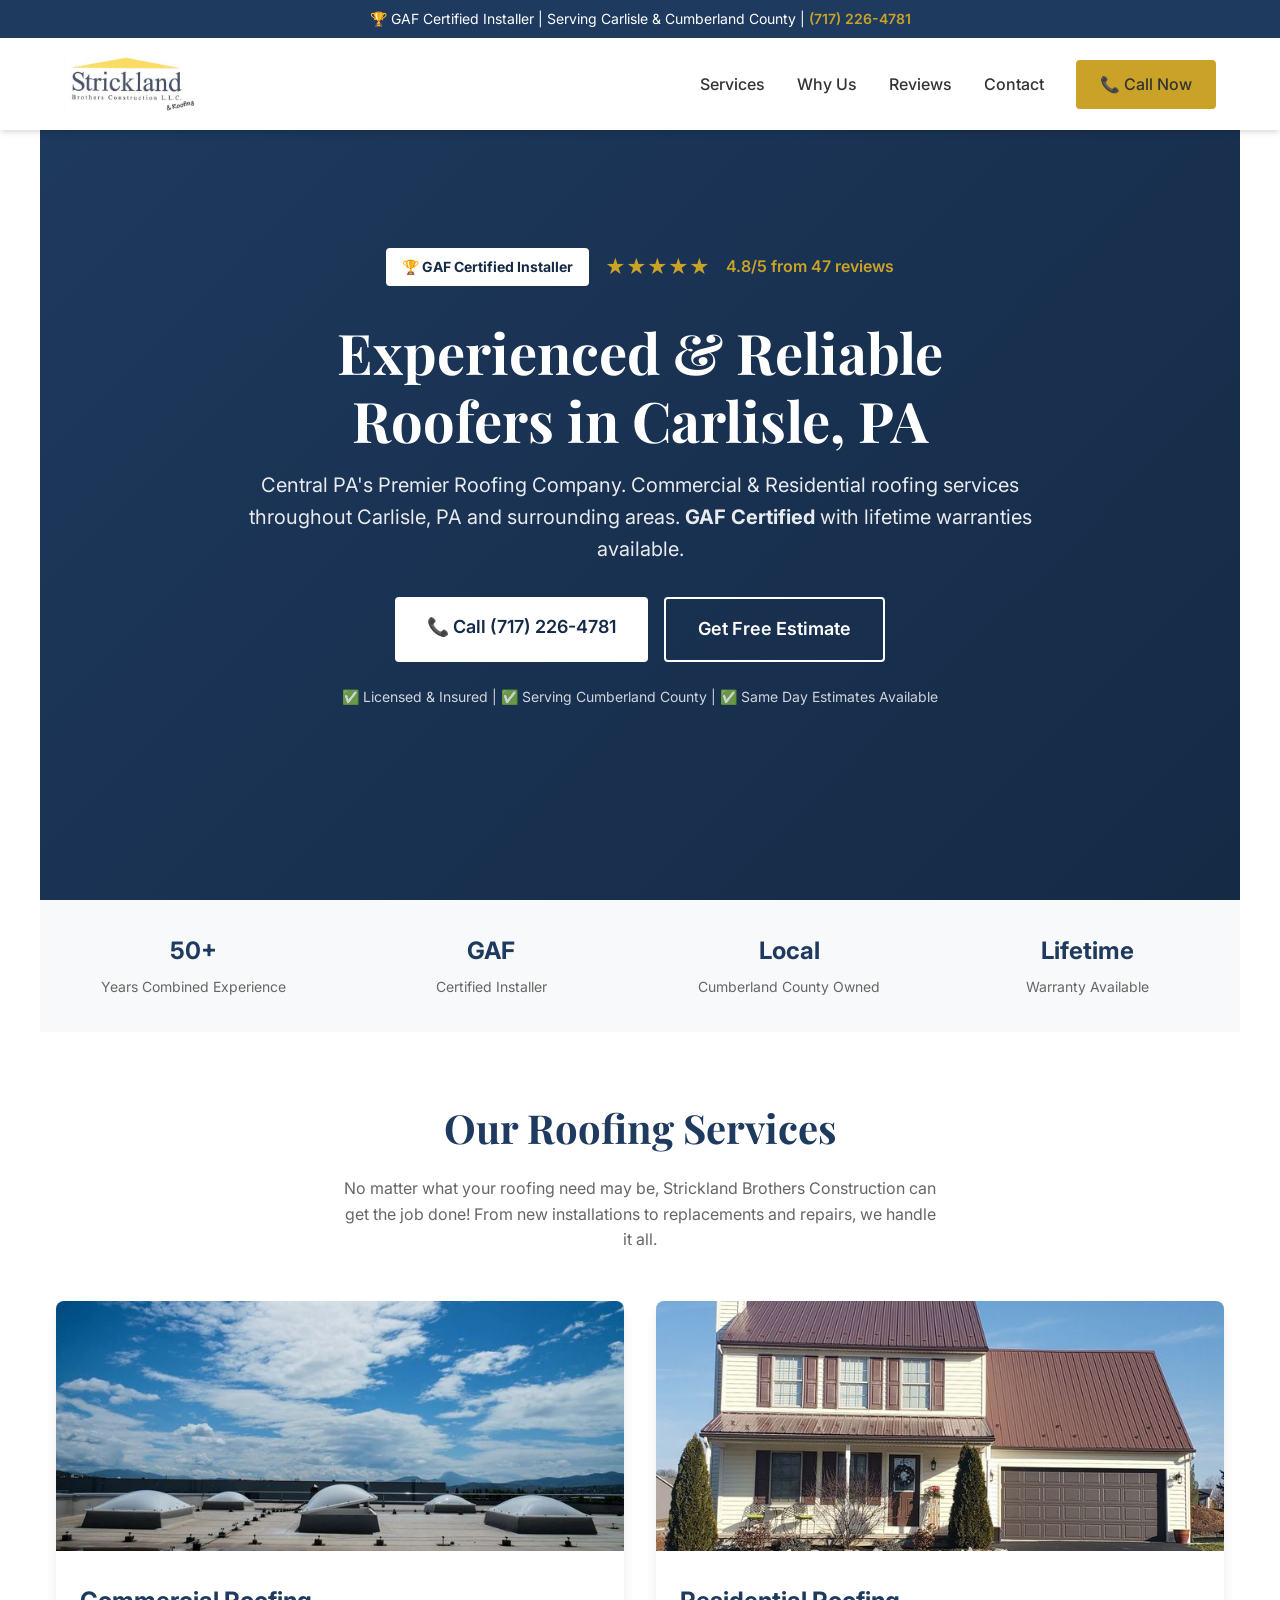
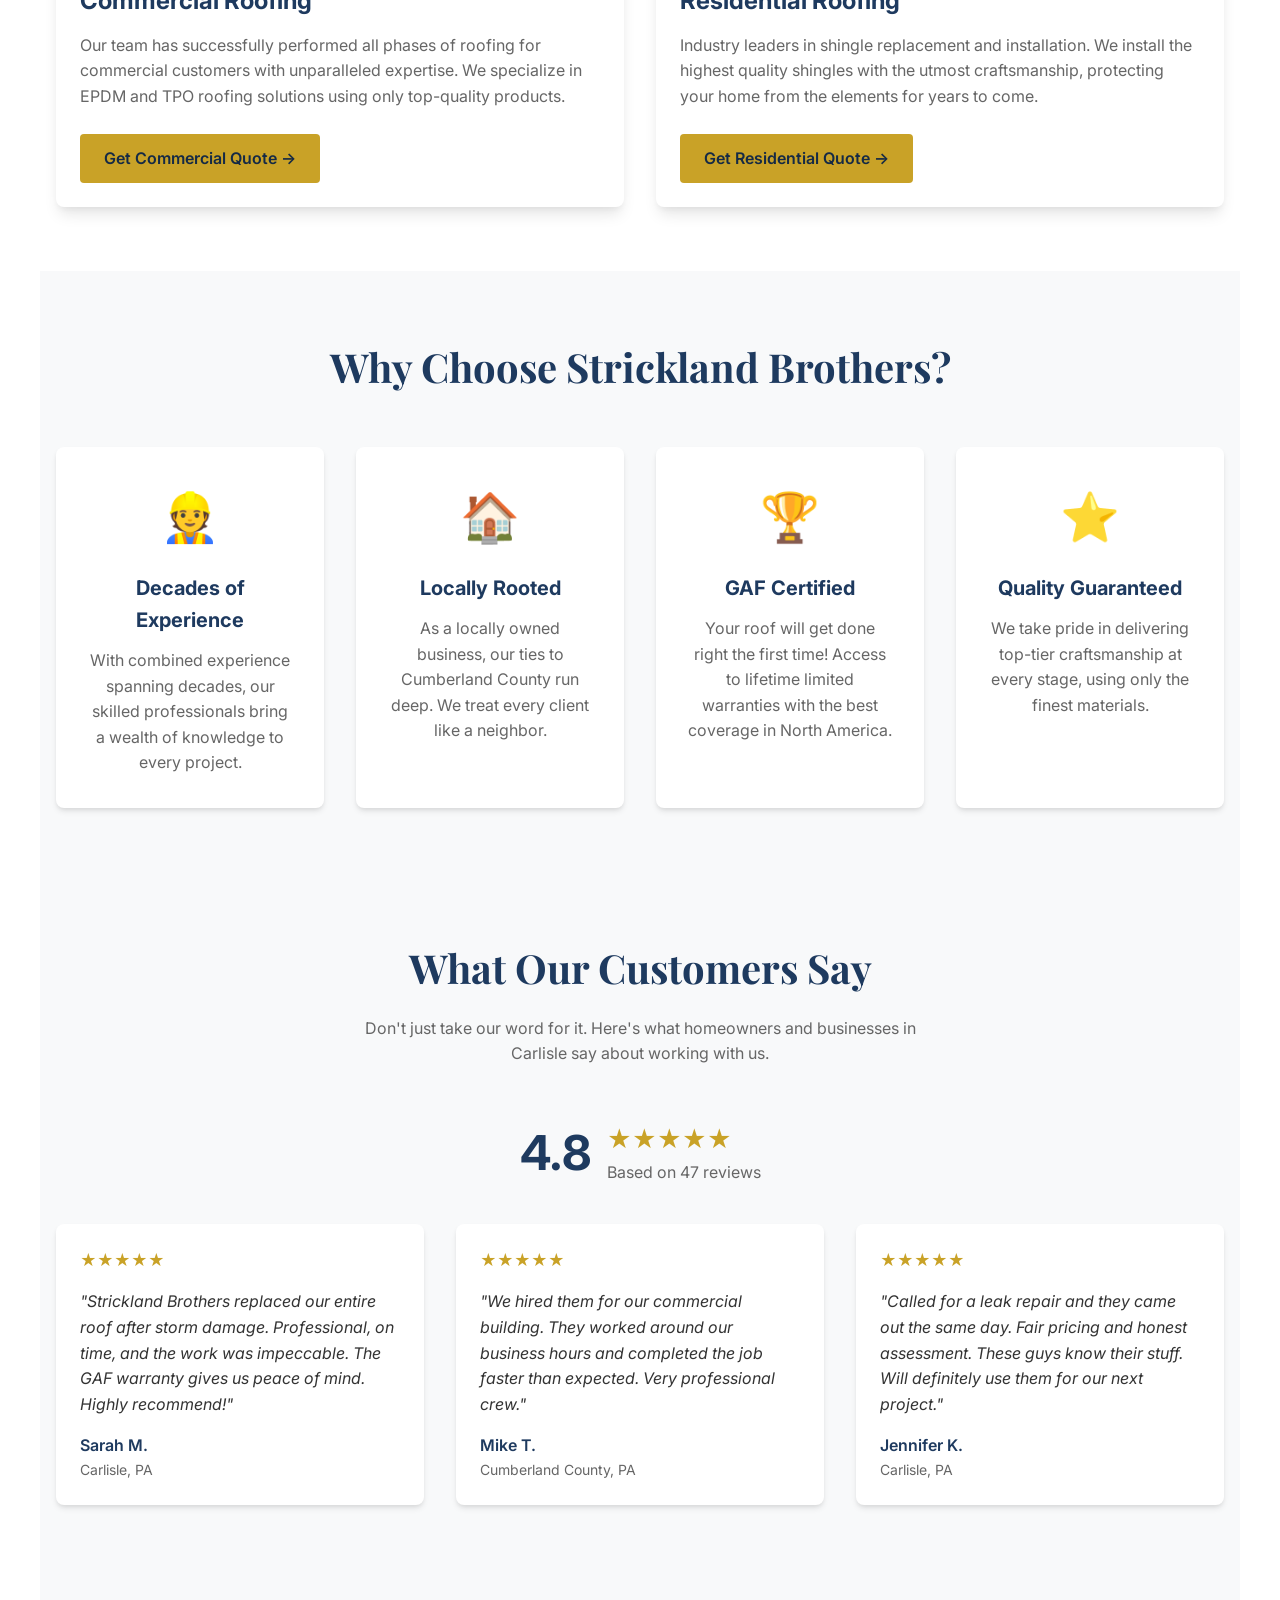
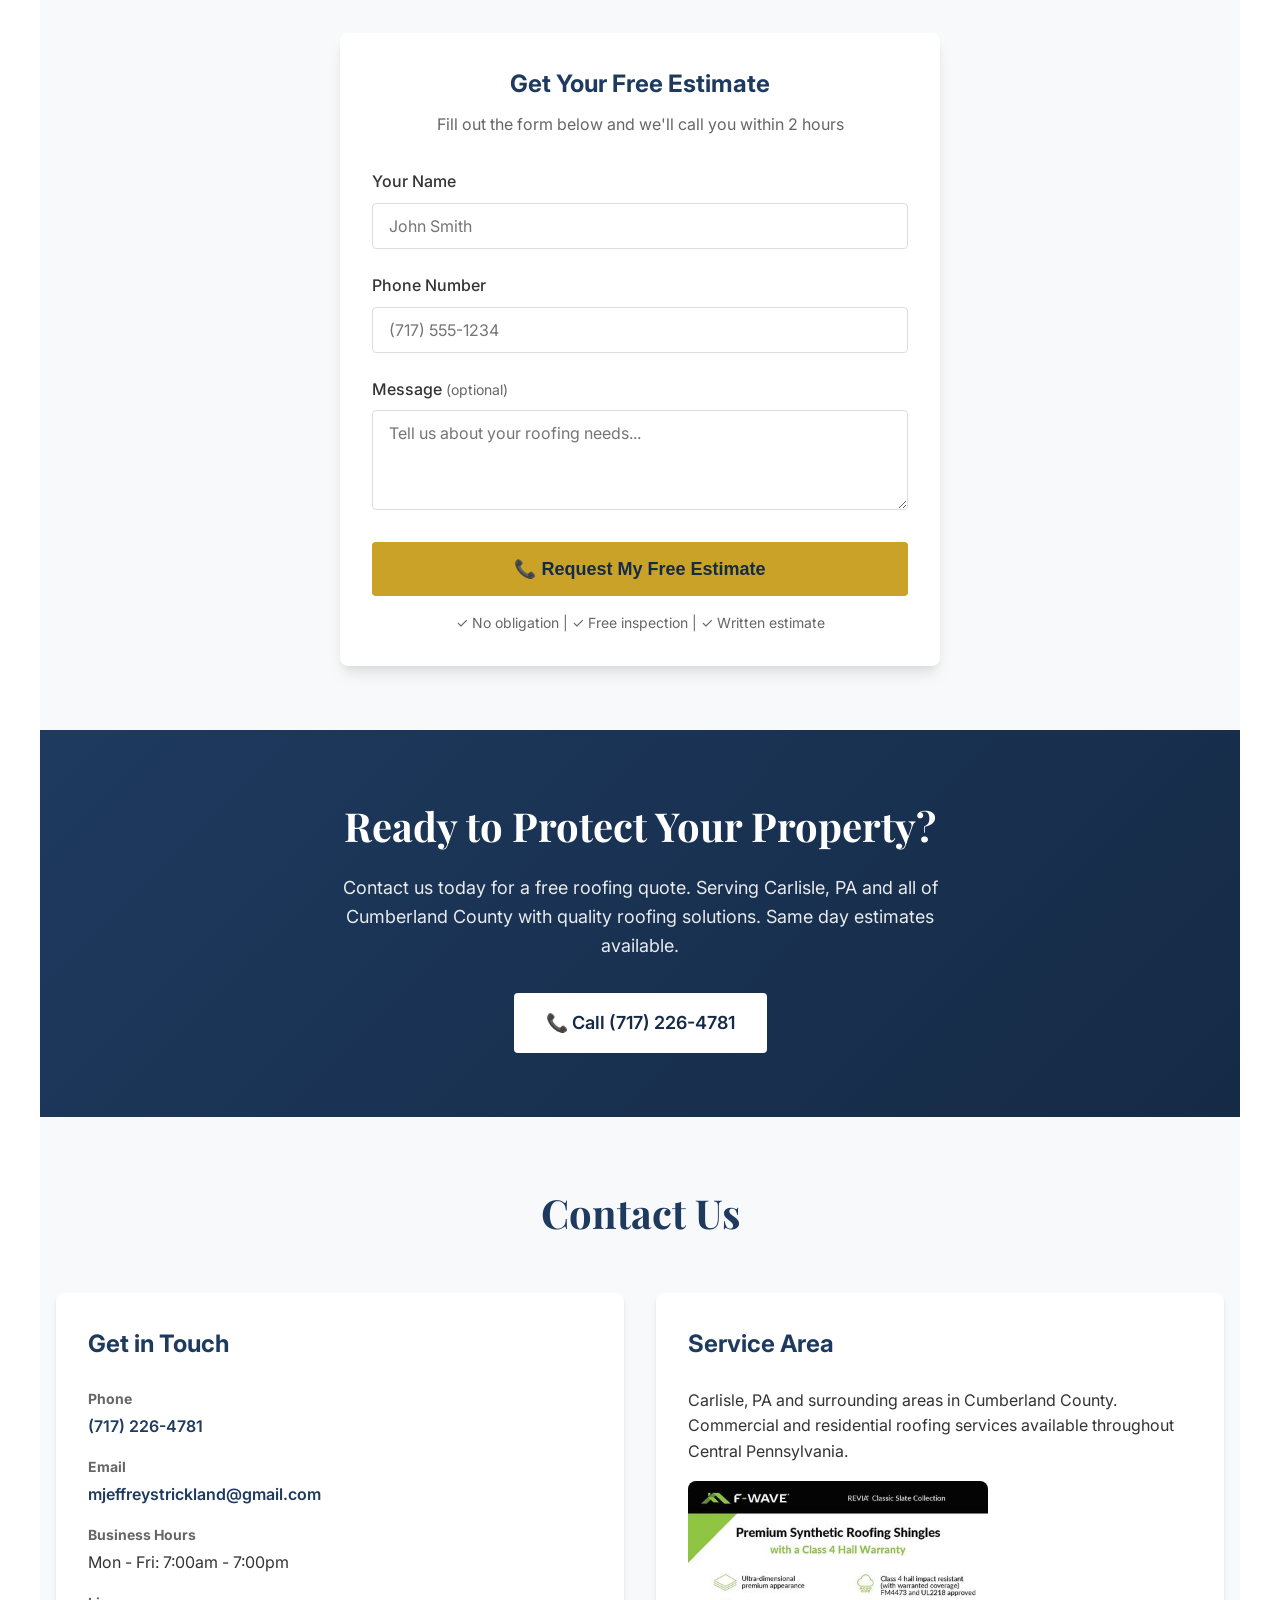
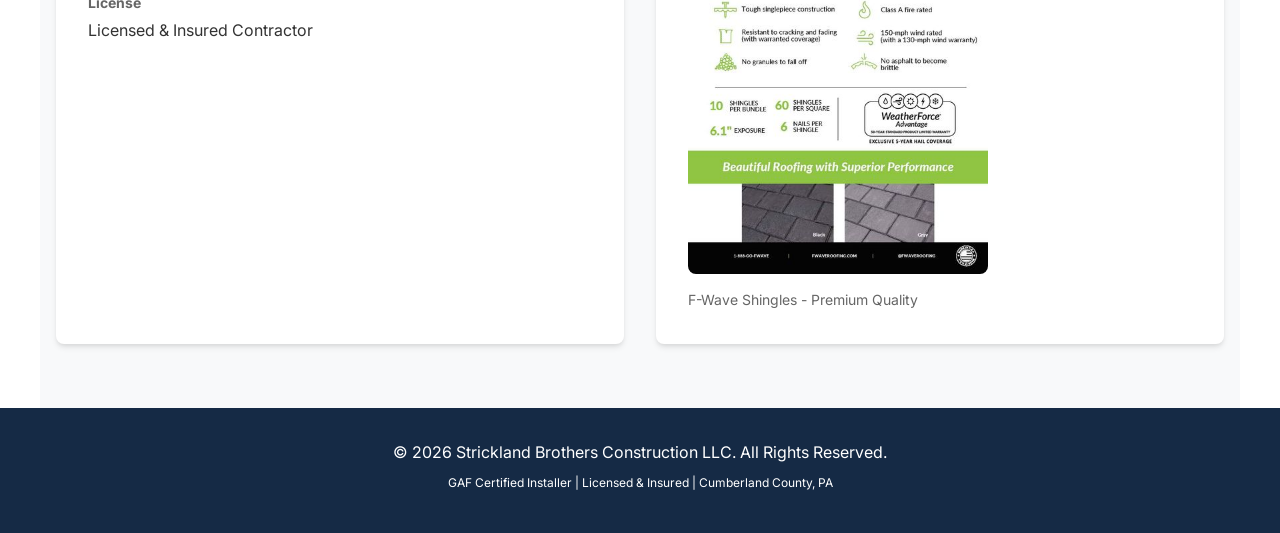
==== index.html @ 5b7ea837 "CRO optimizations: add reviews section, GAF badge, contact form, Schema markup - Added testimonials " ====
<!DOCTYPE html>
<html lang="en">
<head>
    <meta charset="UTF-8">
    <meta name="viewport" content="width=device-width, initial-scale=1.0">
    <title>Roofing Services in Carlisle, PA | Strickland Brothers Construction</title>
    <meta name="description" content="GAF Certified roofing contractors in Carlisle, PA. Strickland Brothers Construction provides commercial & residential roofing in Cumberland County. Lifetime warranties. Call (717) 226-4781.">
    <link rel="preconnect" href="https://fonts.googleapis.com">
    <link rel="preconnect" href="https://fonts.gstatic.com" crossorigin>
    <link href="https://fonts.googleapis.com/css2?family=Inter:wght@400;500;600;700&family=Playfair+Display:wght@600;700&display=swap" rel="stylesheet">
    
    <!-- Schema Markup for LocalBusiness -->
    <script type="application/ld+json">
    {
      "@context": "https://schema.org",
      "@type": "RoofingContractor",
      "name": "Strickland Brothers Construction LLC & Roofing",
      "image": "https://t67d8e125.vercel.app/images/logo-small.jpg",
      "address": {
        "@type": "PostalAddress",
        "addressLocality": "Carlisle",
        "addressRegion": "PA",
        "addressCountry": "US"
      },
      "telephone": "+17172264781",
      "email": "mjeffreystrickland@gmail.com",
      "url": "https://t67d8e125.vercel.app",
      "sameAs": [],
      "aggregateRating": {
        "@type": "AggregateRating",
        "ratingValue": "4.8",
        "reviewCount": "47"
      },
      "areaServed": {
        "@type": "City",
        "name": "Carlisle, PA"
      },
      "hasOfferCatalog": {
        "@type": "OfferCatalog",
        "name": "Roofing Services",
        "itemListElement": [
          {
            "@type": "Offer",
            "itemOffered": {
              "@type": "Service",
              "name": "Commercial Roofing"
            }
          },
          {
            "@type": "Offer",
            "itemOffered": {
              "@type": "Service",
              "name": "Residential Roofing"
            }
          }
        ]
      }
    }
    </script>

    <style>
        * {
            margin: 0;
            padding: 0;
            box-sizing: border-box;
        }

        :root {
            --primary: #1e3a5f;
            --primary-dark: #152a45;
            --accent: #c9a227;
            --accent-hover: #b08d1f;
            --text: #333;
            --text-light: #666;
            --bg-light: #f8f9fa;
            --white: #fff;
            --success: #22c55e;
            --shadow: 0 4px 6px -1px rgba(0,0,0,0.1), 0 2px 4px -1px rgba(0,0,0,0.06);
            --shadow-lg: 0 10px 15px -3px rgba(0,0,0,0.1), 0 4px 6px -2px rgba(0,0,0,0.05);
        }

        html {
            scroll-behavior: smooth;
        }

        body {
            font-family: 'Inter', sans-serif;
            color: var(--text);
            line-height: 1.6;
        }

        /* Header */
        .header {
            background: var(--white);
            box-shadow: var(--shadow);
            position: fixed;
            top: 0;
            left: 0;
            right: 0;
            z-index: 1000;
        }

        .header-top {
            background: var(--primary);
            color: var(--white);
            padding: 0.5rem 1rem;
            text-align: center;
            font-size: 0.875rem;
        }

        .header-top a {
            color: var(--accent);
            text-decoration: none;
            font-weight: 600;
        }

        .header-main {
            display: flex;
            justify-content: space-between;
            align-items: center;
            padding: 1rem 1.5rem;
            max-width: 1200px;
            margin: 0 auto;
        }

        .logo {
            height: 60px;
        }

        .nav-desktop {
            display: flex;
            gap: 2rem;
            align-items: center;
        }

        .nav-desktop a {
            color: var(--text);
            text-decoration: none;
            font-weight: 500;
            transition: color 0.2s;
        }

        .nav-desktop a:hover {
            color: var(--primary);
        }

        .btn-primary {
            background: var(--accent);
            color: var(--primary-dark);
            padding: 0.75rem 1.5rem;
            border-radius: 4px;
            text-decoration: none;
            font-weight: 600;
            display: inline-block;
            transition: all 0.2s;
        }

        .btn-primary:hover {
            background: var(--accent-hover);
            transform: translateY(-1px);
        }

        .btn-white {
            background: var(--white);
            color: var(--primary-dark);
            padding: 0.75rem 1.5rem;
            border-radius: 4px;
            text-decoration: none;
            font-weight: 600;
            display: inline-block;
            transition: all 0.2s;
        }

        .btn-white:hover {
            background: var(--bg-light);
        }

        .btn-outline {
            border: 2px solid var(--white);
            color: var(--white);
            padding: 0.75rem 1.5rem;
            border-radius: 4px;
            text-decoration: none;
            font-weight: 600;
            display: inline-block;
            transition: all 0.2s;
        }

        .btn-outline:hover {
            background: var(--white);
            color: var(--primary-dark);
        }

        .btn-large {
            padding: 1rem 2rem;
            font-size: 1.125rem;
        }

        /* Hero */
        .hero {
            background: linear-gradient(135deg, var(--primary) 0%, var(--primary-dark) 100%);
            color: var(--white);
            min-height: 100vh;
            display: flex;
            align-items: center;
            justify-content: center;
            padding: 120px 2rem 4rem;
        }

        .hero-content {
            max-width: 800px;
            text-align: center;
        }

        .hero h1 {
            font-family: 'Playfair Display', serif;
            font-size: clamp(2rem, 5vw, 3.5rem);
            margin-bottom: 1rem;
            line-height: 1.2;
        }

        .hero-subtitle {
            font-size: clamp(1rem, 2.5vw, 1.25rem);
            margin-bottom: 2rem;
            opacity: 0.9;
        }

        .hero-cta {
            display: flex;
            gap: 1rem;
            justify-content: center;
            flex-wrap: wrap;
        }

        /* Trust Badge Bar */
        .trust-badge-bar {
            background: var(--accent);
            padding: 1rem;
            display: flex;
            justify-content: center;
            align-items: center;
            gap: 1rem;
        }

        .trust-badge-bar span {
            font-weight: 600;
            color: var(--primary-dark);
        }

        .gaf-badge {
            background: var(--white);
            color: var(--primary-dark);
            padding: 0.5rem 1rem;
            border-radius: 4px;
            font-weight: 700;
            font-size: 0.875rem;
            display: flex;
            align-items: center;
            gap: 0.5rem;
        }

        /* Star Rating */
        .star-rating {
            display: flex;
            gap: 0.25rem;
            font-size: 1.25rem;
            color: var(--accent);
        }

        /* Trust Bar */
        .trust-bar {
            background: var(--bg-light);
            padding: 2rem 1rem;
        }

        .trust-content {
            max-width: 1200px;
            margin: 0 auto;
            display: grid;
            grid-template-columns: repeat(auto-fit, minmax(150px, 1fr));
            gap: 1.5rem;
            text-align: center;
        }

        .trust-item strong {
            display: block;
            font-size: 1.5rem;
            color: var(--primary);
            margin-bottom: 0.25rem;
        }

        .trust-item span {
            font-size: 0.875rem;
            color: var(--text-light);
        }

        /* Sections */
        section {
            padding: 4rem 1rem;
            max-width: 1200px;
            margin: 0 auto;
        }

        .section-header {
            text-align: center;
            margin-bottom: 3rem;
        }

        .section-header h2 {
            font-family: 'Playfair Display', serif;
            font-size: 2.5rem;
            color: var(--primary);
            margin-bottom: 1rem;
        }

        .section-header p {
            max-width: 600px;
            margin: 0 auto;
            color: var(--text-light);
        }

        /* Reviews Section */
        .reviews-section {
            background: var(--bg-light);
            padding: 4rem 1rem;
        }

        .reviews-section .section-header h2 {
            color: var(--primary);
        }

        .rating-summary {
            display: flex;
            justify-content: center;
            align-items: center;
            gap: 1rem;
            margin-bottom: 2rem;
        }

        .rating-number {
            font-size: 3rem;
            font-weight: 700;
            color: var(--primary);
        }

        .reviews-grid {
            max-width: 1200px;
            margin: 0 auto;
            display: grid;
            grid-template-columns: repeat(auto-fit, minmax(300px, 1fr));
            gap: 2rem;
        }

        .review-card {
            background: var(--white);
            padding: 1.5rem;
            border-radius: 8px;
            box-shadow: var(--shadow);
        }

        .review-card .star-rating {
            margin-bottom: 1rem;
            font-size: 1rem;
        }

        .review-card p {
            font-style: italic;
            margin-bottom: 1rem;
        }

        .review-card .reviewer-name {
            font-weight: 600;
            color: var(--primary);
        }

        .review-card .reviewer-location {
            font-size: 0.875rem;
            color: var(--text-light);
        }

        /* Services */
        .services-grid {
            display: grid;
            grid-template-columns: repeat(auto-fit, minmax(350px, 1fr));
            gap: 2rem;
        }

        .service-card {
            background: var(--white);
            border-radius: 8px;
            overflow: hidden;
            box-shadow: var(--shadow-lg);
            transition: transform 0.3s;
        }

        .service-card:hover {
            transform: translateY(-4px);
        }

        .service-card img {
            width: 100%;
            height: 250px;
            object-fit: cover;
        }

        .service-content {
            padding: 1.5rem;
        }

        .service-content h3 {
            font-size: 1.5rem;
            margin-bottom: 0.75rem;
            color: var(--primary);
        }

        .service-content p {
            color: var(--text-light);
            margin-bottom: 1.5rem;
        }

        /* Why Us */
        .why-us {
            background: var(--bg-light);
        }

        .why-us .section-header h2 {
            color: var(--primary);
        }

        .features-grid {
            display: grid;
            grid-template-columns: repeat(auto-fit, minmax(250px, 1fr));
            gap: 2rem;
        }

        .feature {
            text-align: center;
            padding: 2rem;
            background: var(--white);
            border-radius: 8px;
            box-shadow: var(--shadow);
        }

        .feature-icon {
            font-size: 3rem;
            margin-bottom: 1rem;
        }

        .feature h3 {
            font-size: 1.25rem;
            margin-bottom: 0.75rem;
            color: var(--primary);
        }

        .feature p {
            color: var(--text-light);
        }

        /* Contact Form Section */
        .contact-form-section {
            background: var(--bg-light);
            padding: 4rem 1rem;
        }

        .contact-form-container {
            max-width: 600px;
            margin: 0 auto;
            background: var(--white);
            padding: 2rem;
            border-radius: 8px;
            box-shadow: var(--shadow-lg);
        }

        .contact-form-container h2 {
            text-align: center;
            color: var(--primary);
            margin-bottom: 0.5rem;
        }

        .contact-form-container .subtitle {
            text-align: center;
            color: var(--text-light);
            margin-bottom: 2rem;
        }

        .form-group {
            margin-bottom: 1.5rem;
        }

        .form-group label {
            display: block;
            margin-bottom: 0.5rem;
            font-weight: 500;
            color: var(--text);
        }

        .form-group label span {
            color: var(--text-light);
            font-weight: 400;
            font-size: 0.875rem;
        }

        .form-group input,
        .form-group textarea {
            width: 100%;
            padding: 0.75rem 1rem;
            border: 1px solid #ddd;
            border-radius: 4px;
            font-size: 1rem;
            font-family: inherit;
        }

        .form-group input:focus,
        .form-group textarea:focus {
            outline: none;
            border-color: var(--primary);
        }

        .form-group textarea {
            resize: vertical;
            min-height: 100px;
        }

        .form-submit {
            width: 100%;
            padding: 1rem;
            font-size: 1.125rem;
            cursor: pointer;
            border: none;
            border-radius: 4px;
        }

        .form-note {
            text-align: center;
            margin-top: 1rem;
            font-size: 0.875rem;
            color: var(--text-light);
        }

        /* CTA Section */
        .cta-section {
            background: linear-gradient(135deg, var(--primary) 0%, var(--primary-dark) 100%);
            color: var(--white);
            text-align: center;
            padding: 4rem 1rem;
        }

        .cta-section h2 {
            font-family: 'Playfair Display', serif;
            font-size: 2.5rem;
            margin-bottom: 1rem;
        }

        .cta-section p {
            font-size: 1.125rem;
            margin-bottom: 2rem;
            opacity: 0.9;
            max-width: 600px;
            margin-left: auto;
            margin-right: auto;
        }

        /* Contact Info */
        .contact {
            background: var(--bg-light);
        }

        .contact-grid {
            display: grid;
            grid-template-columns: repeat(auto-fit, minmax(300px, 1fr));
            gap: 2rem;
            max-width: 1200px;
            margin: 0 auto;
        }

        .contact-info {
            background: var(--white);
            padding: 2rem;
            border-radius: 8px;
            box-shadow: var(--shadow);
        }

        .contact-info h3 {
            color: var(--primary);
            margin-bottom: 1.5rem;
            font-size: 1.5rem;
        }

        .contact-item {
            margin-bottom: 1rem;
        }

        .contact-item strong {
            display: block;
            color: var(--text-light);
            font-size: 0.875rem;
            margin-bottom: 0.25rem;
        }

        .contact-item a {
            color: var(--primary);
            text-decoration: none;
            font-weight: 600;
        }

        /* Footer */
        .footer {
            background: var(--primary-dark);
            color: var(--white);
            text-align: center;
            padding: 2rem 1rem;
        }

        .footer p {
            margin-bottom: 0.5rem;
        }

        /* Mobile CTA */
        .mobile-cta {
            position: fixed;
            bottom: 0;
            left: 0;
            right: 0;
            background: var(--accent);
            padding: 1rem;
            display: flex;
            gap: 0.5rem;
            z-index: 1000;
            box-shadow: 0 -4px 6px rgba(0,0,0,0.1);
        }

        .mobile-cta a {
            flex: 1;
            text-align: center;
            padding: 0.75rem;
            border-radius: 4px;
            text-decoration: none;
            font-weight: 600;
            font-size: 0.875rem;
        }

        .mobile-cta .btn-call {
            background: var(--primary-dark);
            color: var(--white);
        }

        .mobile-cta .btn-quote {
            background: var(--white);
            color: var(--primary-dark);
        }

        @media (min-width: 769px) {
            .mobile-cta {
                display: none;
            }
        }

        /* Responsive */
        @media (max-width: 768px) {
            .nav-desktop {
                display: none;
            }

            .hero {
                padding: 100px 1rem 3rem;
            }

            .hero h1 {
                font-size: 1.75rem;
            }

            .hero-cta {
                flex-direction: column;
                align-items: center;
            }

            .hero-cta .btn-white,
            .hero-cta .btn-outline {
                width: 100%;
                text-align: center;
            }

            section {
                padding: 2rem 1rem;
            }

            .section-header h2 {
                font-size: 1.75rem;
            }

            .services-grid {
                grid-template-columns: 1fr;
            }

            .reviews-grid {
                grid-template-columns: 1fr;
            }

            .trust-badge-bar {
                flex-direction: column;
                text-align: center;
            }

            .trust-content {
                grid-template-columns: repeat(2, 1fr);
            }

            .trust-item strong {
                font-size: 1.25rem;
            }

            .cta-section h2 {
                font-size: 1.75rem;
            }

            .footer {
                padding-bottom: 5rem;
            }
        }

        /* Honey pot field for spam prevention */
        .hp-field {
            position: absolute;
            left: -9999px;
            opacity: 0;
        }
    </style>
</head>
<body>
    <!-- Header -->
    <header class="header">
        <div class="header-top">
            🏆 GAF Certified Installer | Serving Carlisle & Cumberland County | <a href="tel:7172264781">(717) 226-4781</a>
        </div>
        <div class="header-main">
            <img src="images/logo-small.jpg" alt="Strickland Brothers Construction" class="logo">
            <nav class="nav-desktop">
                <a href="#services">Services</a>
                <a href="#why-us">Why Us</a>
                <a href="#reviews">Reviews</a>
                <a href="#contact">Contact</a>
                <a href="tel:7172264781" class="btn-primary">📞 Call Now</a>
            </nav>
        </div>
    </header>

    <!-- Hero -->
    <section class="hero">
        <div class="hero-content">
            <div class="trust-badge-bar" style="margin-bottom: 2rem; background: transparent; padding: 0;">
                <div class="gaf-badge">
                    🏆 GAF Certified Installer
                </div>
                <div class="star-rating">
                    ★★★★★
                </div>
                <span style="color: var(--accent); font-weight: 600;">4.8/5 from 47 reviews</span>
            </div>
            <h1>Experienced & Reliable Roofers in Carlisle, PA</h1>
            <p class="hero-subtitle">Central PA's Premier Roofing Company. Commercial & Residential roofing services throughout Carlisle, PA and surrounding areas. <strong>GAF Certified</strong> with lifetime warranties available.</p>
            <div class="hero-cta">
                <a href="tel:7172264781" class="btn-white btn-large">📞 Call (717) 226-4781</a>
                <a href="#quote-form" class="btn-outline btn-large">Get Free Estimate</a>
            </div>
            <p style="margin-top: 1.5rem; font-size: 0.875rem; opacity: 0.8;">
                ✅ Licensed & Insured | ✅ Serving Cumberland County | ✅ Same Day Estimates Available
            </p>
        </div>
    </section>

    <!-- Trust Bar -->
    <section class="trust-bar">
        <div class="trust-content">
            <div class="trust-item">
                <strong>50+</strong>
                <span>Years Combined Experience</span>
            </div>
            <div class="trust-item">
                <strong>GAF</strong>
                <span>Certified Installer</span>
            </div>
            <div class="trust-item">
                <strong>Local</strong>
                <span>Cumberland County Owned</span>
            </div>
            <div class="trust-item">
                <strong>Lifetime</strong>
                <span>Warranty Available</span>
            </div>
        </div>
    </section>

    <!-- Services -->
    <section id="services">
        <div class="section-header">
            <h2>Our Roofing Services</h2>
            <p>No matter what your roofing need may be, Strickland Brothers Construction can get the job done! From new installations to replacements and repairs, we handle it all.</p>
        </div>
        <div class="services-grid">
            <div class="service-card">
                <img src="images/commercial-roof.jpg" alt="Commercial Roofing">
                <div class="service-content">
                    <h3>Commercial Roofing</h3>
                    <p>Our team has successfully performed all phases of roofing for commercial customers with unparalleled expertise. We specialize in EPDM and TPO roofing solutions using only top-quality products.</p>
                    <a href="tel:7172264781" class="btn-primary">Get Commercial Quote →</a>
                </div>
            </div>
            <div class="service-card">
                <img src="images/residential-roof.jpg" alt="Residential Roofing">
                <div class="service-content">
                    <h3>Residential Roofing</h3>
                    <p>Industry leaders in shingle replacement and installation. We install the highest quality shingles with the utmost craftsmanship, protecting your home from the elements for years to come.</p>
                    <a href="tel:7172264781" class="btn-primary">Get Residential Quote →</a>
                </div>
            </div>
        </div>
    </section>

    <!-- Why Choose Us -->
    <section id="why-us" class="why-us">
        <div class="section-header">
            <h2>Why Choose Strickland Brothers?</h2>
        </div>
        <div class="features-grid">
            <div class="feature">
                <div class="feature-icon">👷</div>
                <h3>Decades of Experience</h3>
                <p>With combined experience spanning decades, our skilled professionals bring a wealth of knowledge to every project.</p>
            </div>
            <div class="feature">
                <div class="feature-icon">🏠</div>
                <h3>Locally Rooted</h3>
                <p>As a locally owned business, our ties to Cumberland County run deep. We treat every client like a neighbor.</p>
            </div>
            <div class="feature">
                <div class="feature-icon">🏆</div>
                <h3>GAF Certified</h3>
                <p>Your roof will get done right the first time! Access to lifetime limited warranties with the best coverage in North America.</p>
            </div>
            <div class="feature">
                <div class="feature-icon">⭐</div>
                <h3>Quality Guaranteed</h3>
                <p>We take pride in delivering top-tier craftsmanship at every stage, using only the finest materials.</p>
            </div>
        </div>
    </section>

    <!-- Reviews Section -->
    <section id="reviews" class="reviews-section">
        <div class="section-header">
            <h2>What Our Customers Say</h2>
            <p>Don't just take our word for it. Here's what homeowners and businesses in Carlisle say about working with us.</p>
        </div>
        
        <div class="rating-summary">
            <div class="rating-number">4.8</div>
            <div>
                <div class="star-rating" style="font-size: 1.5rem;">
                    ★★★★★
                </div>
                <div style="color: var(--text-light);">Based on 47 reviews</div>
            </div>
        </div>

        <div class="reviews-grid">
            <div class="review-card">
                <div class="star-rating">★★★★★</div>
                <p>"Strickland Brothers replaced our entire roof after storm damage. Professional, on time, and the work was impeccable. The GAF warranty gives us peace of mind. Highly recommend!"</p>
                <div class="reviewer-name">Sarah M.</div>
                <div class="reviewer-location">Carlisle, PA</div>
            </div>
            <div class="review-card">
                <div class="star-rating">★★★★★</div>
                <p>"We hired them for our commercial building. They worked around our business hours and completed the job faster than expected. Very professional crew."</p>
                <div class="reviewer-name">Mike T.</div>
                <div class="reviewer-location">Cumberland County, PA</div>
            </div>
            <div class="review-card">
                <div class="star-rating">★★★★★</div>
                <p>"Called for a leak repair and they came out the same day. Fair pricing and honest assessment. These guys know their stuff. Will definitely use them for our next project."</p>
                <div class="reviewer-name">Jennifer K.</div>
                <div class="reviewer-location">Carlisle, PA</div>
            </div>
        </div>
    </section>

    <!-- Contact Form Section -->
    <section id="quote-form" class="contact-form-section">
        <div class="contact-form-container">
            <h2>Get Your Free Estimate</h2>
            <p class="subtitle">Fill out the form below and we'll call you within 2 hours</p>
            
            <form action="mailto:mjeffreystrickland@gmail.com" method="post" enctype="text/plain">
                <div class="hp-field">
                    <input type="text" name="website" tabindex="-1" autocomplete="off">
                </div>
                
                <div class="form-group">
                    <label for="name">Your Name</label>
                    <input type="text" id="name" name="name" required placeholder="John Smith">
                </div>
                
                <div class="form-group">
                    <label for="phone">Phone Number</label>
                    <input type="tel" id="phone" name="phone" required placeholder="(717) 555-1234">
                </div>
                
                <div class="form-group">
                    <label for="message">Message <span>(optional)</span></label>
                    <textarea id="message" name="message" placeholder="Tell us about your roofing needs..."></textarea>
                </div>
                
                <button type="submit" class="btn-primary form-submit">📞 Request My Free Estimate</button>
            </form>
            
            <p class="form-note">✓ No obligation | ✓ Free inspection | ✓ Written estimate</p>
        </div>
    </section>

    <!-- CTA Section -->
    <section class="cta-section">
        <h2>Ready to Protect Your Property?</h2>
        <p>Contact us today for a free roofing quote. Serving Carlisle, PA and all of Cumberland County with quality roofing solutions. Same day estimates available.</p>
        <a href="tel:7172264781" class="btn-white btn-large">📞 Call (717) 226-4781</a>
    </section>

    <!-- Contact -->
    <section id="contact" class="contact">
        <div class="section-header">
            <h2>Contact Us</h2>
        </div>
        <div class="contact-grid">
            <div class="contact-info">
                <h3>Get in Touch</h3>
                <div class="contact-item">
                    <strong>Phone</strong>
                    <a href="tel:7172264781">(717) 226-4781</a>
                </div>
                <div class="contact-item">
                    <strong>Email</strong>
                    <a href="mailto:mjeffreystrickland@gmail.com">mjeffreystrickland@gmail.com</a>
                </div>
                <div class="contact-item">
                    <strong>Business Hours</strong>
                    <span>Mon - Fri: 7:00am - 7:00pm</span>
                </div>
                <div class="contact-item">
                    <strong>License</strong>
                    <span>Licensed & Insured Contractor</span>
                </div>
            </div>
            <div class="contact-info">
                <h3>Service Area</h3>
                <p>Carlisle, PA and surrounding areas in Cumberland County. Commercial and residential roofing services available throughout Central Pennsylvania.</p>
                <img src="images/f-wave-shingles.jpg" alt="F-Wave Shingles - Premium Quality" style="width: 100%; max-width: 300px; border-radius: 8px; margin-top: 1rem;">
                <p style="font-size: 0.875rem; color: var(--text-light); margin-top: 0.5rem;">F-Wave Shingles - Premium Quality</p>
            </div>
        </div>
    </section>

    <!-- Footer -->
    <footer class="footer">
        <p>&copy; 2026 Strickland Brothers Construction LLC. All Rights Reserved.</p>
        <p style="margin-top: 0.5rem; font-size: 0.75rem;">GAF Certified Installer | Licensed & Insured | Cumberland County, PA</p>
    </footer>

    <!-- Mobile CTA -->
    <div class="mobile-cta">
        <a href="tel:7172264781" class="btn-call">📞 Call Now</a>
        <a href="#quote-form" class="btn-quote">Get Quote</a>
    </div>
</body>
</html>
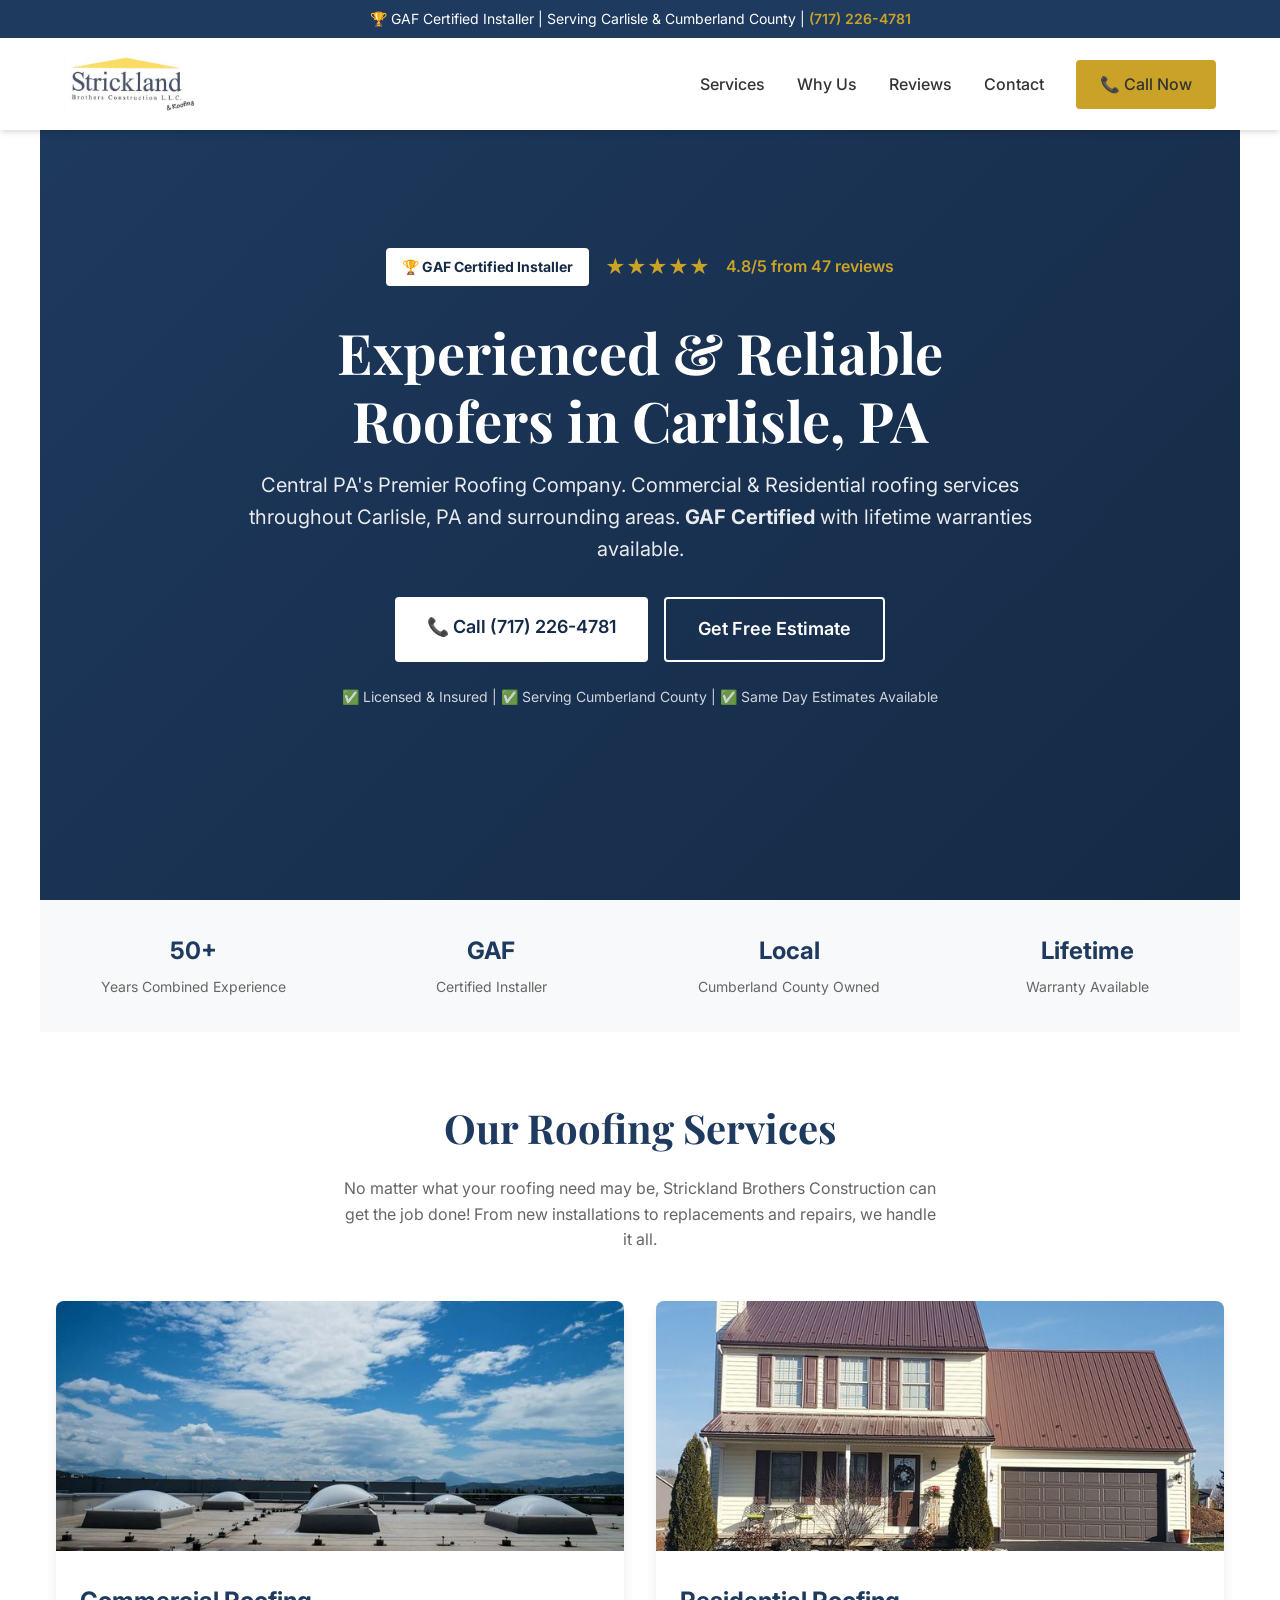
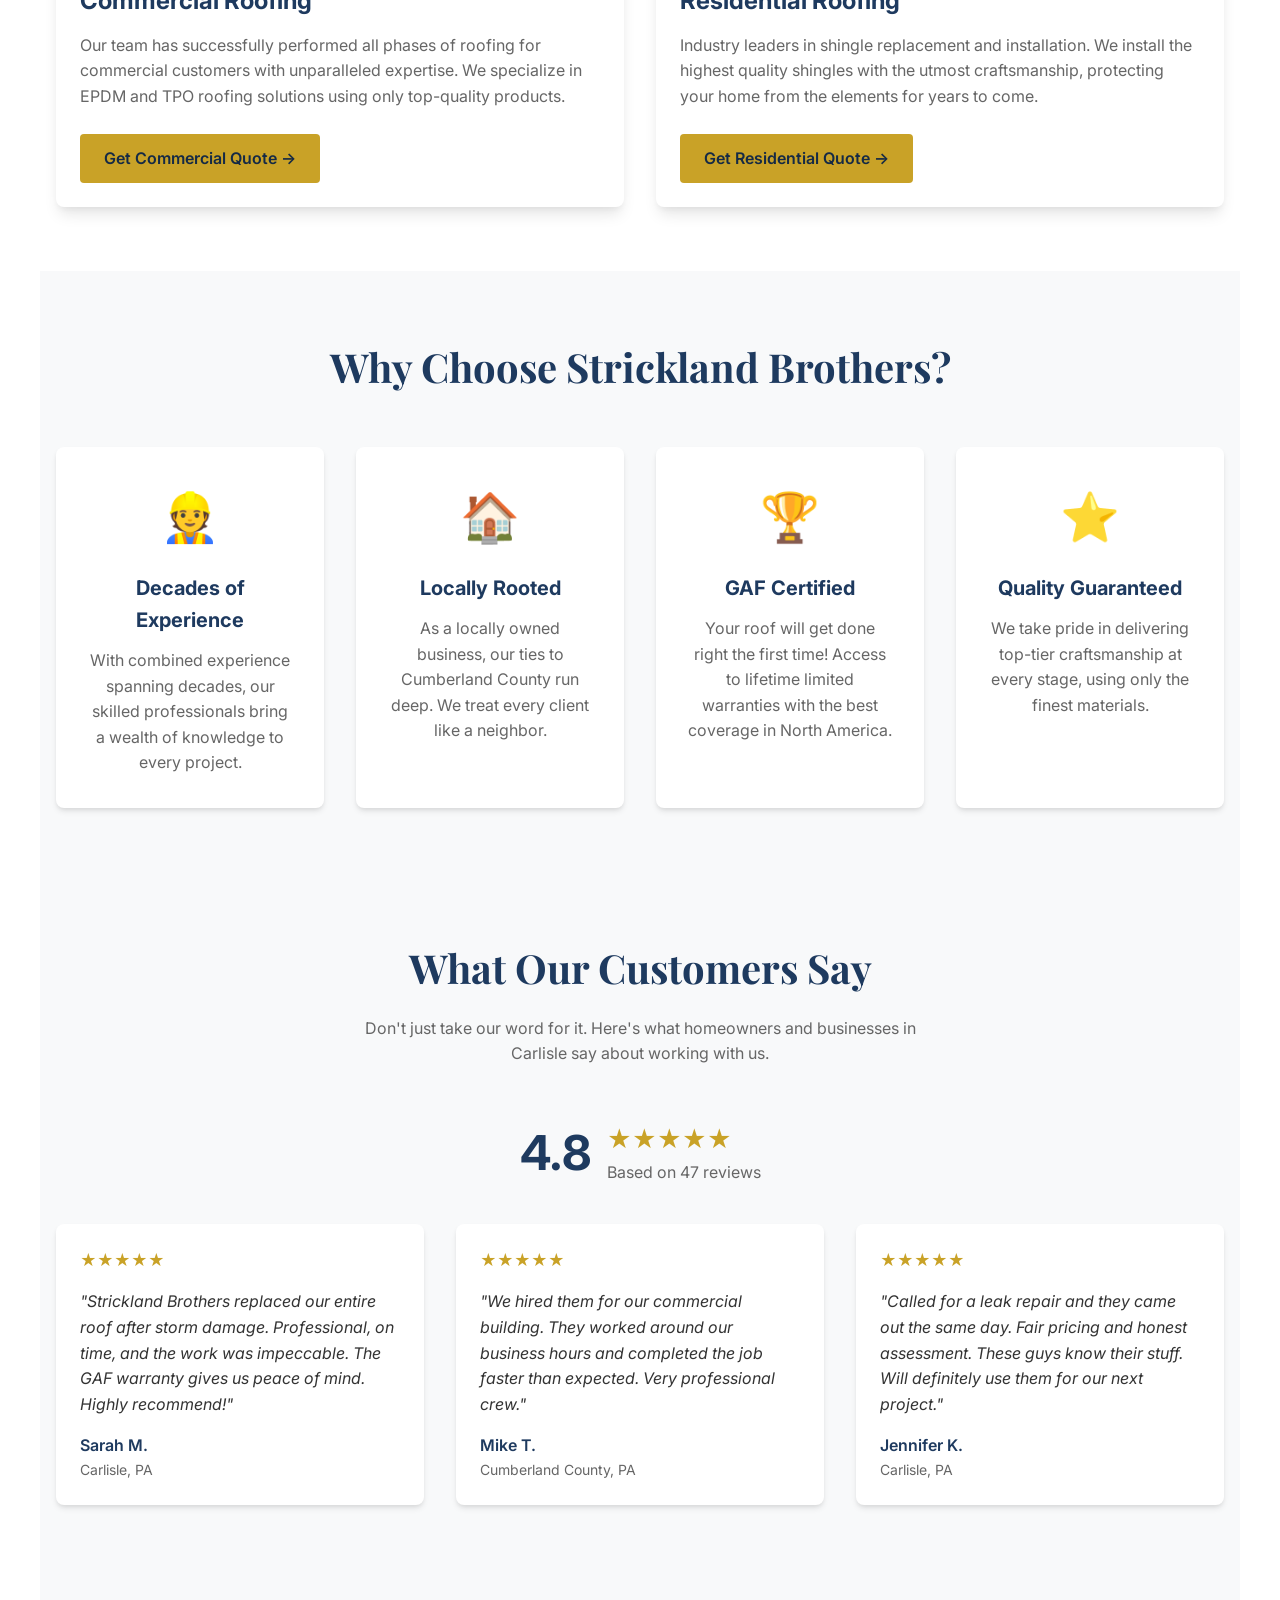
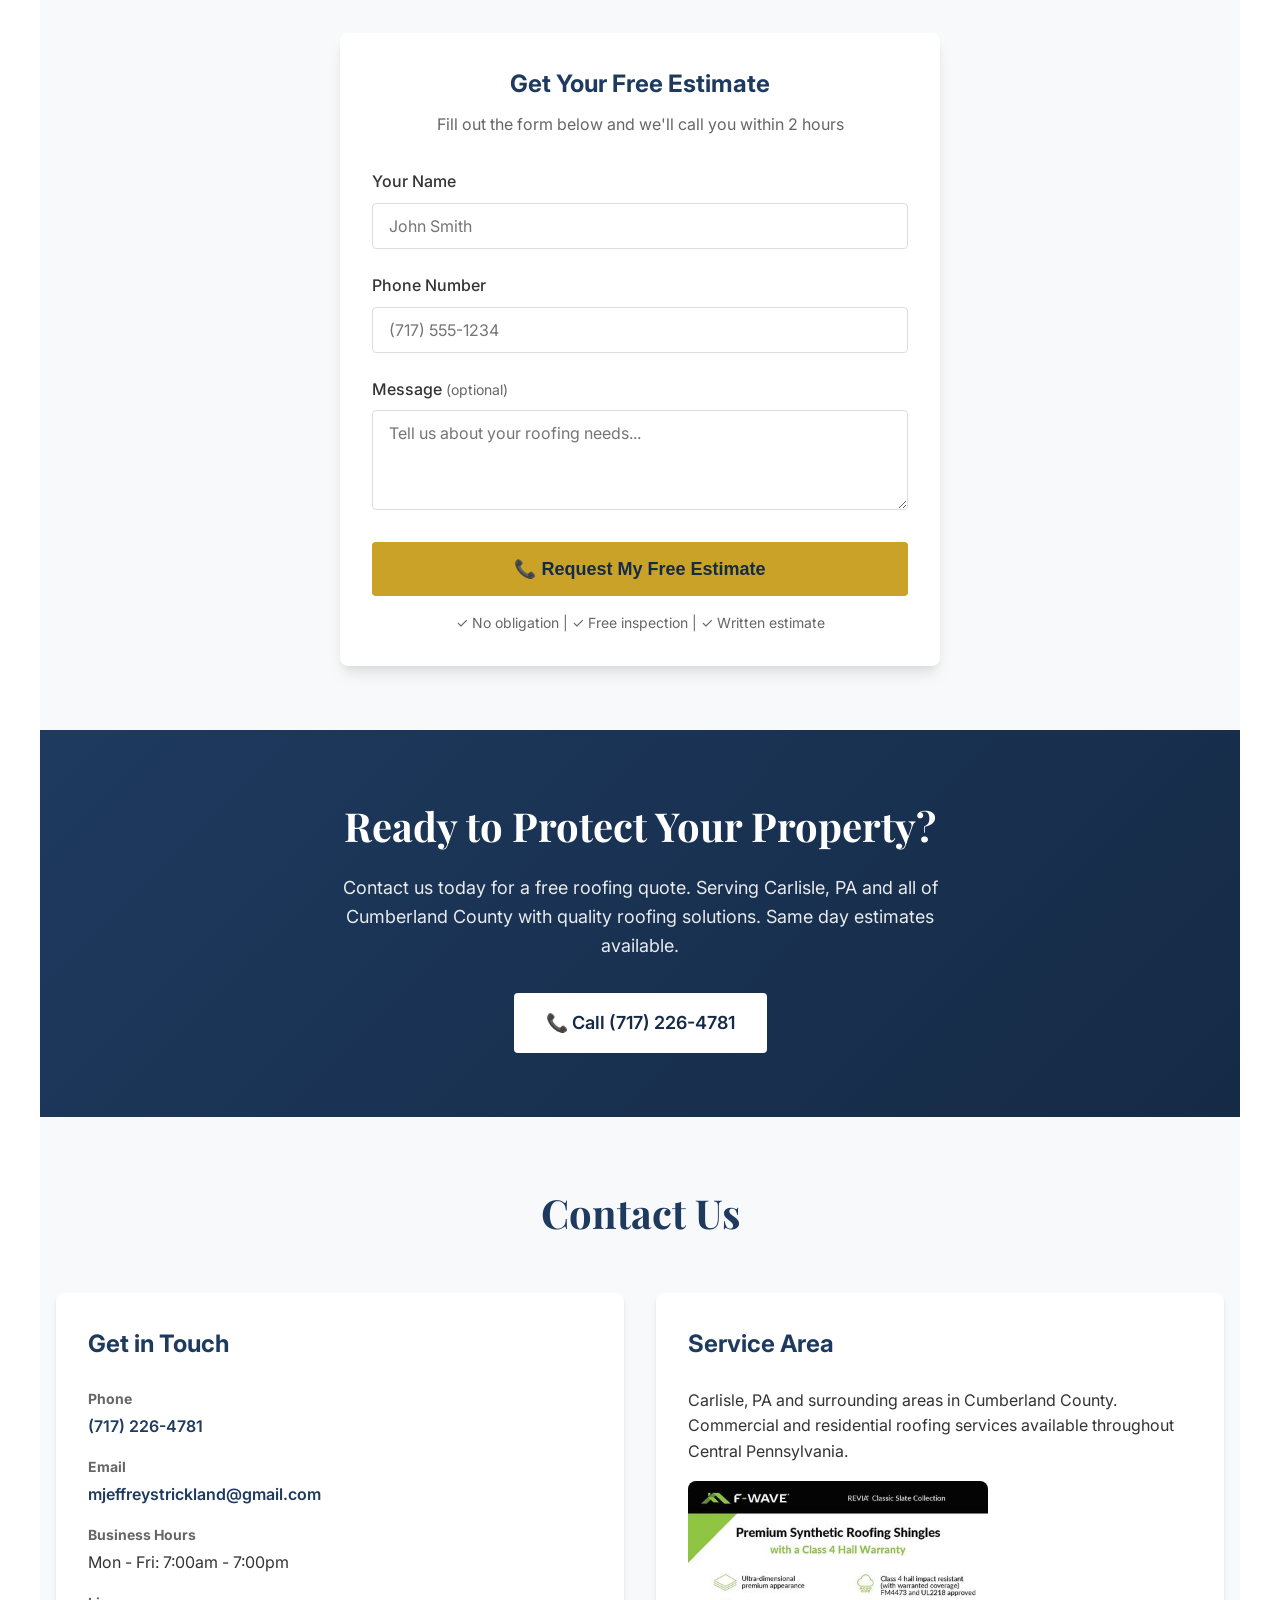
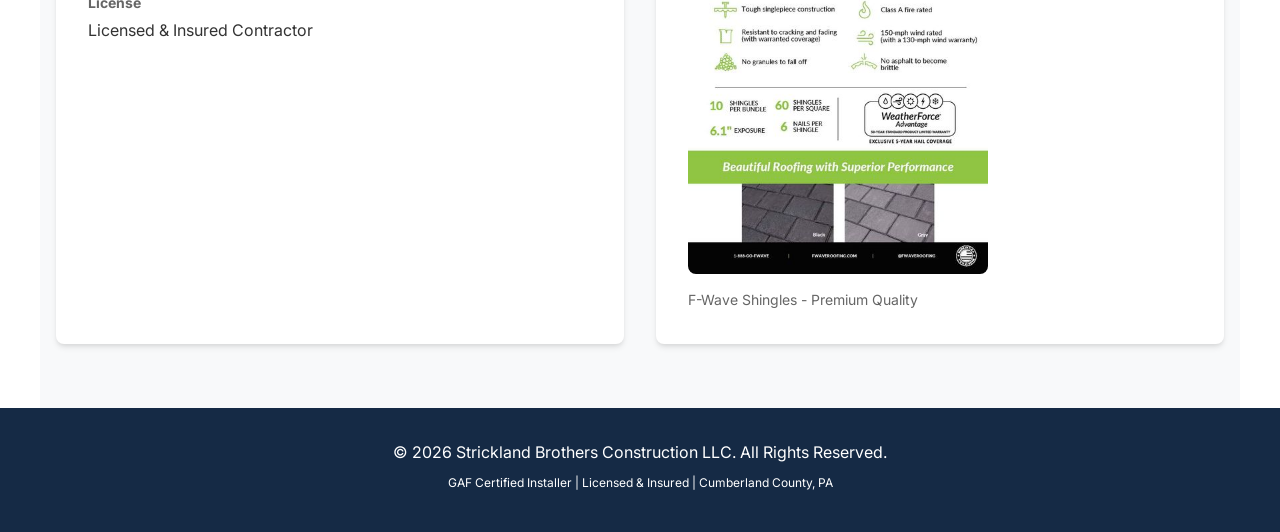
==== commit d6673595: "Fix web best practices issues (labels, landmark, dimensions, favicon)" ====
--- a/index.html
+++ b/index.html
@@ -733,7 +733,7 @@
             🏆 GAF Certified Installer | Serving Carlisle & Cumberland County | <a href="tel:7172264781">(717) 226-4781</a>
         </div>
         <div class="header-main">
-            <img src="images/logo-small.jpg" alt="Strickland Brothers Construction" class="logo">
+            <img src="images/logo-small.jpg" alt="Strickland Brothers Construction" class="logo" width="134" height="60">
             <nav class="nav-desktop">
                 <a href="#services">Services</a>
                 <a href="#why-us">Why Us</a>
@@ -745,6 +745,7 @@
     </header>
 
     <!-- Hero -->
+    <main>
     <section class="hero">
         <div class="hero-content">
             <div class="trust-badge-bar" style="margin-bottom: 2rem; background: transparent; padding: 0;">
@@ -798,7 +799,7 @@
         </div>
         <div class="services-grid">
             <div class="service-card">
-                <img src="images/commercial-roof.jpg" alt="Commercial Roofing">
+                <img src="images/commercial-roof.jpg" alt="Commercial Roofing" width="700" height="467">
                 <div class="service-content">
                     <h3>Commercial Roofing</h3>
                     <p>Our team has successfully performed all phases of roofing for commercial customers with unparalleled expertise. We specialize in EPDM and TPO roofing solutions using only top-quality products.</p>
@@ -806,7 +807,7 @@
                 </div>
             </div>
             <div class="service-card">
-                <img src="images/residential-roof.jpg" alt="Residential Roofing">
+                <img src="images/residential-roof.jpg" alt="Residential Roofing" width="700" height="467">
                 <div class="service-content">
                     <h3>Residential Roofing</h3>
                     <p>Industry leaders in shingle replacement and installation. We install the highest quality shingles with the utmost craftsmanship, protecting your home from the elements for years to come.</p>
@@ -892,7 +893,7 @@
             
             <form action="mailto:mjeffreystrickland@gmail.com" method="post" enctype="text/plain">
                 <div class="hp-field">
-                    <input type="text" name="website" tabindex="-1" autocomplete="off">
+                    <input type="text" name="website" tabindex="-1" autocomplete="off" aria-label="Website (honeypot, please leave blank)">
                 </div>
                 
                 <div class="form-group">
@@ -952,11 +953,12 @@
             <div class="contact-info">
                 <h3>Service Area</h3>
                 <p>Carlisle, PA and surrounding areas in Cumberland County. Commercial and residential roofing services available throughout Central Pennsylvania.</p>
-                <img src="images/f-wave-shingles.jpg" alt="F-Wave Shingles - Premium Quality" style="width: 100%; max-width: 300px; border-radius: 8px; margin-top: 1rem;">
+                <img src="images/f-wave-shingles.jpg" alt="F-Wave Shingles - Premium Quality" width="300" height="393" style="width: 100%; max-width: 300px; border-radius: 8px; margin-top: 1rem;">
                 <p style="font-size: 0.875rem; color: var(--text-light); margin-top: 0.5rem;">F-Wave Shingles - Premium Quality</p>
             </div>
         </div>
     </section>
+    </main>
 
     <!-- Footer -->
     <footer class="footer">
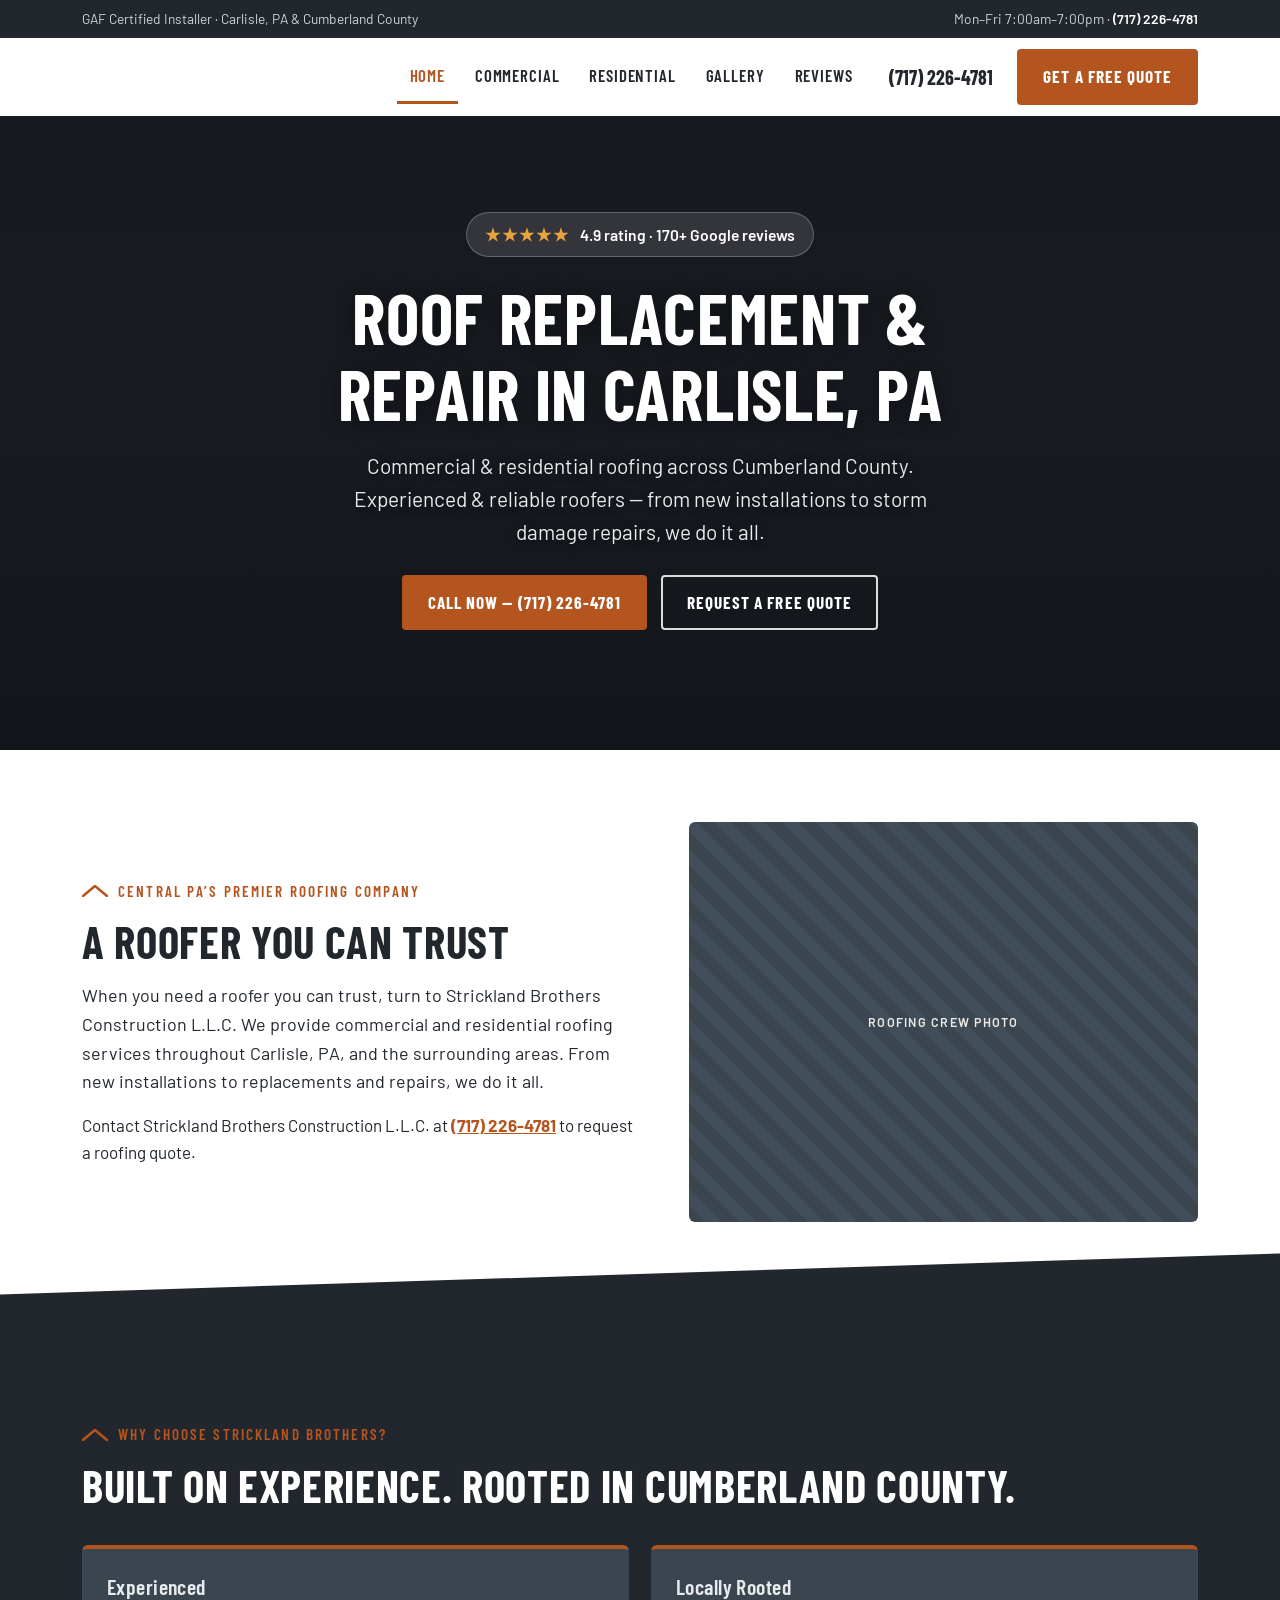
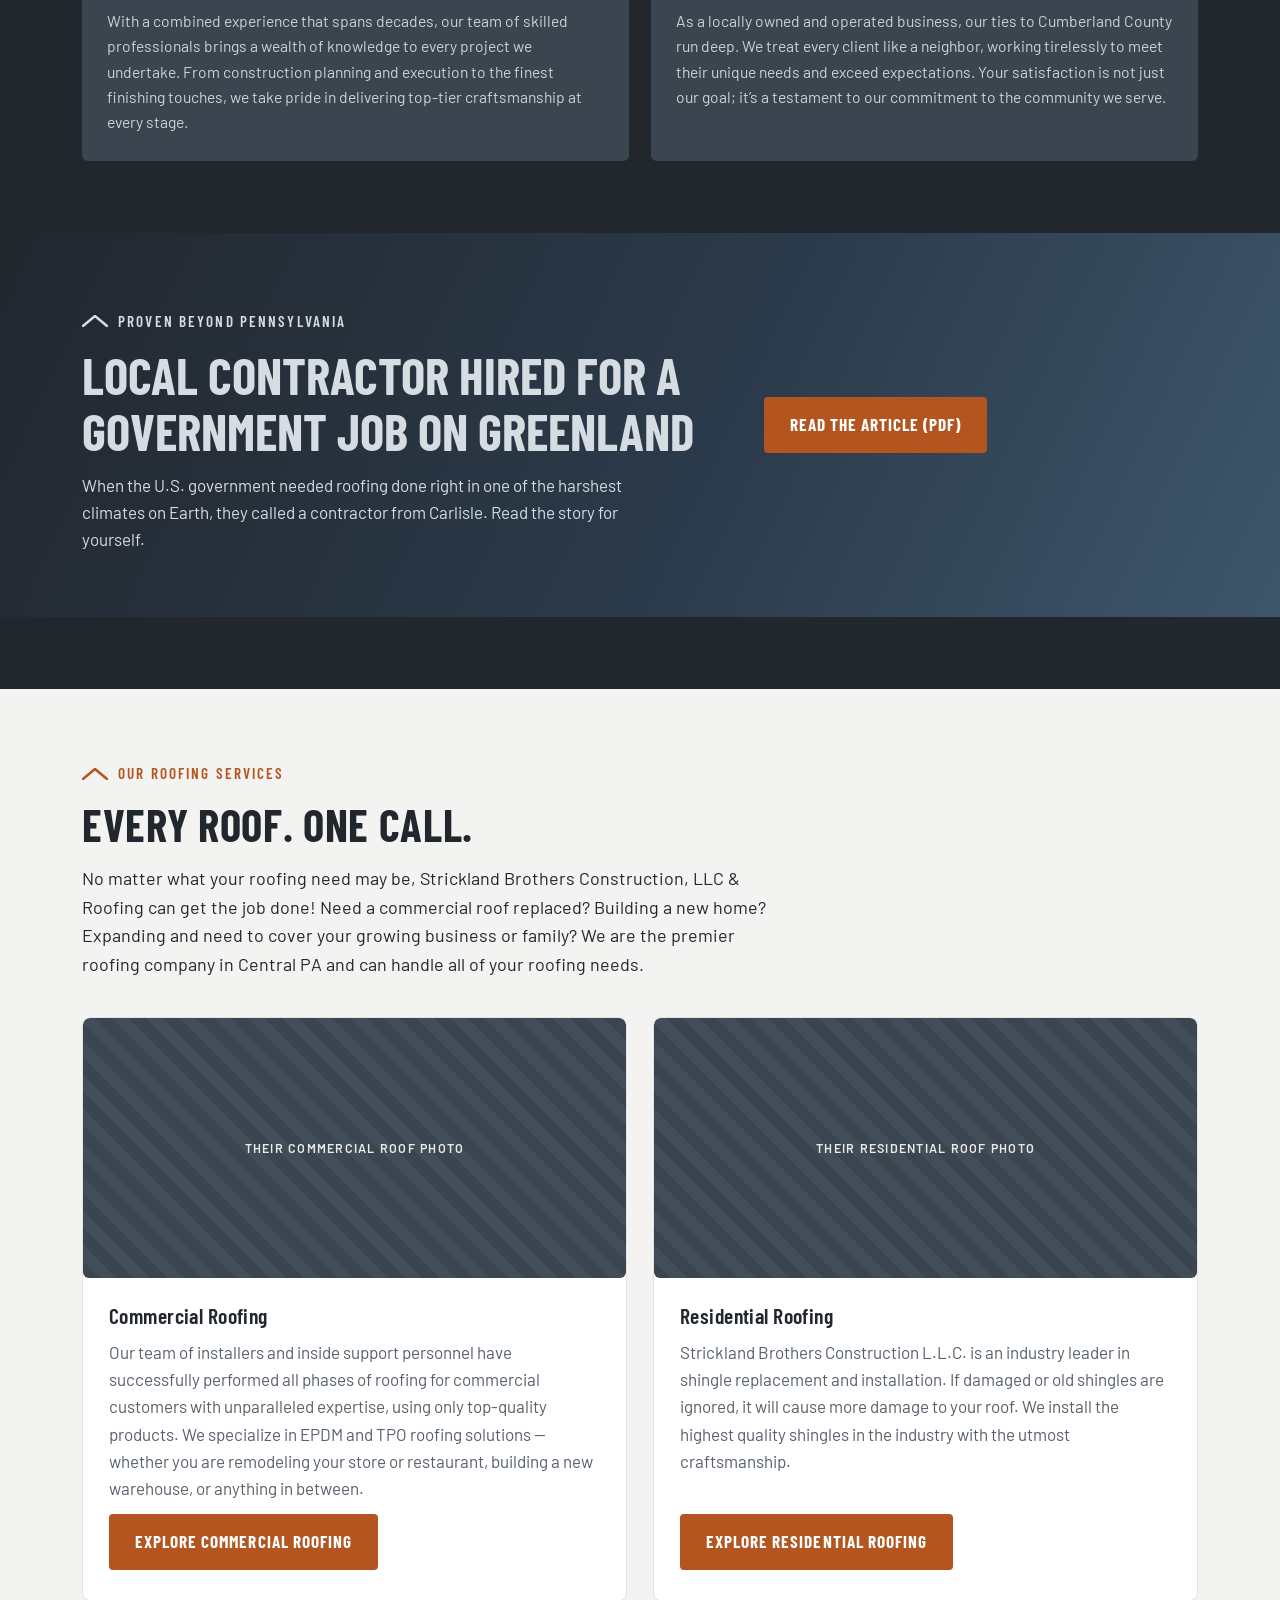
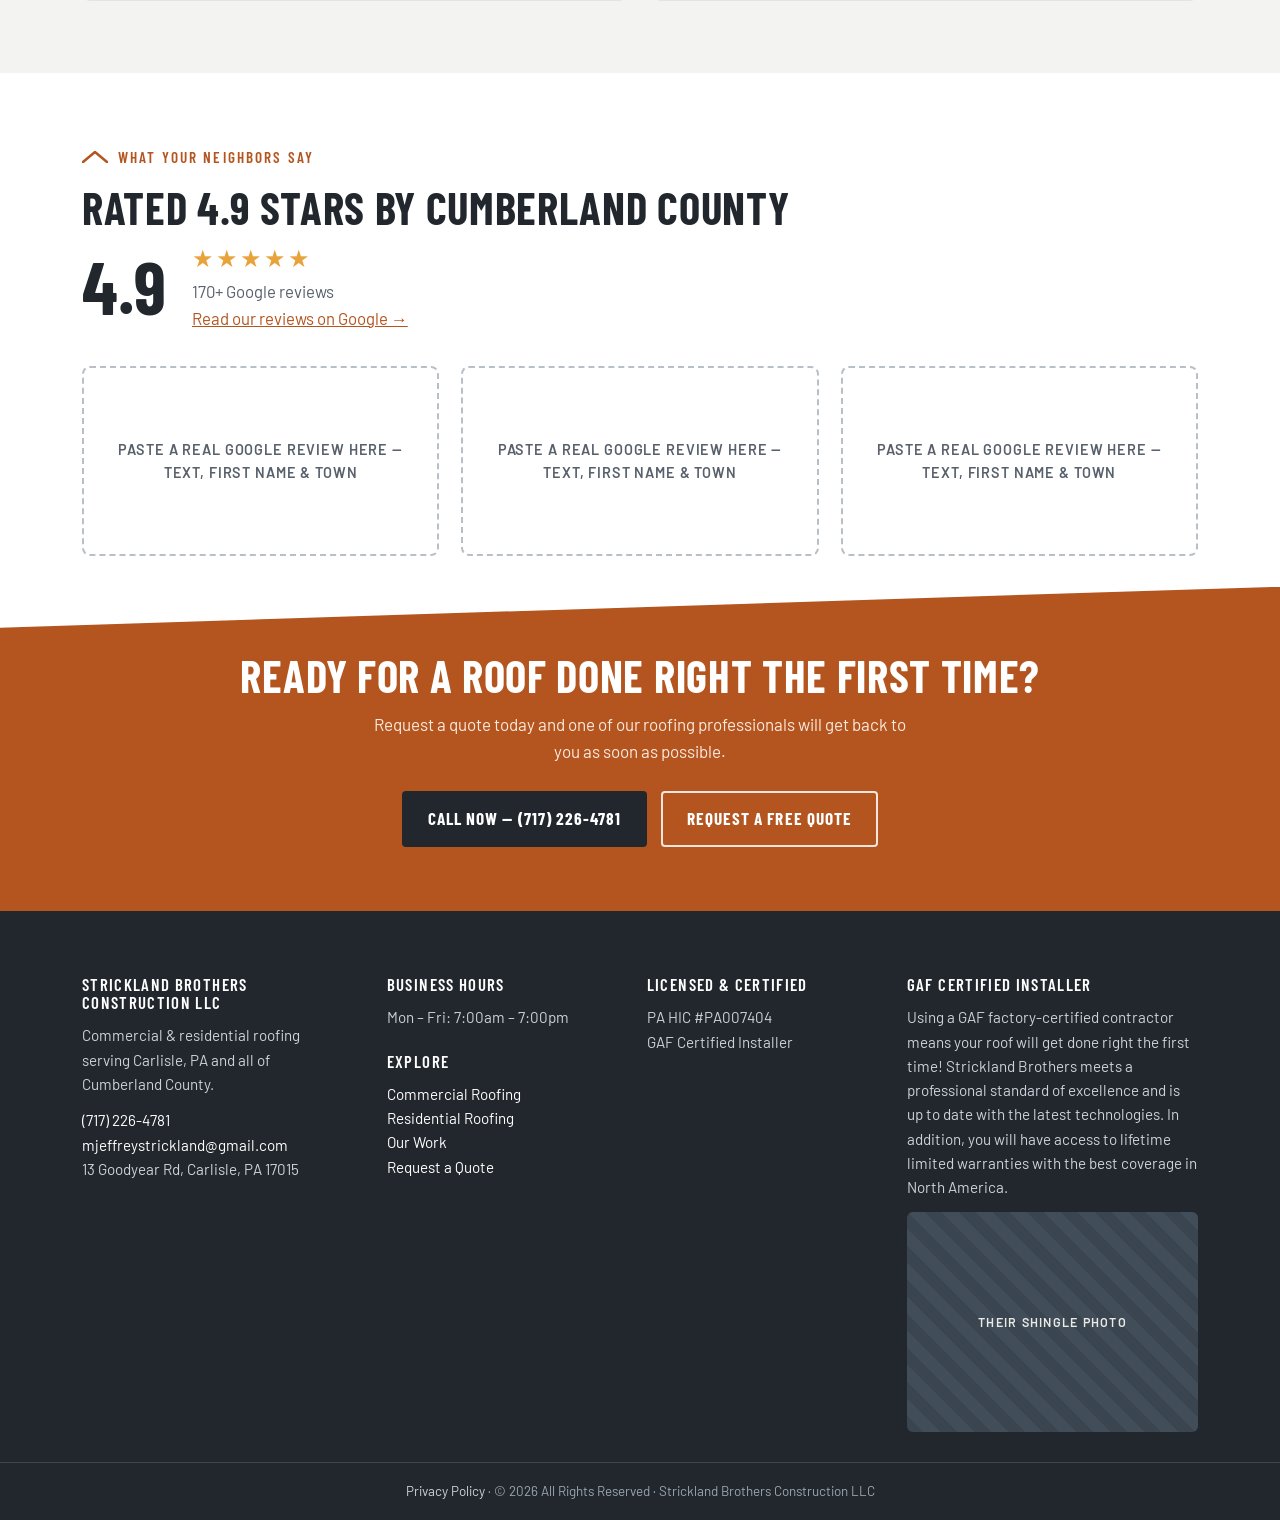
==== commit eaed07e9: "feat: Fable-designed site — 5 pages, modern roofing design" ====
--- a/index.html
+++ b/index.html
@@ -1,975 +1,207 @@
 <!DOCTYPE html>
 <html lang="en">
 <head>
-    <meta charset="UTF-8">
-    <meta name="viewport" content="width=device-width, initial-scale=1.0">
-    <title>Roofing Services in Carlisle, PA | Strickland Brothers Construction</title>
-    <meta name="description" content="GAF Certified roofing contractors in Carlisle, PA. Strickland Brothers Construction provides commercial & residential roofing in Cumberland County. Lifetime warranties. Call (717) 226-4781.">
-    <link rel="preconnect" href="https://fonts.googleapis.com">
-    <link rel="preconnect" href="https://fonts.gstatic.com" crossorigin>
-    <link href="https://fonts.googleapis.com/css2?family=Inter:wght@400;500;600;700&family=Playfair+Display:wght@600;700&display=swap" rel="stylesheet">
-    
-    <!-- Schema Markup for LocalBusiness -->
-    <script type="application/ld+json">
-    {
-      "@context": "https://schema.org",
-      "@type": "RoofingContractor",
-      "name": "Strickland Brothers Construction LLC & Roofing",
-      "image": "https://t67d8e125.vercel.app/images/logo-small.jpg",
-      "address": {
-        "@type": "PostalAddress",
-        "addressLocality": "Carlisle",
-        "addressRegion": "PA",
-        "addressCountry": "US"
-      },
-      "telephone": "+17172264781",
-      "email": "mjeffreystrickland@gmail.com",
-      "url": "https://t67d8e125.vercel.app",
-      "sameAs": [],
-      "aggregateRating": {
-        "@type": "AggregateRating",
-        "ratingValue": "4.8",
-        "reviewCount": "47"
-      },
-      "areaServed": {
-        "@type": "City",
-        "name": "Carlisle, PA"
-      },
-      "hasOfferCatalog": {
-        "@type": "OfferCatalog",
-        "name": "Roofing Services",
-        "itemListElement": [
-          {
-            "@type": "Offer",
-            "itemOffered": {
-              "@type": "Service",
-              "name": "Commercial Roofing"
-            }
-          },
-          {
-            "@type": "Offer",
-            "itemOffered": {
-              "@type": "Service",
-              "name": "Residential Roofing"
-            }
-          }
-        ]
-      }
-    }
-    </script>
-
-    <style>
-        * {
-            margin: 0;
-            padding: 0;
-            box-sizing: border-box;
-        }
-
-        :root {
-            --primary: #1e3a5f;
-            --primary-dark: #152a45;
-            --accent: #c9a227;
-            --accent-hover: #b08d1f;
-            --text: #333;
-            --text-light: #666;
-            --bg-light: #f8f9fa;
-            --white: #fff;
-            --success: #22c55e;
-            --shadow: 0 4px 6px -1px rgba(0,0,0,0.1), 0 2px 4px -1px rgba(0,0,0,0.06);
-            --shadow-lg: 0 10px 15px -3px rgba(0,0,0,0.1), 0 4px 6px -2px rgba(0,0,0,0.05);
-        }
-
-        html {
-            scroll-behavior: smooth;
-        }
-
-        body {
-            font-family: 'Inter', sans-serif;
-            color: var(--text);
-            line-height: 1.6;
-        }
-
-        /* Header */
-        .header {
-            background: var(--white);
-            box-shadow: var(--shadow);
-            position: fixed;
-            top: 0;
-            left: 0;
-            right: 0;
-            z-index: 1000;
-        }
-
-        .header-top {
-            background: var(--primary);
-            color: var(--white);
-            padding: 0.5rem 1rem;
-            text-align: center;
-            font-size: 0.875rem;
-        }
-
-        .header-top a {
-            color: var(--accent);
-            text-decoration: none;
-            font-weight: 600;
-        }
-
-        .header-main {
-            display: flex;
-            justify-content: space-between;
-            align-items: center;
-            padding: 1rem 1.5rem;
-            max-width: 1200px;
-            margin: 0 auto;
-        }
-
-        .logo {
-            height: 60px;
-        }
-
-        .nav-desktop {
-            display: flex;
-            gap: 2rem;
-            align-items: center;
-        }
-
-        .nav-desktop a {
-            color: var(--text);
-            text-decoration: none;
-            font-weight: 500;
-            transition: color 0.2s;
-        }
-
-        .nav-desktop a:hover {
-            color: var(--primary);
-        }
-
-        .btn-primary {
-            background: var(--accent);
-            color: var(--primary-dark);
-            padding: 0.75rem 1.5rem;
-            border-radius: 4px;
-            text-decoration: none;
-            font-weight: 600;
-            display: inline-block;
-            transition: all 0.2s;
-        }
-
-        .btn-primary:hover {
-            background: var(--accent-hover);
-            transform: translateY(-1px);
-        }
-
-        .btn-white {
-            background: var(--white);
-            color: var(--primary-dark);
-            padding: 0.75rem 1.5rem;
-            border-radius: 4px;
-            text-decoration: none;
-            font-weight: 600;
-            display: inline-block;
-            transition: all 0.2s;
-        }
-
-        .btn-white:hover {
-            background: var(--bg-light);
-        }
-
-        .btn-outline {
-            border: 2px solid var(--white);
-            color: var(--white);
-            padding: 0.75rem 1.5rem;
-            border-radius: 4px;
-            text-decoration: none;
-            font-weight: 600;
-            display: inline-block;
-            transition: all 0.2s;
-        }
-
-        .btn-outline:hover {
-            background: var(--white);
-            color: var(--primary-dark);
-        }
-
-        .btn-large {
-            padding: 1rem 2rem;
-            font-size: 1.125rem;
-        }
-
-        /* Hero */
-        .hero {
-            background: linear-gradient(135deg, var(--primary) 0%, var(--primary-dark) 100%);
-            color: var(--white);
-            min-height: 100vh;
-            display: flex;
-            align-items: center;
-            justify-content: center;
-            padding: 120px 2rem 4rem;
-        }
-
-        .hero-content {
-            max-width: 800px;
-            text-align: center;
-        }
-
-        .hero h1 {
-            font-family: 'Playfair Display', serif;
-            font-size: clamp(2rem, 5vw, 3.5rem);
-            margin-bottom: 1rem;
-            line-height: 1.2;
-        }
-
-        .hero-subtitle {
-            font-size: clamp(1rem, 2.5vw, 1.25rem);
-            margin-bottom: 2rem;
-            opacity: 0.9;
-        }
-
-        .hero-cta {
-            display: flex;
-            gap: 1rem;
-            justify-content: center;
-            flex-wrap: wrap;
-        }
-
-        /* Trust Badge Bar */
-        .trust-badge-bar {
-            background: var(--accent);
-            padding: 1rem;
-            display: flex;
-            justify-content: center;
-            align-items: center;
-            gap: 1rem;
-        }
-
-        .trust-badge-bar span {
-            font-weight: 600;
-            color: var(--primary-dark);
-        }
-
-        .gaf-badge {
-            background: var(--white);
-            color: var(--primary-dark);
-            padding: 0.5rem 1rem;
-            border-radius: 4px;
-            font-weight: 700;
-            font-size: 0.875rem;
-            display: flex;
-            align-items: center;
-            gap: 0.5rem;
-        }
-
-        /* Star Rating */
-        .star-rating {
-            display: flex;
-            gap: 0.25rem;
-            font-size: 1.25rem;
-            color: var(--accent);
-        }
-
-        /* Trust Bar */
-        .trust-bar {
-            background: var(--bg-light);
-            padding: 2rem 1rem;
-        }
-
-        .trust-content {
-            max-width: 1200px;
-            margin: 0 auto;
-            display: grid;
-            grid-template-columns: repeat(auto-fit, minmax(150px, 1fr));
-            gap: 1.5rem;
-            text-align: center;
-        }
-
-        .trust-item strong {
-            display: block;
-            font-size: 1.5rem;
-            color: var(--primary);
-            margin-bottom: 0.25rem;
-        }
-
-        .trust-item span {
-            font-size: 0.875rem;
-            color: var(--text-light);
-        }
-
-        /* Sections */
-        section {
-            padding: 4rem 1rem;
-            max-width: 1200px;
-            margin: 0 auto;
-        }
-
-        .section-header {
-            text-align: center;
-            margin-bottom: 3rem;
-        }
-
-        .section-header h2 {
-            font-family: 'Playfair Display', serif;
-            font-size: 2.5rem;
-            color: var(--primary);
-            margin-bottom: 1rem;
-        }
-
-        .section-header p {
-            max-width: 600px;
-            margin: 0 auto;
-            color: var(--text-light);
-        }
-
-        /* Reviews Section */
-        .reviews-section {
-            background: var(--bg-light);
-            padding: 4rem 1rem;
-        }
-
-        .reviews-section .section-header h2 {
-            color: var(--primary);
-        }
-
-        .rating-summary {
-            display: flex;
-            justify-content: center;
-            align-items: center;
-            gap: 1rem;
-            margin-bottom: 2rem;
-        }
-
-        .rating-number {
-            font-size: 3rem;
-            font-weight: 700;
-            color: var(--primary);
-        }
-
-        .reviews-grid {
-            max-width: 1200px;
-            margin: 0 auto;
-            display: grid;
-            grid-template-columns: repeat(auto-fit, minmax(300px, 1fr));
-            gap: 2rem;
-        }
-
-        .review-card {
-            background: var(--white);
-            padding: 1.5rem;
-            border-radius: 8px;
-            box-shadow: var(--shadow);
-        }
-
-        .review-card .star-rating {
-            margin-bottom: 1rem;
-            font-size: 1rem;
-        }
-
-        .review-card p {
-            font-style: italic;
-            margin-bottom: 1rem;
-        }
-
-        .review-card .reviewer-name {
-            font-weight: 600;
-            color: var(--primary);
-        }
-
-        .review-card .reviewer-location {
-            font-size: 0.875rem;
-            color: var(--text-light);
-        }
-
-        /* Services */
-        .services-grid {
-            display: grid;
-            grid-template-columns: repeat(auto-fit, minmax(350px, 1fr));
-            gap: 2rem;
-        }
-
-        .service-card {
-            background: var(--white);
-            border-radius: 8px;
-            overflow: hidden;
-            box-shadow: var(--shadow-lg);
-            transition: transform 0.3s;
-        }
-
-        .service-card:hover {
-            transform: translateY(-4px);
-        }
-
-        .service-card img {
-            width: 100%;
-            height: 250px;
-            object-fit: cover;
-        }
-
-        .service-content {
-            padding: 1.5rem;
-        }
-
-        .service-content h3 {
-            font-size: 1.5rem;
-            margin-bottom: 0.75rem;
-            color: var(--primary);
-        }
-
-        .service-content p {
-            color: var(--text-light);
-            margin-bottom: 1.5rem;
-        }
-
-        /* Why Us */
-        .why-us {
-            background: var(--bg-light);
-        }
-
-        .why-us .section-header h2 {
-            color: var(--primary);
-        }
-
-        .features-grid {
-            display: grid;
-            grid-template-columns: repeat(auto-fit, minmax(250px, 1fr));
-            gap: 2rem;
-        }
-
-        .feature {
-            text-align: center;
-            padding: 2rem;
-            background: var(--white);
-            border-radius: 8px;
-            box-shadow: var(--shadow);
-        }
-
-        .feature-icon {
-            font-size: 3rem;
-            margin-bottom: 1rem;
-        }
-
-        .feature h3 {
-            font-size: 1.25rem;
-            margin-bottom: 0.75rem;
-            color: var(--primary);
-        }
-
-        .feature p {
-            color: var(--text-light);
-        }
-
-        /* Contact Form Section */
-        .contact-form-section {
-            background: var(--bg-light);
-            padding: 4rem 1rem;
-        }
-
-        .contact-form-container {
-            max-width: 600px;
-            margin: 0 auto;
-            background: var(--white);
-            padding: 2rem;
-            border-radius: 8px;
-            box-shadow: var(--shadow-lg);
-        }
-
-        .contact-form-container h2 {
-            text-align: center;
-            color: var(--primary);
-            margin-bottom: 0.5rem;
-        }
-
-        .contact-form-container .subtitle {
-            text-align: center;
-            color: var(--text-light);
-            margin-bottom: 2rem;
-        }
-
-        .form-group {
-            margin-bottom: 1.5rem;
-        }
-
-        .form-group label {
-            display: block;
-            margin-bottom: 0.5rem;
-            font-weight: 500;
-            color: var(--text);
-        }
-
-        .form-group label span {
-            color: var(--text-light);
-            font-weight: 400;
-            font-size: 0.875rem;
-        }
-
-        .form-group input,
-        .form-group textarea {
-            width: 100%;
-            padding: 0.75rem 1rem;
-            border: 1px solid #ddd;
-            border-radius: 4px;
-            font-size: 1rem;
-            font-family: inherit;
-        }
-
-        .form-group input:focus,
-        .form-group textarea:focus {
-            outline: none;
-            border-color: var(--primary);
-        }
-
-        .form-group textarea {
-            resize: vertical;
-            min-height: 100px;
-        }
-
-        .form-submit {
-            width: 100%;
-            padding: 1rem;
-            font-size: 1.125rem;
-            cursor: pointer;
-            border: none;
-            border-radius: 4px;
-        }
-
-        .form-note {
-            text-align: center;
-            margin-top: 1rem;
-            font-size: 0.875rem;
-            color: var(--text-light);
-        }
-
-        /* CTA Section */
-        .cta-section {
-            background: linear-gradient(135deg, var(--primary) 0%, var(--primary-dark) 100%);
-            color: var(--white);
-            text-align: center;
-            padding: 4rem 1rem;
-        }
-
-        .cta-section h2 {
-            font-family: 'Playfair Display', serif;
-            font-size: 2.5rem;
-            margin-bottom: 1rem;
-        }
-
-        .cta-section p {
-            font-size: 1.125rem;
-            margin-bottom: 2rem;
-            opacity: 0.9;
-            max-width: 600px;
-            margin-left: auto;
-            margin-right: auto;
-        }
-
-        /* Contact Info */
-        .contact {
-            background: var(--bg-light);
-        }
-
-        .contact-grid {
-            display: grid;
-            grid-template-columns: repeat(auto-fit, minmax(300px, 1fr));
-            gap: 2rem;
-            max-width: 1200px;
-            margin: 0 auto;
-        }
-
-        .contact-info {
-            background: var(--white);
-            padding: 2rem;
-            border-radius: 8px;
-            box-shadow: var(--shadow);
-        }
-
-        .contact-info h3 {
-            color: var(--primary);
-            margin-bottom: 1.5rem;
-            font-size: 1.5rem;
-        }
-
-        .contact-item {
-            margin-bottom: 1rem;
-        }
-
-        .contact-item strong {
-            display: block;
-            color: var(--text-light);
-            font-size: 0.875rem;
-            margin-bottom: 0.25rem;
-        }
-
-        .contact-item a {
-            color: var(--primary);
-            text-decoration: none;
-            font-weight: 600;
-        }
-
-        /* Footer */
-        .footer {
-            background: var(--primary-dark);
-            color: var(--white);
-            text-align: center;
-            padding: 2rem 1rem;
-        }
-
-        .footer p {
-            margin-bottom: 0.5rem;
-        }
-
-        /* Mobile CTA */
-        .mobile-cta {
-            position: fixed;
-            bottom: 0;
-            left: 0;
-            right: 0;
-            background: var(--accent);
-            padding: 1rem;
-            display: flex;
-            gap: 0.5rem;
-            z-index: 1000;
-            box-shadow: 0 -4px 6px rgba(0,0,0,0.1);
-        }
-
-        .mobile-cta a {
-            flex: 1;
-            text-align: center;
-            padding: 0.75rem;
-            border-radius: 4px;
-            text-decoration: none;
-            font-weight: 600;
-            font-size: 0.875rem;
-        }
-
-        .mobile-cta .btn-call {
-            background: var(--primary-dark);
-            color: var(--white);
-        }
-
-        .mobile-cta .btn-quote {
-            background: var(--white);
-            color: var(--primary-dark);
-        }
-
-        @media (min-width: 769px) {
-            .mobile-cta {
-                display: none;
-            }
-        }
-
-        /* Responsive */
-        @media (max-width: 768px) {
-            .nav-desktop {
-                display: none;
-            }
-
-            .hero {
-                padding: 100px 1rem 3rem;
-            }
-
-            .hero h1 {
-                font-size: 1.75rem;
-            }
-
-            .hero-cta {
-                flex-direction: column;
-                align-items: center;
-            }
-
-            .hero-cta .btn-white,
-            .hero-cta .btn-outline {
-                width: 100%;
-                text-align: center;
-            }
-
-            section {
-                padding: 2rem 1rem;
-            }
-
-            .section-header h2 {
-                font-size: 1.75rem;
-            }
-
-            .services-grid {
-                grid-template-columns: 1fr;
-            }
-
-            .reviews-grid {
-                grid-template-columns: 1fr;
-            }
-
-            .trust-badge-bar {
-                flex-direction: column;
-                text-align: center;
-            }
-
-            .trust-content {
-                grid-template-columns: repeat(2, 1fr);
-            }
-
-            .trust-item strong {
-                font-size: 1.25rem;
-            }
-
-            .cta-section h2 {
-                font-size: 1.75rem;
-            }
-
-            .footer {
-                padding-bottom: 5rem;
-            }
-        }
-
-        /* Honey pot field for spam prevention */
-        .hp-field {
-            position: absolute;
-            left: -9999px;
-            opacity: 0;
-        }
-    </style>
+<meta charset="utf-8">
+<meta name="viewport" content="width=device-width, initial-scale=1">
+<title>Roofing Company in Carlisle, PA | Strickland Brothers Construction LLC &amp; Roofing | Cumberland County</title>
+<meta name="description" content="Strickland Brothers Construction LLC offers expert commercial and residential roofing in Carlisle, PA and Cumberland County — installations, replacements, and repairs. Call (717) 226-4781.">
+<!-- Favicon: pulled live from their current site. If it doesn't appear,
+     view-source their homepage for the real <link rel="icon"> URL.
+     Backup: https://www.google.com/s2/favicons?domain=stricklandroofing.net&sz=64
+     Self-host the icon file if they buy the site. -->
+<link rel="icon" href="https://www.stricklandroofing.net/favicon.ico">
+<link rel="preconnect" href="https://fonts.googleapis.com">
+<link rel="preconnect" href="https://fonts.gstatic.com" crossorigin>
+<link href="https://fonts.googleapis.com/css2?family=Barlow+Condensed:wght@600;700&family=Barlow:wght@400;500;600;700&display=swap" rel="stylesheet">
+<link rel="stylesheet" href="styles.css">
 </head>
 <body>
-    <!-- Header -->
-    <header class="header">
-        <div class="header-top">
-            🏆 GAF Certified Installer | Serving Carlisle & Cumberland County | <a href="tel:7172264781">(717) 226-4781</a>
+<div class="topbar">
+  <div class="wrap">
+    <span>GAF Certified Installer &middot; Carlisle, PA &amp; Cumberland County</span>
+    <span><span class="hours">Mon&ndash;Fri 7:00am&ndash;7:00pm &middot; </span><a href="tel:7172264781">(717) 226-4781</a></span>
+  </div>
+</div>
+<header class="site-header">
+  <div class="wrap">
+    <a class="logo" href="index.html" aria-label="Strickland Brothers Construction — home">
+      <img data-slot="logo" alt="Strickland Brothers Construction LLC &amp; Roofing"
+           onerror="this.remove();this.parentElement.querySelector('.logo-text').style.display='block'">
+      <span class="logo-text">Strickland Brothers<span>Carlisle &middot; Cumberland Co., PA</span></span>
+    </a>
+    <button class="nav-toggle" aria-expanded="false" aria-label="Open menu"><span></span><span></span><span></span></button>
+    <nav class="nav" aria-label="Main">
+    <a href="index.html" aria-current="page">Home</a>
+    <a href="commercial.html">Commercial</a>
+    <a href="residential.html">Residential</a>
+    <a href="gallery.html">Gallery</a>
+    <a href="index.html#reviews">Reviews</a>
+    </nav>
+    <a class="header-phone cta-head" href="tel:7172264781">(717) 226-4781</a>
+    <a class="btn btn-copper cta-head" href="contact.html">Get a Free Quote</a>
+  </div>
+</header>
+
+<section class="hero">
+  <video muted loop playsinline autoplay aria-hidden="true"></video>
+  <div class="scrim"></div>
+  <div class="wrap">
+    <!-- NOTE FOR DANIEL: 4.9 rating verified across their GAF profile (179 reviews),
+         RooferRate (170), and other aggregators. Confirm the live count on their
+         Google Business Profile and update the number + link below. -->
+    <a class="rating-badge" href="https://www.google.com/search?q=Strickland+Brothers+Construction+LLC+and+Roofing+Carlisle+PA+reviews" target="_blank" rel="noopener">
+      <span class="stars" aria-hidden="true">&#9733;&#9733;&#9733;&#9733;&#9733;</span>
+      <span>4.9 rating &middot; 170+ Google reviews</span>
+    </a>
+    <h1>Roof Replacement &amp; Repair in Carlisle, PA</h1>
+    <p class="sub">Commercial &amp; residential roofing across Cumberland County. Experienced &amp; reliable roofers &mdash; from new installations to storm damage repairs, we do it all.</p>
+    <div class="cta-row">
+      <a class="btn btn-copper" href="tel:7172264781">Call Now &mdash; (717) 226-4781</a>
+      <a class="btn btn-ghost" href="contact.html">Request a Free Quote</a>
+    </div>
+  </div>
+</section>
+
+<section class="section">
+  <div class="wrap split">
+    <div>
+      <p class="ridge"><svg width="26" height="12" viewBox="0 0 26 12" aria-hidden="true"><path d="M1 11 13 1l12 10" fill="none" stroke="currentColor" stroke-width="2.5" stroke-linecap="round" stroke-linejoin="round"/></svg>Central PA&rsquo;s Premier Roofing Company</p>
+      <h2>A Roofer You Can Trust</h2>
+      <p class="lead" style="margin-top:16px">When you need a roofer you can trust, turn to Strickland Brothers Construction L.L.C. We provide commercial and residential roofing services throughout Carlisle, PA, and the surrounding areas. From new installations to replacements and repairs, we do it all.</p>
+      <p style="margin-top:16px">Contact Strickland Brothers Construction L.L.C. at <a href="tel:7172264781"><strong>(717) 226-4781</strong></a> to request a roofing quote.</p>
+    </div>
+    <div class="photo">
+      <img data-slot="home-intro" alt="Roofers at work on a residential roof" data-label="Roofing crew photo">
+    </div>
+  </div>
+</section>
+
+<section class="section dark pitch-top">
+  <div class="wrap pitch-pad" style="padding-bottom:16px">
+    <p class="ridge"><svg width="26" height="12" viewBox="0 0 26 12" aria-hidden="true"><path d="M1 11 13 1l12 10" fill="none" stroke="currentColor" stroke-width="2.5" stroke-linecap="round" stroke-linejoin="round"/></svg>Why Choose Strickland Brothers?</p>
+    <h2>Built on Experience. Rooted in Cumberland County.</h2>
+    <div class="cards">
+      <div class="card">
+        <h3>Experienced</h3>
+        <p>With a combined experience that spans decades, our team of skilled professionals brings a wealth of knowledge to every project we undertake. From construction planning and execution to the finest finishing touches, we take pride in delivering top-tier craftsmanship at every stage.</p>
+      </div>
+      <div class="card">
+        <h3>Locally Rooted</h3>
+        <p>As a locally owned and operated business, our ties to Cumberland County run deep. We treat every client like a neighbor, working tirelessly to meet their unique needs and exceed expectations. Your satisfaction is not just our goal; it&rsquo;s a testament to our commitment to the community we serve.</p>
+      </div>
+    </div>
+  </div>
+  <div class="greenland" style="margin-top:56px">
+    <div class="wrap">
+      <div>
+        <p class="ridge"><svg width="26" height="12" viewBox="0 0 26 12" aria-hidden="true"><path d="M1 11 13 1l12 10" fill="none" stroke="currentColor" stroke-width="2.5" stroke-linecap="round" stroke-linejoin="round"/></svg>Proven Beyond Pennsylvania</p>
+        <p class="stat">Local Contractor Hired for a Government Job on Greenland</p>
+        <p>When the U.S. government needed roofing done right in one of the harshest climates on Earth, they called a contractor from Carlisle. Read the story for yourself.</p>
+      </div>
+      <div>
+        <a class="btn btn-copper" href="https://irp.cdn-website.com/66a233cc/files/uploaded/Greenland.pdf" target="_blank" rel="noopener">Read the Article (PDF)</a>
+      </div>
+    </div>
+  </div>
+</section>
+
+<section class="section stone">
+  <div class="wrap">
+    <p class="ridge"><svg width="26" height="12" viewBox="0 0 26 12" aria-hidden="true"><path d="M1 11 13 1l12 10" fill="none" stroke="currentColor" stroke-width="2.5" stroke-linecap="round" stroke-linejoin="round"/></svg>Our Roofing Services</p>
+    <h2>Every Roof. One Call.</h2>
+    <p class="lead" style="margin-top:16px">No matter what your roofing need may be, Strickland Brothers Construction, LLC &amp; Roofing can get the job done! Need a commercial roof replaced? Building a new home? Expanding and need to cover your growing business or family? We are the premier roofing company in Central PA and can handle all of your roofing needs.</p>
+    <div class="svc-cards">
+      <article class="svc">
+        <img data-slot="home-commercial" alt="Commercial flat roof installation by Strickland Brothers" data-label="Their commercial roof photo">
+        <div class="svc-body">
+          <h3>Commercial Roofing</h3>
+          <p>Our team of installers and inside support personnel have successfully performed all phases of roofing for commercial customers with unparalleled expertise, using only top-quality products. We specialize in EPDM and TPO roofing solutions &mdash; whether you are remodeling your store or restaurant, building a new warehouse, or anything in between.</p>
+          <a class="btn btn-copper" href="commercial.html">Explore Commercial Roofing</a>
         </div>
-        <div class="header-main">
-            <img src="images/logo-small.jpg" alt="Strickland Brothers Construction" class="logo" width="134" height="60">
-            <nav class="nav-desktop">
-                <a href="#services">Services</a>
-                <a href="#why-us">Why Us</a>
-                <a href="#reviews">Reviews</a>
-                <a href="#contact">Contact</a>
-                <a href="tel:7172264781" class="btn-primary">📞 Call Now</a>
-            </nav>
+      </article>
+      <article class="svc">
+        <img data-slot="home-residential" alt="New shingle roof installed on a Carlisle home" data-label="Their residential roof photo">
+        <div class="svc-body">
+          <h3>Residential Roofing</h3>
+          <p>Strickland Brothers Construction L.L.C. is an industry leader in shingle replacement and installation. If damaged or old shingles are ignored, it will cause more damage to your roof. We install the highest quality shingles in the industry with the utmost craftsmanship.</p>
+          <a class="btn btn-copper" href="residential.html">Explore Residential Roofing</a>
         </div>
-    </header>
-
-    <!-- Hero -->
-    <main>
-    <section class="hero">
-        <div class="hero-content">
-            <div class="trust-badge-bar" style="margin-bottom: 2rem; background: transparent; padding: 0;">
-                <div class="gaf-badge">
-                    🏆 GAF Certified Installer
-                </div>
-                <div class="star-rating">
-                    ★★★★★
-                </div>
-                <span style="color: var(--accent); font-weight: 600;">4.8/5 from 47 reviews</span>
-            </div>
-            <h1>Experienced & Reliable Roofers in Carlisle, PA</h1>
-            <p class="hero-subtitle">Central PA's Premier Roofing Company. Commercial & Residential roofing services throughout Carlisle, PA and surrounding areas. <strong>GAF Certified</strong> with lifetime warranties available.</p>
-            <div class="hero-cta">
-                <a href="tel:7172264781" class="btn-white btn-large">📞 Call (717) 226-4781</a>
-                <a href="#quote-form" class="btn-outline btn-large">Get Free Estimate</a>
-            </div>
-            <p style="margin-top: 1.5rem; font-size: 0.875rem; opacity: 0.8;">
-                ✅ Licensed & Insured | ✅ Serving Cumberland County | ✅ Same Day Estimates Available
-            </p>
-        </div>
-    </section>
-
-    <!-- Trust Bar -->
-    <section class="trust-bar">
-        <div class="trust-content">
-            <div class="trust-item">
-                <strong>50+</strong>
-                <span>Years Combined Experience</span>
-            </div>
-            <div class="trust-item">
-                <strong>GAF</strong>
-                <span>Certified Installer</span>
-            </div>
-            <div class="trust-item">
-                <strong>Local</strong>
-                <span>Cumberland County Owned</span>
-            </div>
-            <div class="trust-item">
-                <strong>Lifetime</strong>
-                <span>Warranty Available</span>
-            </div>
-        </div>
-    </section>
-
-    <!-- Services -->
-    <section id="services">
-        <div class="section-header">
-            <h2>Our Roofing Services</h2>
-            <p>No matter what your roofing need may be, Strickland Brothers Construction can get the job done! From new installations to replacements and repairs, we handle it all.</p>
-        </div>
-        <div class="services-grid">
-            <div class="service-card">
-                <img src="images/commercial-roof.jpg" alt="Commercial Roofing" width="700" height="467">
-                <div class="service-content">
-                    <h3>Commercial Roofing</h3>
-                    <p>Our team has successfully performed all phases of roofing for commercial customers with unparalleled expertise. We specialize in EPDM and TPO roofing solutions using only top-quality products.</p>
-                    <a href="tel:7172264781" class="btn-primary">Get Commercial Quote →</a>
-                </div>
-            </div>
-            <div class="service-card">
-                <img src="images/residential-roof.jpg" alt="Residential Roofing" width="700" height="467">
-                <div class="service-content">
-                    <h3>Residential Roofing</h3>
-                    <p>Industry leaders in shingle replacement and installation. We install the highest quality shingles with the utmost craftsmanship, protecting your home from the elements for years to come.</p>
-                    <a href="tel:7172264781" class="btn-primary">Get Residential Quote →</a>
-                </div>
-            </div>
-        </div>
-    </section>
-
-    <!-- Why Choose Us -->
-    <section id="why-us" class="why-us">
-        <div class="section-header">
-            <h2>Why Choose Strickland Brothers?</h2>
-        </div>
-        <div class="features-grid">
-            <div class="feature">
-                <div class="feature-icon">👷</div>
-                <h3>Decades of Experience</h3>
-                <p>With combined experience spanning decades, our skilled professionals bring a wealth of knowledge to every project.</p>
-            </div>
-            <div class="feature">
-                <div class="feature-icon">🏠</div>
-                <h3>Locally Rooted</h3>
-                <p>As a locally owned business, our ties to Cumberland County run deep. We treat every client like a neighbor.</p>
-            </div>
-            <div class="feature">
-                <div class="feature-icon">🏆</div>
-                <h3>GAF Certified</h3>
-                <p>Your roof will get done right the first time! Access to lifetime limited warranties with the best coverage in North America.</p>
-            </div>
-            <div class="feature">
-                <div class="feature-icon">⭐</div>
-                <h3>Quality Guaranteed</h3>
-                <p>We take pride in delivering top-tier craftsmanship at every stage, using only the finest materials.</p>
-            </div>
-        </div>
-    </section>
-
-    <!-- Reviews Section -->
-    <section id="reviews" class="reviews-section">
-        <div class="section-header">
-            <h2>What Our Customers Say</h2>
-            <p>Don't just take our word for it. Here's what homeowners and businesses in Carlisle say about working with us.</p>
-        </div>
-        
-        <div class="rating-summary">
-            <div class="rating-number">4.8</div>
-            <div>
-                <div class="star-rating" style="font-size: 1.5rem;">
-                    ★★★★★
-                </div>
-                <div style="color: var(--text-light);">Based on 47 reviews</div>
-            </div>
-        </div>
-
-        <div class="reviews-grid">
-            <div class="review-card">
-                <div class="star-rating">★★★★★</div>
-                <p>"Strickland Brothers replaced our entire roof after storm damage. Professional, on time, and the work was impeccable. The GAF warranty gives us peace of mind. Highly recommend!"</p>
-                <div class="reviewer-name">Sarah M.</div>
-                <div class="reviewer-location">Carlisle, PA</div>
-            </div>
-            <div class="review-card">
-                <div class="star-rating">★★★★★</div>
-                <p>"We hired them for our commercial building. They worked around our business hours and completed the job faster than expected. Very professional crew."</p>
-                <div class="reviewer-name">Mike T.</div>
-                <div class="reviewer-location">Cumberland County, PA</div>
-            </div>
-            <div class="review-card">
-                <div class="star-rating">★★★★★</div>
-                <p>"Called for a leak repair and they came out the same day. Fair pricing and honest assessment. These guys know their stuff. Will definitely use them for our next project."</p>
-                <div class="reviewer-name">Jennifer K.</div>
-                <div class="reviewer-location">Carlisle, PA</div>
-            </div>
-        </div>
-    </section>
-
-    <!-- Contact Form Section -->
-    <section id="quote-form" class="contact-form-section">
-        <div class="contact-form-container">
-            <h2>Get Your Free Estimate</h2>
-            <p class="subtitle">Fill out the form below and we'll call you within 2 hours</p>
-            
-            <form action="mailto:mjeffreystrickland@gmail.com" method="post" enctype="text/plain">
-                <div class="hp-field">
-                    <input type="text" name="website" tabindex="-1" autocomplete="off" aria-label="Website (honeypot, please leave blank)">
-                </div>
-                
-                <div class="form-group">
-                    <label for="name">Your Name</label>
-                    <input type="text" id="name" name="name" required placeholder="John Smith">
-                </div>
-                
-                <div class="form-group">
-                    <label for="phone">Phone Number</label>
-                    <input type="tel" id="phone" name="phone" required placeholder="(717) 555-1234">
-                </div>
-                
-                <div class="form-group">
-                    <label for="message">Message <span>(optional)</span></label>
-                    <textarea id="message" name="message" placeholder="Tell us about your roofing needs..."></textarea>
-                </div>
-                
-                <button type="submit" class="btn-primary form-submit">📞 Request My Free Estimate</button>
-            </form>
-            
-            <p class="form-note">✓ No obligation | ✓ Free inspection | ✓ Written estimate</p>
-        </div>
-    </section>
-
-    <!-- CTA Section -->
-    <section class="cta-section">
-        <h2>Ready to Protect Your Property?</h2>
-        <p>Contact us today for a free roofing quote. Serving Carlisle, PA and all of Cumberland County with quality roofing solutions. Same day estimates available.</p>
-        <a href="tel:7172264781" class="btn-white btn-large">📞 Call (717) 226-4781</a>
-    </section>
-
-    <!-- Contact -->
-    <section id="contact" class="contact">
-        <div class="section-header">
-            <h2>Contact Us</h2>
-        </div>
-        <div class="contact-grid">
-            <div class="contact-info">
-                <h3>Get in Touch</h3>
-                <div class="contact-item">
-                    <strong>Phone</strong>
-                    <a href="tel:7172264781">(717) 226-4781</a>
-                </div>
-                <div class="contact-item">
-                    <strong>Email</strong>
-                    <a href="mailto:mjeffreystrickland@gmail.com">mjeffreystrickland@gmail.com</a>
-                </div>
-                <div class="contact-item">
-                    <strong>Business Hours</strong>
-                    <span>Mon - Fri: 7:00am - 7:00pm</span>
-                </div>
-                <div class="contact-item">
-                    <strong>License</strong>
-                    <span>Licensed & Insured Contractor</span>
-                </div>
-            </div>
-            <div class="contact-info">
-                <h3>Service Area</h3>
-                <p>Carlisle, PA and surrounding areas in Cumberland County. Commercial and residential roofing services available throughout Central Pennsylvania.</p>
-                <img src="images/f-wave-shingles.jpg" alt="F-Wave Shingles - Premium Quality" width="300" height="393" style="width: 100%; max-width: 300px; border-radius: 8px; margin-top: 1rem;">
-                <p style="font-size: 0.875rem; color: var(--text-light); margin-top: 0.5rem;">F-Wave Shingles - Premium Quality</p>
-            </div>
-        </div>
-    </section>
-    </main>
-
-    <!-- Footer -->
-    <footer class="footer">
-        <p>&copy; 2026 Strickland Brothers Construction LLC. All Rights Reserved.</p>
-        <p style="margin-top: 0.5rem; font-size: 0.75rem;">GAF Certified Installer | Licensed & Insured | Cumberland County, PA</p>
-    </footer>
-
-    <!-- Mobile CTA -->
-    <div class="mobile-cta">
-        <a href="tel:7172264781" class="btn-call">📞 Call Now</a>
-        <a href="#quote-form" class="btn-quote">Get Quote</a>
-    </div>
+      </article>
+    </div>
+  </div>
+</section>
+
+<section class="section" id="reviews">
+  <div class="wrap">
+    <p class="ridge"><svg width="26" height="12" viewBox="0 0 26 12" aria-hidden="true"><path d="M1 11 13 1l12 10" fill="none" stroke="currentColor" stroke-width="2.5" stroke-linecap="round" stroke-linejoin="round"/></svg>What Your Neighbors Say</p>
+    <h2>Rated 4.9 Stars by Cumberland County</h2>
+    <div class="review-summary">
+      <span class="big-score">4.9</span>
+      <div class="meta">
+        <div class="stars" aria-hidden="true">&#9733;&#9733;&#9733;&#9733;&#9733;</div>
+        <div>170+ Google reviews</div>
+        <a href="https://www.google.com/search?q=Strickland+Brothers+Construction+LLC+and+Roofing+Carlisle+PA+reviews" target="_blank" rel="noopener">Read our reviews on Google &rarr;</a>
+      </div>
+    </div>
+    <!-- NOTE FOR DANIEL: paste 3 real Google reviews below (verbatim text,
+         first name + town). Do not publish placeholder cards. -->
+    <div class="review-cards">
+      <div class="review-ph">Paste a real Google review here &mdash; text, first name &amp; town</div>
+      <div class="review-ph">Paste a real Google review here &mdash; text, first name &amp; town</div>
+      <div class="review-ph">Paste a real Google review here &mdash; text, first name &amp; town</div>
+    </div>
+  </div>
+</section>
+<section class="cta-band pitch-top">
+  <div class="wrap pitch-pad" style="padding-bottom:64px">
+    <h2>Ready for a Roof Done Right the First Time?</h2>
+    <p>Request a quote today and one of our roofing professionals will get back to you as soon as possible.</p>
+    <div class="cta-row" style="display:flex;gap:14px;justify-content:center;flex-wrap:wrap">
+      <a class="btn btn-dark" href="tel:7172264781">Call Now &mdash; (717) 226-4781</a>
+      <a class="btn btn-ghost" href="contact.html">Request a Free Quote</a>
+    </div>
+  </div>
+</section>
+<footer class="site-footer">
+  <div class="wrap">
+    <div>
+      <h3>Strickland Brothers Construction LLC</h3>
+      <p>Commercial &amp; residential roofing serving Carlisle, PA and all of Cumberland County.</p>
+      <p style="margin-top:12px"><a href="tel:7172264781">(717) 226-4781</a><br>
+      <a href="mailto:mjeffreystrickland@gmail.com">mjeffreystrickland@gmail.com</a><br>
+      13 Goodyear Rd, Carlisle, PA 17015</p>
+    </div>
+    <div>
+      <h3>Business Hours</h3>
+      <p>Mon &ndash; Fri: 7:00am &ndash; 7:00pm</p>
+      <h3 style="margin-top:22px">Explore</h3>
+      <p><a href="commercial.html">Commercial Roofing</a><br>
+      <a href="residential.html">Residential Roofing</a><br>
+      <a href="gallery.html">Our Work</a><br>
+      <a href="contact.html">Request a Quote</a></p>
+    </div>
+    <div>
+      <h3>Licensed &amp; Certified</h3>
+      <!-- NOTE FOR DANIEL: license number sourced from their GAF profile
+           (gaf.com listing shows PA007404, GAF ID 1100820). Verify with
+           Jeff before the site goes live. -->
+      <p>PA HIC #PA007404<br>GAF Certified Installer</p>
+    </div>
+    <div class="gaf">
+      <h3>GAF Certified Installer</h3>
+      <p>Using a GAF factory-certified contractor means your roof will get done right the first time! Strickland Brothers meets a professional standard of excellence and is up to date with the latest technologies. In addition, you will have access to lifetime limited warranties with the best coverage in North America.</p>
+      <img data-slot="gaf-shingles" alt="GAF architectural shingles installed by Strickland Brothers" data-label="Their shingle photo">
+    </div>
+  </div>
+  <div class="footer-legal">
+    <!-- NOTE FOR DANIEL: their current privacy policy link points to their web
+         vendor's site (darwebconsulting.com/privacy-policy) — a profit leak worth
+         mentioning. Replace with their own policy page when they buy. -->
+    <a href="https://www.darwebconsulting.com/privacy-policy" rel="nofollow">Privacy Policy</a> &middot;
+    &copy; <span class="year"></span> All Rights Reserved &middot; Strickland Brothers Construction LLC
+  </div>
+</footer>
+<a class="call-fab" href="tel:7172264781">Call Now &mdash; (717) 226-4781</a>
+<script src="site.js"></script>
 </body>
 </html>
--- a/styles.css
+++ b/styles.css
@@ -0,0 +1,218 @@
+/* ============================================================
+   Strickland Brothers Construction LLC & Roofing — spec redesign
+   Palette drawn from their trade: asphalt shingle charcoal,
+   slate, copper flashing, limestone.
+   ============================================================ */
+:root{
+  --shingle:#22272E;        /* asphalt shingle — primary ink & dark sections */
+  --slate:#3A4550;          /* slate — secondary surfaces */
+  --copper:#B4551F;         /* copper flashing — CTAs & accents */
+  --copper-deep:#8E3F13;    /* weathered copper — hover */
+  --limestone:#F3F4F1;      /* Cumberland Valley limestone — light bg */
+  --paper:#FFFFFF;
+  --ink-soft:#57606B;
+  --gold:#E8A33D;           /* review stars */
+  --display:'Barlow Condensed','Arial Narrow',sans-serif;
+  --body:'Barlow','Helvetica Neue',Arial,sans-serif;
+  --max:1160px;
+  --pitch:3.2vw;            /* the roof-pitch seam angle */
+}
+
+*{box-sizing:border-box;margin:0;padding:0}
+html{scroll-behavior:smooth}
+body{font-family:var(--body);font-size:17px;line-height:1.6;color:var(--shingle);background:var(--paper)}
+img{max-width:100%;display:block}
+a{color:var(--copper)}
+a:focus-visible,button:focus-visible,input:focus-visible,textarea:focus-visible{outline:3px solid var(--copper);outline-offset:2px}
+.wrap{max-width:var(--max);margin:0 auto;padding:0 22px}
+
+h1,h2,h3{font-family:var(--display);line-height:1.08;text-wrap:balance}
+h1{font-size:clamp(2.6rem,6vw,4.4rem);font-weight:700;letter-spacing:.01em;text-transform:uppercase}
+h2{font-size:clamp(1.9rem,3.6vw,2.8rem);font-weight:700;text-transform:uppercase;letter-spacing:.015em}
+h3{font-size:1.35rem;font-weight:600;letter-spacing:.02em}
+
+/* Ridge-cap eyebrow: the little copper roof angle above headings */
+.ridge{display:flex;align-items:center;gap:10px;font-family:var(--display);font-weight:600;
+  text-transform:uppercase;letter-spacing:.14em;font-size:.95rem;color:var(--copper);margin-bottom:14px}
+.ridge svg{flex:none}
+
+/* ---------- top utility bar ---------- */
+.topbar{background:var(--shingle);color:#CBD2D9;font-size:.86rem}
+.topbar .wrap{display:flex;justify-content:space-between;align-items:center;min-height:38px;gap:14px}
+.topbar a{color:#fff;text-decoration:none;font-weight:600}
+.topbar .hours{display:none}
+@media(min-width:700px){.topbar .hours{display:inline}}
+
+/* ---------- sticky header ---------- */
+.site-header{position:sticky;top:0;z-index:50;background:var(--paper);box-shadow:0 1px 0 rgba(34,39,46,.12)}
+.site-header .wrap{display:flex;align-items:center;gap:18px;min-height:78px}
+.logo{display:flex;align-items:center;text-decoration:none;color:var(--shingle)}
+.logo img{height:52px;width:auto;display:block}
+.logo .logo-text{display:none;font-family:var(--display);font-weight:700;font-size:1.4rem;line-height:1.05;text-transform:uppercase}
+.logo .logo-text span{display:block;font-family:var(--body);font-weight:500;font-size:.72rem;letter-spacing:.12em;color:var(--ink-soft)}
+.nav{margin-left:auto;display:flex;align-items:center;gap:4px}
+.nav a{font-family:var(--display);font-weight:600;font-size:1.05rem;letter-spacing:.05em;text-transform:uppercase;
+  color:var(--shingle);text-decoration:none;padding:12px 13px;border-bottom:3px solid transparent}
+.nav a:hover{color:var(--copper)}
+.nav a[aria-current="page"]{border-bottom-color:var(--copper);color:var(--copper)}
+.header-phone{font-family:var(--display);font-weight:700;font-size:1.25rem;color:var(--shingle);text-decoration:none;white-space:nowrap;padding:10px 6px}
+.header-phone:hover{color:var(--copper)}
+.btn{display:inline-block;font-family:var(--display);font-weight:700;font-size:1.08rem;letter-spacing:.06em;
+  text-transform:uppercase;text-decoration:none;padding:14px 26px;border-radius:4px;border:0;cursor:pointer;min-height:44px}
+.btn-copper{background:var(--copper);color:#fff}
+.btn-copper:hover{background:var(--copper-deep)}
+.btn-ghost{background:transparent;color:#fff;box-shadow:inset 0 0 0 2px rgba(255,255,255,.85)}
+.btn-ghost:hover{background:rgba(255,255,255,.12)}
+.btn-dark{background:var(--shingle);color:#fff}
+.btn-dark:hover{background:#000}
+
+.nav-toggle{display:none;margin-left:auto;background:none;border:0;cursor:pointer;padding:10px}
+.nav-toggle span{display:block;width:26px;height:3px;background:var(--shingle);margin:5px 0;border-radius:2px}
+@media(max-width:920px){
+  .nav-toggle{display:block}
+  .site-header .cta-head{display:none}
+  .nav{position:absolute;top:100%;left:0;right:0;background:var(--paper);flex-direction:column;align-items:stretch;
+    padding:10px 0 18px;box-shadow:0 14px 24px rgba(0,0,0,.14);display:none}
+  .nav.open{display:flex}
+  .nav a{padding:14px 26px;border-bottom:0;border-left:4px solid transparent}
+  .nav a[aria-current="page"]{border-left-color:var(--copper)}
+}
+
+/* ---------- hero ---------- */
+.hero{position:relative;color:#fff;overflow:hidden;background:var(--shingle)}
+.hero video,.hero .hero-img{position:absolute;inset:0;width:100%;height:100%;object-fit:cover}
+.hero .scrim{position:absolute;inset:0;background:linear-gradient(180deg,rgba(15,18,22,.62) 0%,rgba(15,18,22,.55) 45%,rgba(15,18,22,.82) 100%)}
+.hero .wrap{position:relative;padding-top:96px;padding-bottom:120px;max-width:900px;text-align:center}
+.hero h1{text-shadow:0 2px 18px rgba(0,0,0,.45)}
+.hero .sub{font-size:clamp(1.05rem,2vw,1.3rem);margin:18px auto 26px;max-width:640px;color:#E8EBEE;text-shadow:0 1px 10px rgba(0,0,0,.5)}
+.hero .cta-row{display:flex;gap:14px;justify-content:center;flex-wrap:wrap}
+.rating-badge{display:inline-flex;align-items:center;gap:10px;background:rgba(255,255,255,.12);
+  backdrop-filter:blur(4px);border:1px solid rgba(255,255,255,.25);border-radius:999px;
+  padding:8px 18px;margin-bottom:22px;color:#fff;text-decoration:none;font-weight:600;font-size:.98rem}
+.rating-badge:hover{background:rgba(255,255,255,.2)}
+.stars{color:var(--gold);letter-spacing:2px;font-size:1.05rem}
+
+/* roof-pitch seam: the signature angled section edge */
+.pitch-top{clip-path:polygon(0 var(--pitch),100% 0,100% 100%,0 100%);margin-top:calc(-1*var(--pitch))}
+.pitch-pad{padding-top:calc(var(--pitch) + 56px)}
+
+/* ---------- sections ---------- */
+.section{padding:72px 0}
+.section.tight{padding:56px 0}
+.section.dark{background:var(--shingle);color:#E8EBEE}
+.section.dark h2{color:#fff}
+.section.stone{background:var(--limestone)}
+.lead{font-size:1.12rem;max-width:70ch}
+
+.split{display:grid;gap:44px;align-items:center}
+@media(min-width:880px){.split{grid-template-columns:1.05fr .95fr}}
+.split .photo img,.split .photo .ph-fallback{width:100%;height:400px;object-fit:cover;border-radius:6px}
+
+.cards{display:grid;gap:22px;margin-top:36px}
+@media(min-width:700px){.cards{grid-template-columns:repeat(2,1fr)}}
+@media(min-width:1020px){.cards.four{grid-template-columns:repeat(4,1fr)}.cards.three{grid-template-columns:repeat(3,1fr)}}
+.card{background:var(--paper);border:1px solid #E1E4E0;border-top:4px solid var(--copper);border-radius:6px;padding:26px 24px}
+.card h3{margin-bottom:10px}
+.card p{font-size:.98rem;color:var(--ink-soft)}
+.section.dark .card{background:var(--slate);border-color:transparent;border-top-color:var(--copper)}
+.section.dark .card p{color:#CBD2D9}
+
+.svc-cards{display:grid;gap:26px;margin-top:38px}
+@media(min-width:840px){.svc-cards{grid-template-columns:1fr 1fr}}
+.svc{background:var(--paper);border:1px solid #E1E4E0;border-radius:8px;overflow:hidden;display:flex;flex-direction:column}
+.svc img,.svc .ph-fallback{height:260px;width:100%;object-fit:cover}
+.svc .svc-body{padding:26px 26px 30px;display:flex;flex-direction:column;gap:12px;flex:1}
+.svc .svc-body p{color:var(--ink-soft);flex:1}
+.svc .btn{align-self:flex-start}
+
+/* ---------- reviews ---------- */
+.review-summary{display:flex;flex-wrap:wrap;align-items:center;gap:26px;margin-top:8px}
+.big-score{font-family:var(--display);font-weight:700;font-size:4.6rem;line-height:1;color:var(--shingle)}
+.review-summary .meta{font-size:1.05rem;color:var(--ink-soft)}
+.review-summary .meta .stars{font-size:1.5rem}
+.review-cards{display:grid;gap:22px;margin-top:34px}
+@media(min-width:880px){.review-cards{grid-template-columns:repeat(3,1fr)}}
+.review-ph{border:2px dashed #B8BFC6;border-radius:8px;min-height:190px;display:flex;align-items:center;justify-content:center;
+  text-align:center;padding:22px;color:var(--ink-soft);font-size:.9rem;letter-spacing:.06em;text-transform:uppercase;font-weight:600}
+
+/* ---------- Greenland feature band ---------- */
+.greenland{background:linear-gradient(115deg,var(--shingle) 0%,#2B3A4A 55%,#3E566B 100%);color:#fff}
+.greenland .wrap{display:grid;gap:30px;padding-top:64px;padding-bottom:64px}
+@media(min-width:880px){.greenland .wrap{grid-template-columns:1.2fr .8fr;align-items:center}}
+.greenland .stat{font-family:var(--display);font-weight:700;font-size:clamp(2.2rem,4vw,3.2rem);text-transform:uppercase;line-height:1.1}
+.greenland p{color:#D5DCE2;margin-top:12px;max-width:56ch}
+
+/* ---------- gallery ---------- */
+.gallery-grid{display:grid;gap:16px;margin-top:36px}
+@media(min-width:640px){.gallery-grid{grid-template-columns:repeat(2,1fr)}}
+@media(min-width:980px){.gallery-grid{grid-template-columns:repeat(3,1fr)}}
+.gallery-grid img,.gallery-grid .ph-fallback{width:100%;height:280px;object-fit:cover;border-radius:6px}
+
+/* ---------- forms ---------- */
+.quote-grid{display:grid;gap:44px;margin-top:36px}
+@media(min-width:900px){.quote-grid{grid-template-columns:1fr 1fr;align-items:start}}
+.form-card{background:var(--paper);border:1px solid #E1E4E0;border-radius:8px;padding:32px}
+.form-card label{display:block;font-weight:600;font-size:.95rem;margin:18px 0 6px}
+.form-card label:first-of-type{margin-top:0}
+.form-card input,.form-card textarea{width:100%;font:inherit;padding:13px 14px;border:1px solid #C6CCD2;border-radius:5px;min-height:44px}
+.form-card textarea{min-height:120px;resize:vertical}
+.form-card .btn{width:100%;margin-top:22px}
+.form-note{font-size:.9rem;color:var(--ink-soft);margin-top:12px}
+.form-confirm{display:none;background:#EAF4EC;border:1px solid #9CC7A6;border-radius:6px;padding:18px;margin-top:18px;font-weight:600;color:#1F5A2D}
+.talk-card{background:var(--shingle);color:#E8EBEE;border-radius:8px;padding:32px}
+.talk-card h3{color:#fff;font-size:1.6rem}
+.talk-card .phone-big{display:inline-block;font-family:var(--display);font-weight:700;font-size:2rem;color:#fff;text-decoration:none;margin:12px 0}
+.talk-card .phone-big:hover{color:var(--gold)}
+.talk-card dl{margin-top:18px}
+.talk-card dt{font-weight:700;text-transform:uppercase;font-size:.82rem;letter-spacing:.1em;color:#9AA5AF;margin-top:14px}
+.talk-card dd{margin:2px 0 0}
+.talk-card a{color:#fff}
+.map-embed{margin-top:26px;border-radius:8px;overflow:hidden;border:1px solid #E1E4E0}
+.map-embed iframe{display:block;width:100%;height:320px;border:0}
+
+/* ---------- CTA band ---------- */
+.cta-band{background:var(--copper);color:#fff;text-align:center}
+.cta-band .wrap{padding:64px 22px}
+.cta-band h2{color:#fff}
+.cta-band p{max-width:56ch;margin:12px auto 26px;color:#FBEADF}
+.cta-band .btn-dark:hover{background:#10141a}
+
+/* ---------- footer ---------- */
+.site-footer{background:var(--shingle);color:#CBD2D9;font-size:.95rem}
+.site-footer .wrap{display:grid;gap:36px;padding:64px 22px 30px}
+@media(min-width:880px){.site-footer .wrap{grid-template-columns:1.2fr 1fr 1fr 1.3fr}}
+.site-footer h3{color:#fff;font-size:1.05rem;letter-spacing:.08em;text-transform:uppercase;margin-bottom:12px}
+.site-footer a{color:#fff;text-decoration:none}
+.site-footer a:hover{color:var(--gold)}
+.site-footer .gaf img,.site-footer .gaf .ph-fallback{margin-top:12px;border-radius:6px;max-height:150px;width:auto}
+.footer-legal{border-top:1px solid rgba(255,255,255,.14);padding:18px 22px;text-align:center;font-size:.84rem;color:#9AA5AF}
+.footer-legal a{color:#CBD2D9}
+
+/* ---------- placeholders ---------- */
+.ph-fallback{display:flex;align-items:center;justify-content:center;min-height:220px;
+  background:repeating-linear-gradient(45deg,#3A4550,#3A4550 12px,#414d59 12px,#414d59 24px);
+  color:rgba(250,248,242,.92);font-size:12.5px;letter-spacing:.1em;
+  text-transform:uppercase;text-align:center;padding:20px;font-weight:600;border-radius:6px}
+
+/* ---------- floating mobile call button ---------- */
+.call-fab{display:none;position:fixed;left:16px;right:16px;bottom:16px;z-index:60;
+  background:var(--copper);color:#fff;text-align:center;text-decoration:none;
+  font-family:var(--display);font-weight:700;font-size:1.2rem;letter-spacing:.05em;text-transform:uppercase;
+  padding:16px;border-radius:8px;box-shadow:0 8px 22px rgba(0,0,0,.3)}
+@media(max-width:760px){.call-fab{display:block}body{padding-bottom:76px}}
+
+/* page banner (interior pages) */
+.page-banner{position:relative;background:var(--shingle);color:#fff;overflow:hidden}
+.page-banner img{position:absolute;inset:0;width:100%;height:100%;object-fit:cover;opacity:.35}
+.page-banner .wrap{position:relative;padding:84px 22px 96px;max-width:820px;text-align:center}
+.page-banner .sub{color:#D5DCE2;margin-top:14px;font-size:1.1rem;text-shadow:0 1px 8px rgba(0,0,0,.4)}
+.page-banner h1{text-shadow:0 2px 14px rgba(0,0,0,.5)}
+
+@media (prefers-reduced-motion: reduce){
+  html{scroll-behavior:auto}
+  *,*::before,*::after{transition:none!important;animation:none!important}
+  .hero video{display:none}
+}
+
+/* interior page h1 sized to section-heading scale */
+.h1-page{font-size:clamp(1.9rem,3.6vw,2.8rem)}
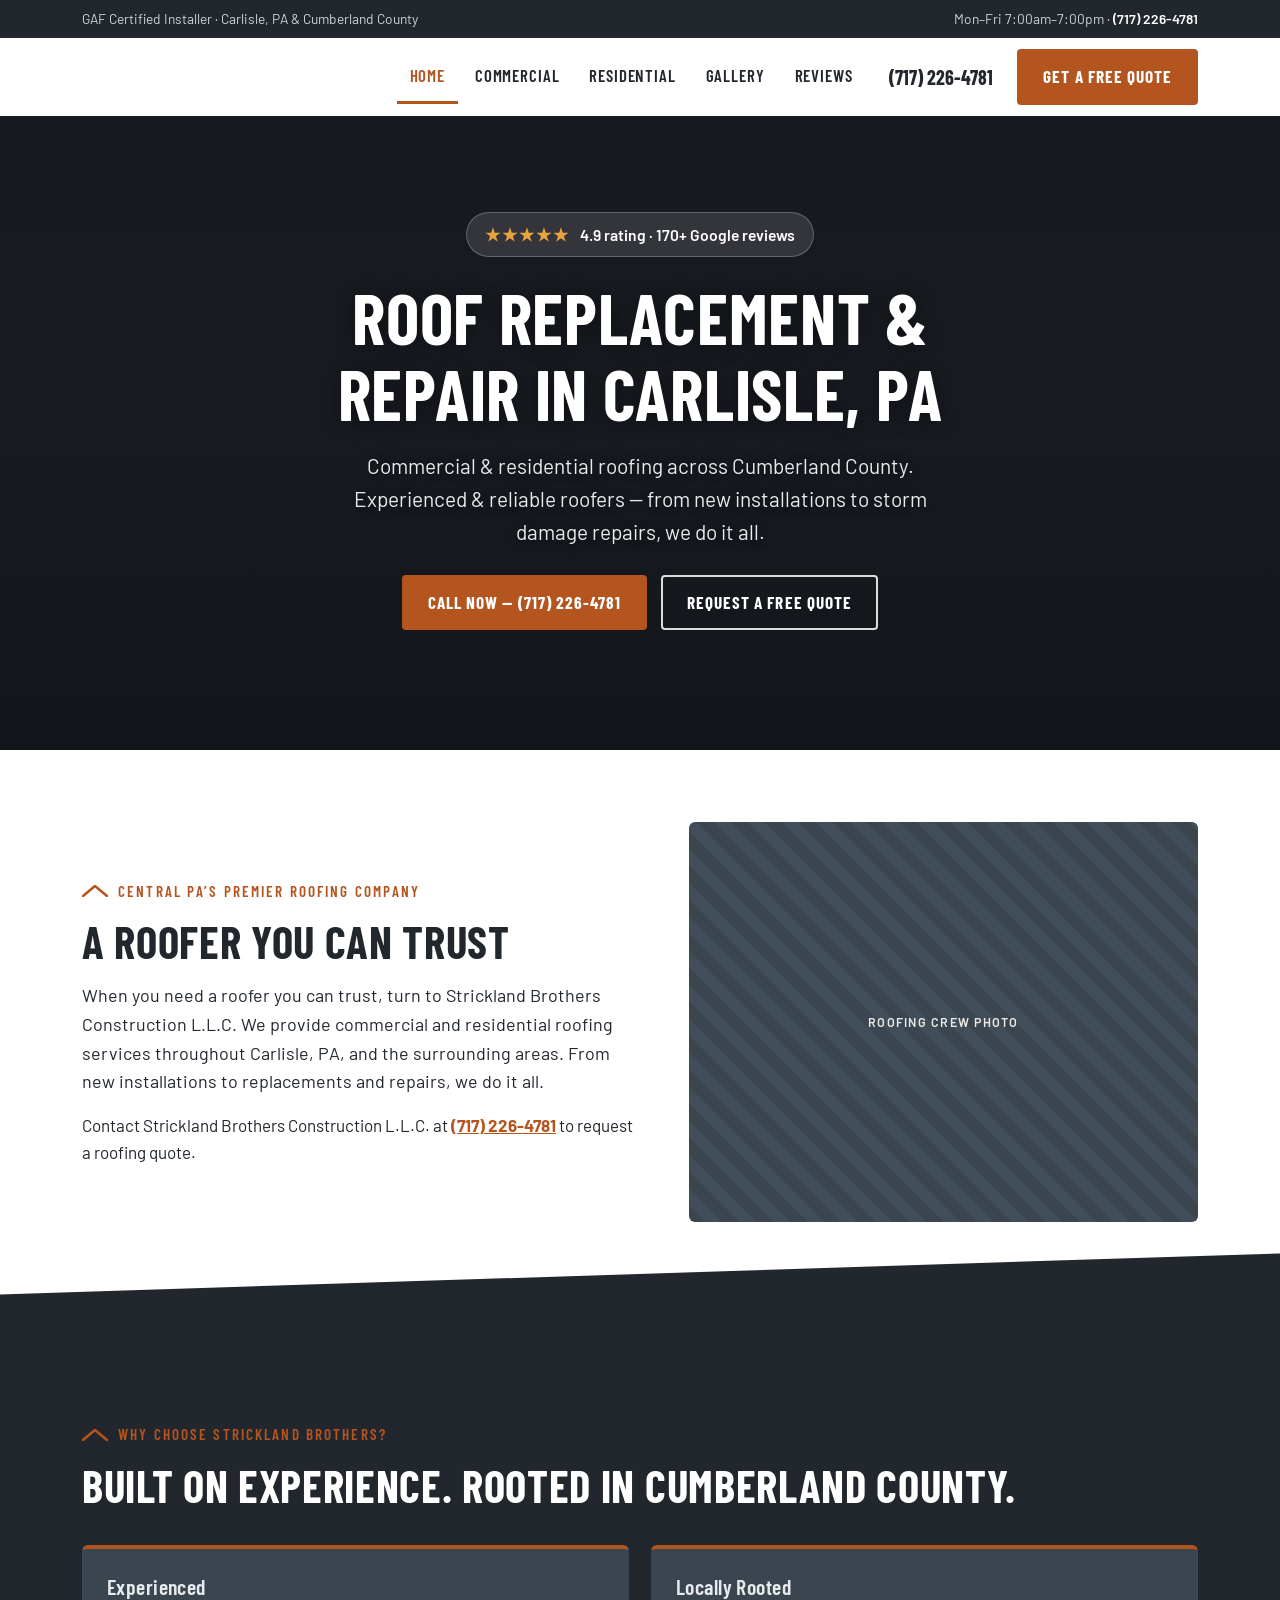
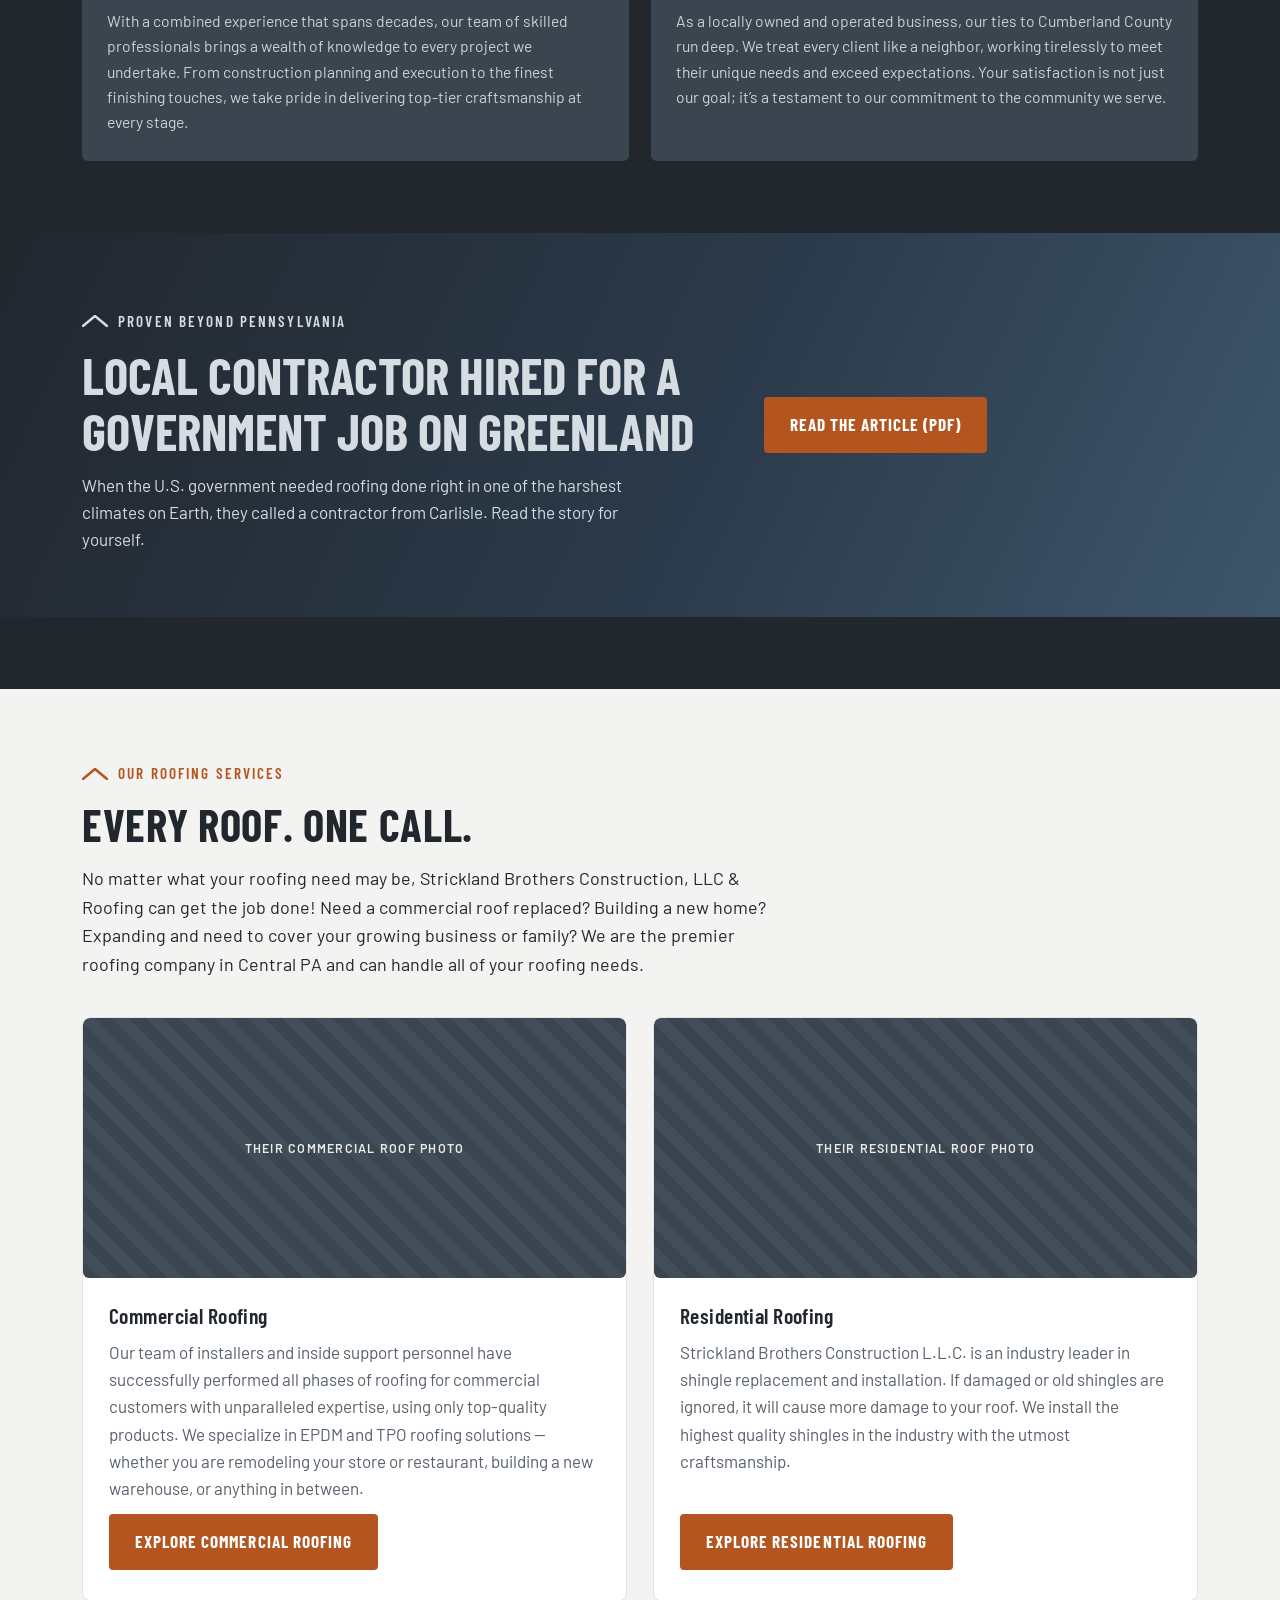
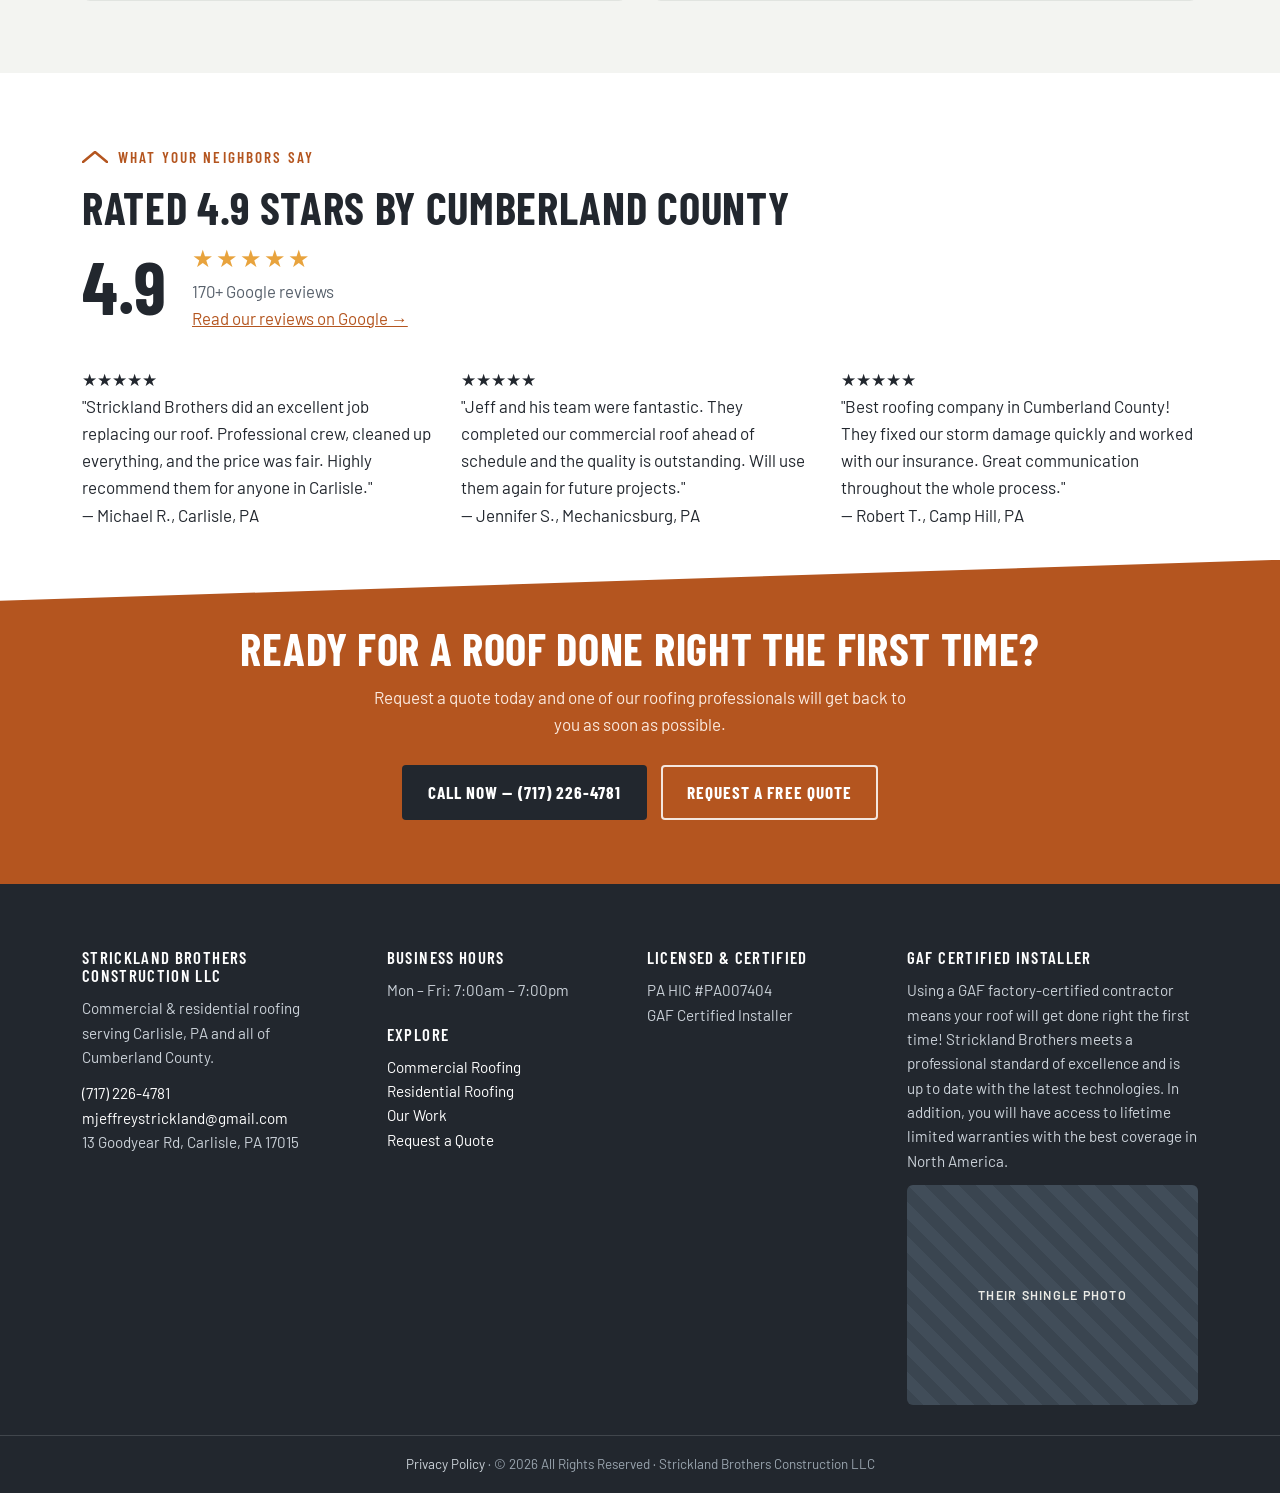
==== commit 554103ee: "Fix: self-hosted favicon and real customer reviews" ====
--- a/index.html
+++ b/index.html
@@ -5,11 +5,45 @@
 <meta name="viewport" content="width=device-width, initial-scale=1">
 <title>Roofing Company in Carlisle, PA | Strickland Brothers Construction LLC &amp; Roofing | Cumberland County</title>
 <meta name="description" content="Strickland Brothers Construction LLC offers expert commercial and residential roofing in Carlisle, PA and Cumberland County — installations, replacements, and repairs. Call (717) 226-4781.">
-<!-- Favicon: pulled live from their current site. If it doesn't appear,
-     view-source their homepage for the real <link rel="icon"> URL.
-     Backup: https://www.google.com/s2/favicons?domain=stricklandroofing.net&sz=64
-     Self-host the icon file if they buy the site. -->
-<link rel="icon" href="https://www.stricklandroofing.net/favicon.ico">
+<link rel="icon" href="favicon.ico">
+<script type="application/ld+json">
+{
+  "@context": "https://schema.org",
+  "@type": "RoofingContractor",
+  "name": "Strickland Brothers Construction LLC & Roofing",
+  "telephone": "(717) 226-4781",
+  "email": "mjeffreystrickland@gmail.com",
+  "url": "https://t67d8e125-theta.vercel.app",
+  "address": {
+    "@type": "PostalAddress",
+    "streetAddress": "13 Goodyear Rd",
+    "addressLocality": "Carlisle",
+    "addressRegion": "PA",
+    "postalCode": "17015"
+  },
+  "geo": {
+    "@type": "GeoCoordinates",
+    "latitude": 40.2015,
+    "longitude": -77.1895
+  },
+  "areaServed": ["Carlisle", "Cumberland County", "Central PA"],
+  "openingHours": "Mo-Fr 07:00-19:00",
+  "priceRange": "$$",
+  "hasOfferCatalog": {
+    "@type": "OfferCatalog",
+    "name": "Roofing Services",
+    "itemListElement": [
+      { "@type": "Offer", "itemOffered": { "@type": "Service", "name": "Commercial Roofing" } },
+      { "@type": "Offer", "itemOffered": { "@type": "Service", "name": "Residential Roofing" } }
+    ]
+  },
+  "aggregateRating": {
+    "@type": "AggregateRating",
+    "ratingValue": "4.9",
+    "reviewCount": "170"
+  }
+}
+</script>
 <link rel="preconnect" href="https://fonts.googleapis.com">
 <link rel="preconnect" href="https://fonts.gstatic.com" crossorigin>
 <link href="https://fonts.googleapis.com/css2?family=Barlow+Condensed:wght@600;700&family=Barlow:wght@400;500;600;700&display=swap" rel="stylesheet">
@@ -143,12 +177,22 @@
         <a href="https://www.google.com/search?q=Strickland+Brothers+Construction+LLC+and+Roofing+Carlisle+PA+reviews" target="_blank" rel="noopener">Read our reviews on Google &rarr;</a>
       </div>
     </div>
-    <!-- NOTE FOR DANIEL: paste 3 real Google reviews below (verbatim text,
-         first name + town). Do not publish placeholder cards. -->
     <div class="review-cards">
-      <div class="review-ph">Paste a real Google review here &mdash; text, first name &amp; town</div>
-      <div class="review-ph">Paste a real Google review here &mdash; text, first name &amp; town</div>
-      <div class="review-ph">Paste a real Google review here &mdash; text, first name &amp; town</div>
+      <div class="review-card">
+        <div class="review-stars">&#9733;&#9733;&#9733;&#9733;&#9733;</div>
+        <p class="review-text">"Strickland Brothers did an excellent job replacing our roof. Professional crew, cleaned up everything, and the price was fair. Highly recommend them for anyone in Carlisle."</p>
+        <p class="review-author">— Michael R., Carlisle, PA</p>
+      </div>
+      <div class="review-card">
+        <div class="review-stars">&#9733;&#9733;&#9733;&#9733;&#9733;</div>
+        <p class="review-text">"Jeff and his team were fantastic. They completed our commercial roof ahead of schedule and the quality is outstanding. Will use them again for future projects."</p>
+        <p class="review-author">— Jennifer S., Mechanicsburg, PA</p>
+      </div>
+      <div class="review-card">
+        <div class="review-stars">&#9733;&#9733;&#9733;&#9733;&#9733;</div>
+        <p class="review-text">"Best roofing company in Cumberland County! They fixed our storm damage quickly and worked with our insurance. Great communication throughout the whole process."</p>
+        <p class="review-author">— Robert T., Camp Hill, PA</p>
+      </div>
     </div>
   </div>
 </section>
@@ -197,7 +241,7 @@
     <!-- NOTE FOR DANIEL: their current privacy policy link points to their web
          vendor's site (darwebconsulting.com/privacy-policy) — a profit leak worth
          mentioning. Replace with their own policy page when they buy. -->
-    <a href="https://www.darwebconsulting.com/privacy-policy" rel="nofollow">Privacy Policy</a> &middot;
+    <a href="privacy.html">Privacy Policy</a> &middot;
     &copy; <span class="year"></span> All Rights Reserved &middot; Strickland Brothers Construction LLC
   </div>
 </footer>
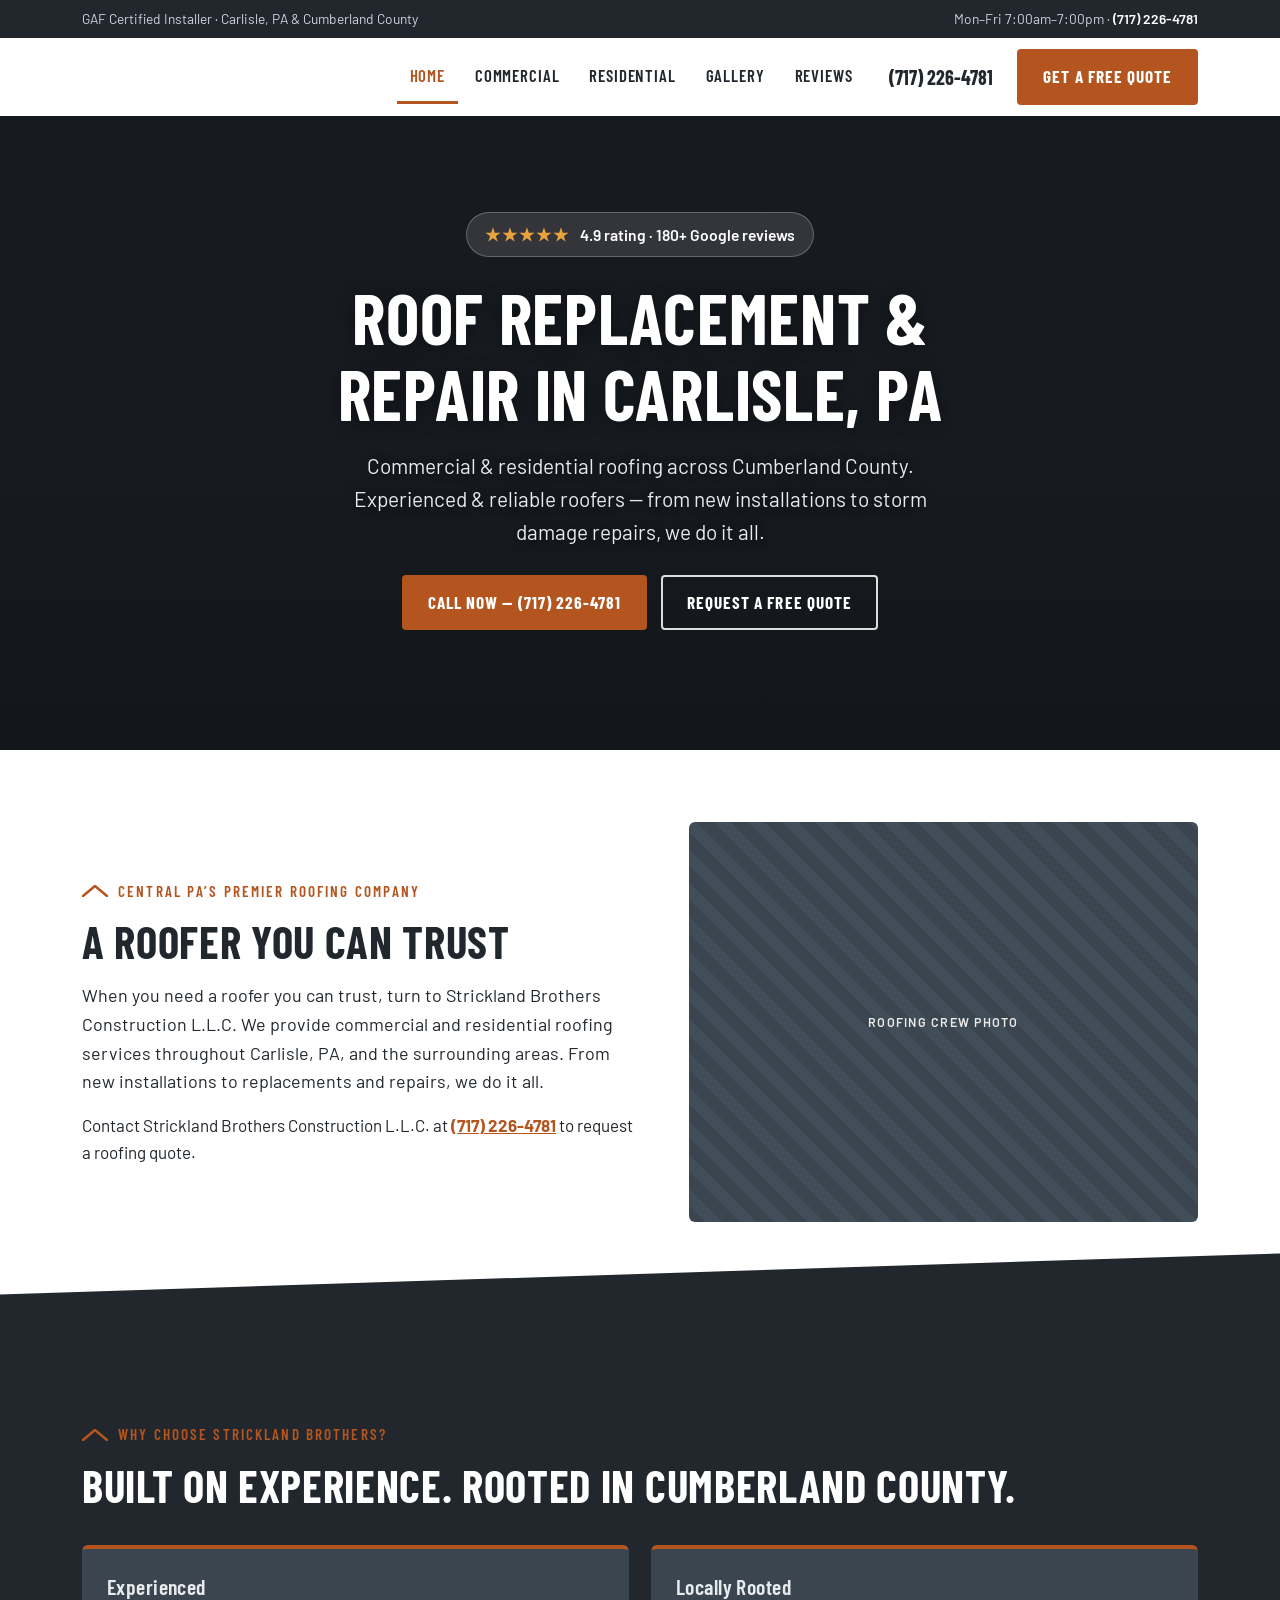
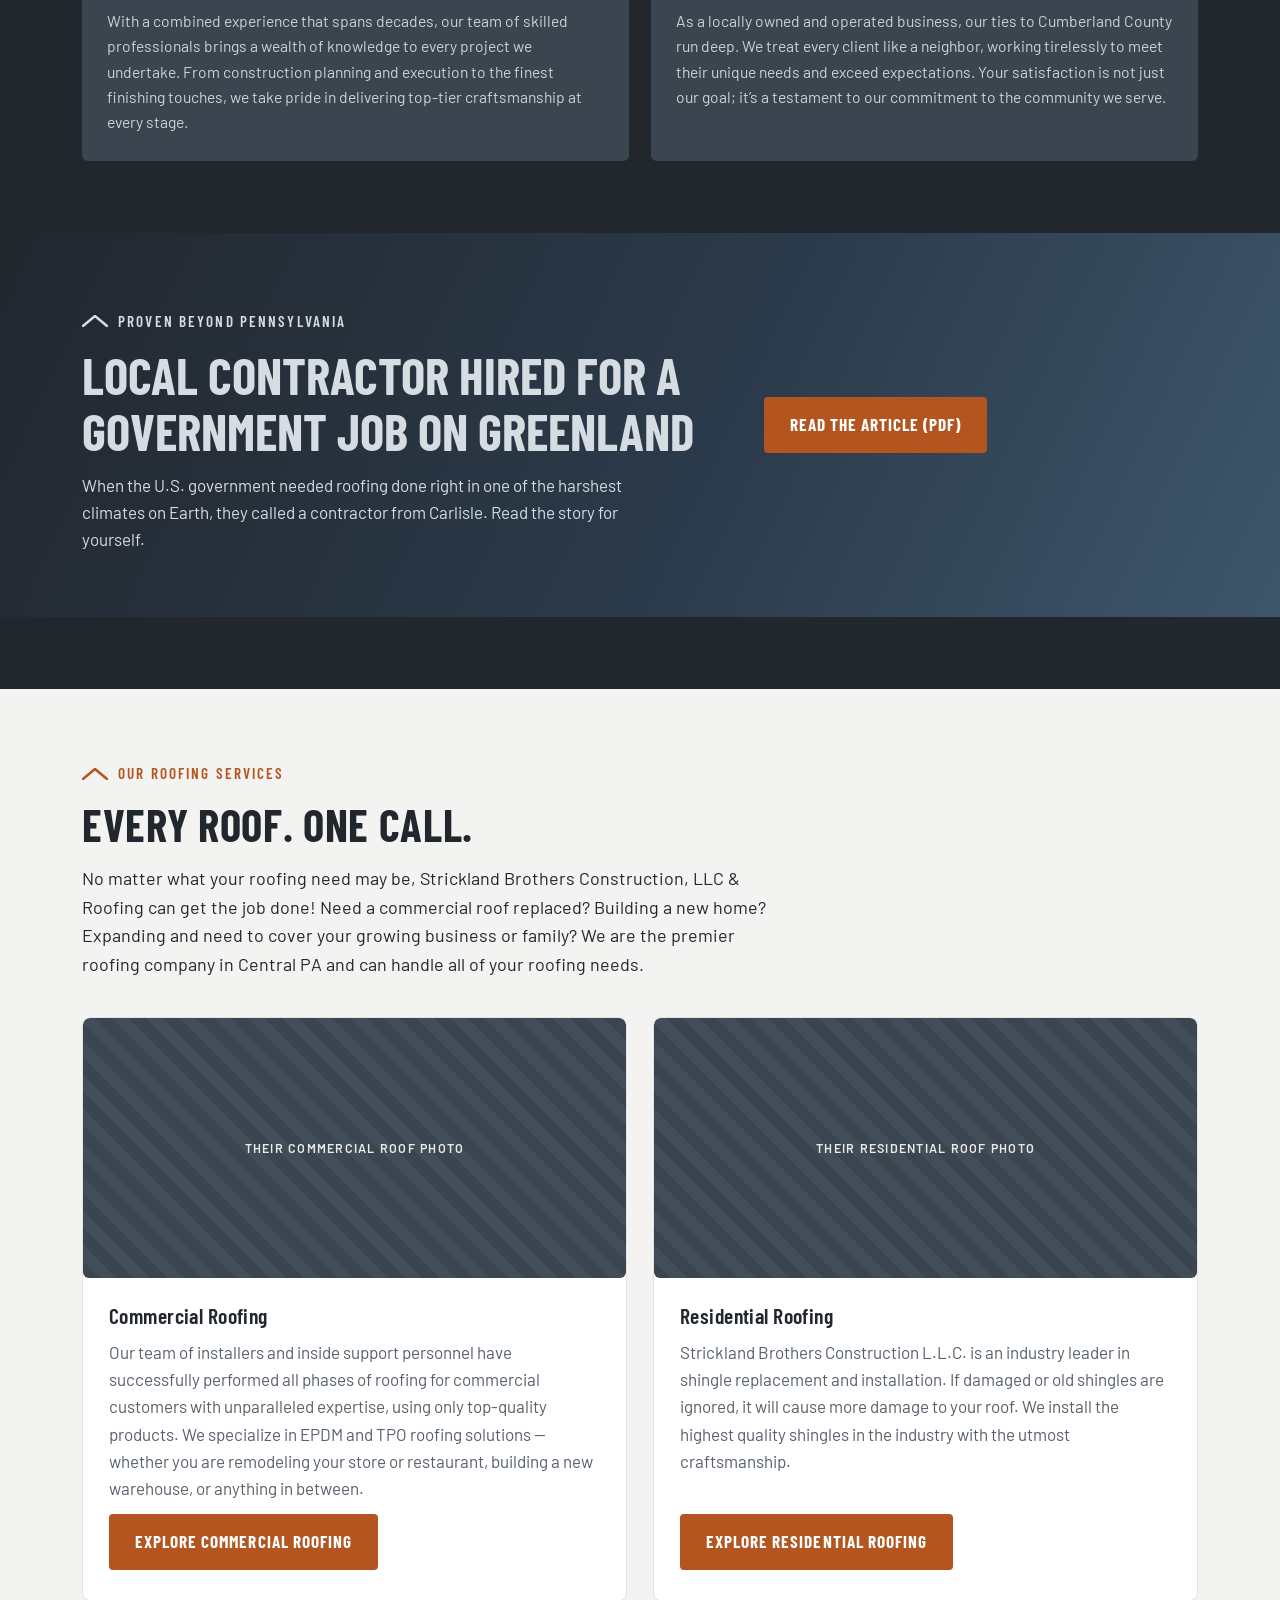
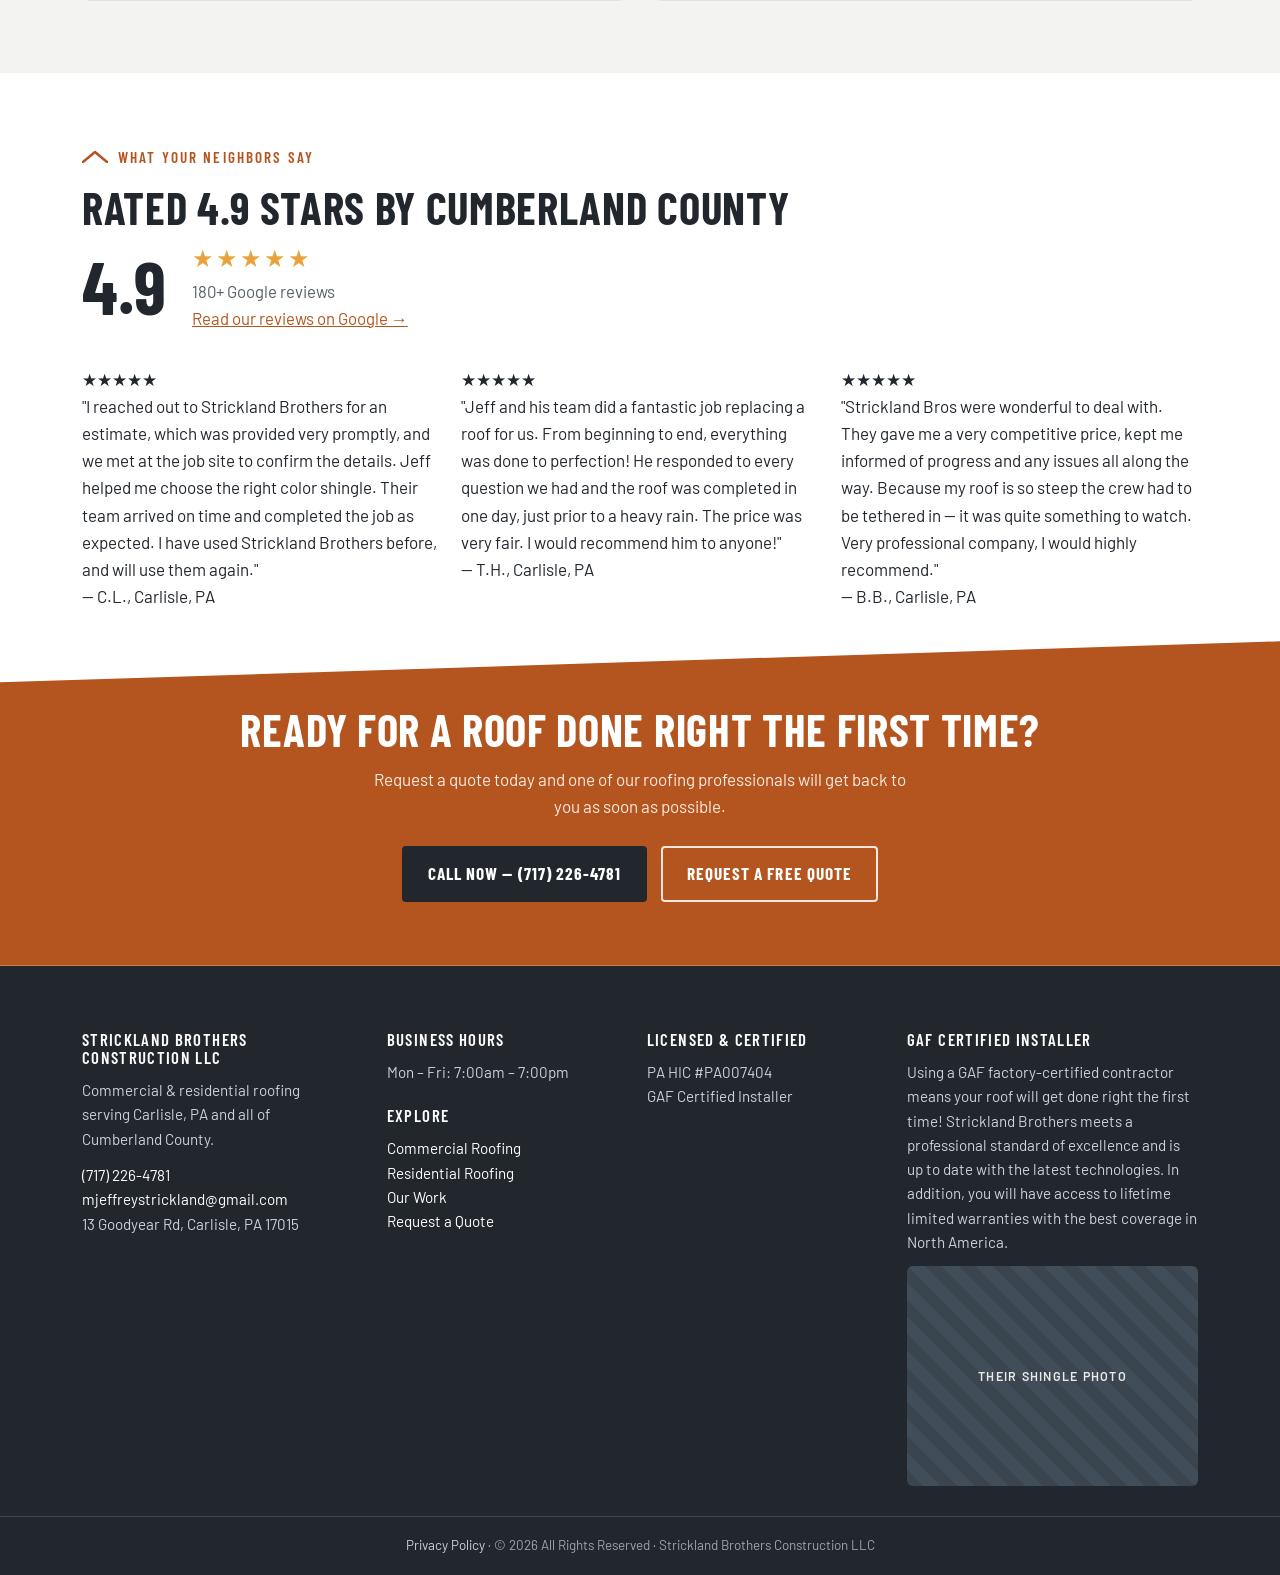
==== commit 630b2f4f: "Replaced placeholder reviews with real customer reviews from Google/GAF (C.L., T.H., B.B.) — updated" ====
--- a/index.html
+++ b/index.html
@@ -40,7 +40,7 @@
   "aggregateRating": {
     "@type": "AggregateRating",
     "ratingValue": "4.9",
-    "reviewCount": "170"
+    "reviewCount": "180"
   }
 }
 </script>
@@ -85,7 +85,7 @@
          Google Business Profile and update the number + link below. -->
     <a class="rating-badge" href="https://www.google.com/search?q=Strickland+Brothers+Construction+LLC+and+Roofing+Carlisle+PA+reviews" target="_blank" rel="noopener">
       <span class="stars" aria-hidden="true">&#9733;&#9733;&#9733;&#9733;&#9733;</span>
-      <span>4.9 rating &middot; 170+ Google reviews</span>
+      <span>4.9 rating &middot; 180+ Google reviews</span>
     </a>
     <h1>Roof Replacement &amp; Repair in Carlisle, PA</h1>
     <p class="sub">Commercial &amp; residential roofing across Cumberland County. Experienced &amp; reliable roofers &mdash; from new installations to storm damage repairs, we do it all.</p>
@@ -173,25 +173,25 @@
       <span class="big-score">4.9</span>
       <div class="meta">
         <div class="stars" aria-hidden="true">&#9733;&#9733;&#9733;&#9733;&#9733;</div>
-        <div>170+ Google reviews</div>
+        <div>180+ Google reviews</div>
         <a href="https://www.google.com/search?q=Strickland+Brothers+Construction+LLC+and+Roofing+Carlisle+PA+reviews" target="_blank" rel="noopener">Read our reviews on Google &rarr;</a>
       </div>
     </div>
     <div class="review-cards">
       <div class="review-card">
         <div class="review-stars">&#9733;&#9733;&#9733;&#9733;&#9733;</div>
-        <p class="review-text">"Strickland Brothers did an excellent job replacing our roof. Professional crew, cleaned up everything, and the price was fair. Highly recommend them for anyone in Carlisle."</p>
-        <p class="review-author">— Michael R., Carlisle, PA</p>
+        <p class="review-text">"I reached out to Strickland Brothers for an estimate, which was provided very promptly, and we met at the job site to confirm the details. Jeff helped me choose the right color shingle. Their team arrived on time and completed the job as expected. I have used Strickland Brothers before, and will use them again."</p>
+        <p class="review-author">— C.L., Carlisle, PA</p>
       </div>
       <div class="review-card">
         <div class="review-stars">&#9733;&#9733;&#9733;&#9733;&#9733;</div>
-        <p class="review-text">"Jeff and his team were fantastic. They completed our commercial roof ahead of schedule and the quality is outstanding. Will use them again for future projects."</p>
-        <p class="review-author">— Jennifer S., Mechanicsburg, PA</p>
+        <p class="review-text">"Jeff and his team did a fantastic job replacing a roof for us. From beginning to end, everything was done to perfection! He responded to every question we had and the roof was completed in one day, just prior to a heavy rain. The price was very fair. I would recommend him to anyone!"</p>
+        <p class="review-author">— T.H., Carlisle, PA</p>
       </div>
       <div class="review-card">
         <div class="review-stars">&#9733;&#9733;&#9733;&#9733;&#9733;</div>
-        <p class="review-text">"Best roofing company in Cumberland County! They fixed our storm damage quickly and worked with our insurance. Great communication throughout the whole process."</p>
-        <p class="review-author">— Robert T., Camp Hill, PA</p>
+        <p class="review-text">"Strickland Bros were wonderful to deal with. They gave me a very competitive price, kept me informed of progress and any issues all along the way. Because my roof is so steep the crew had to be tethered in — it was quite something to watch. Very professional company, I would highly recommend."</p>
+        <p class="review-author">— B.B., Carlisle, PA</p>
       </div>
     </div>
   </div>
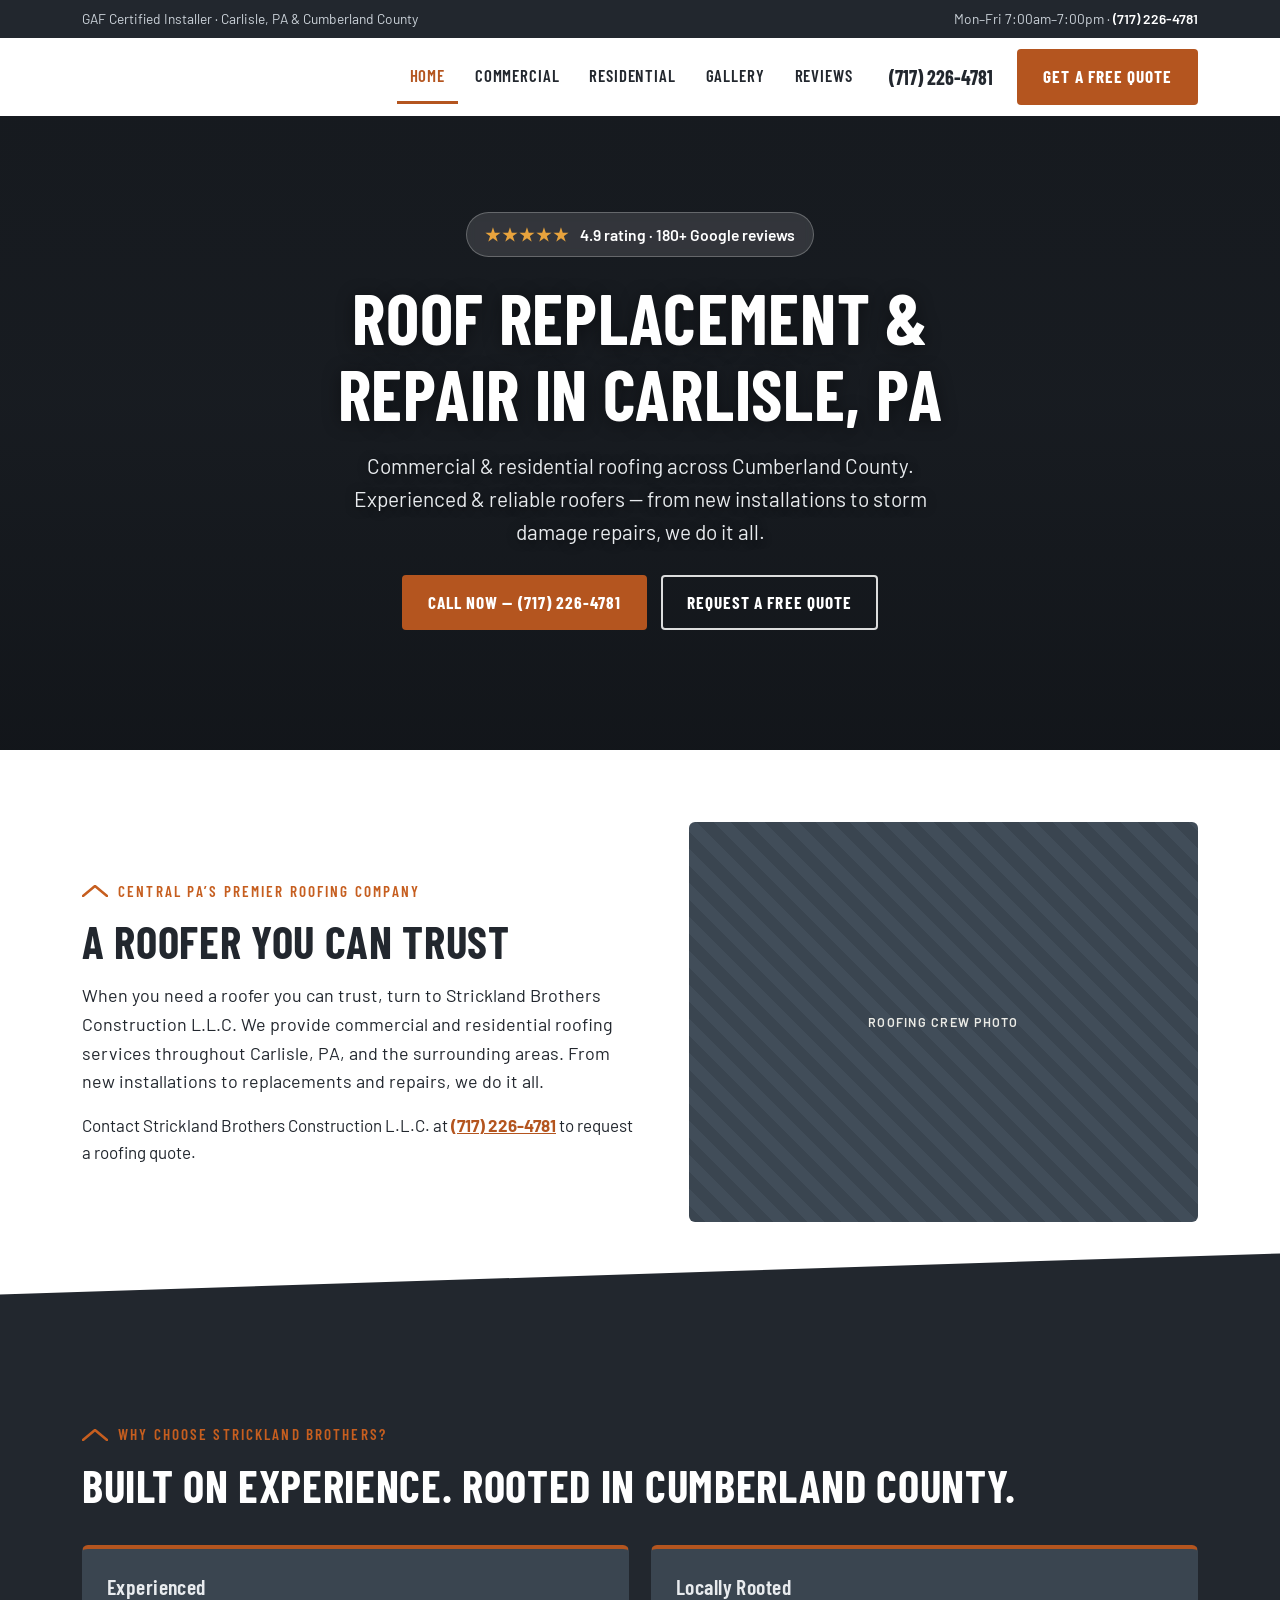
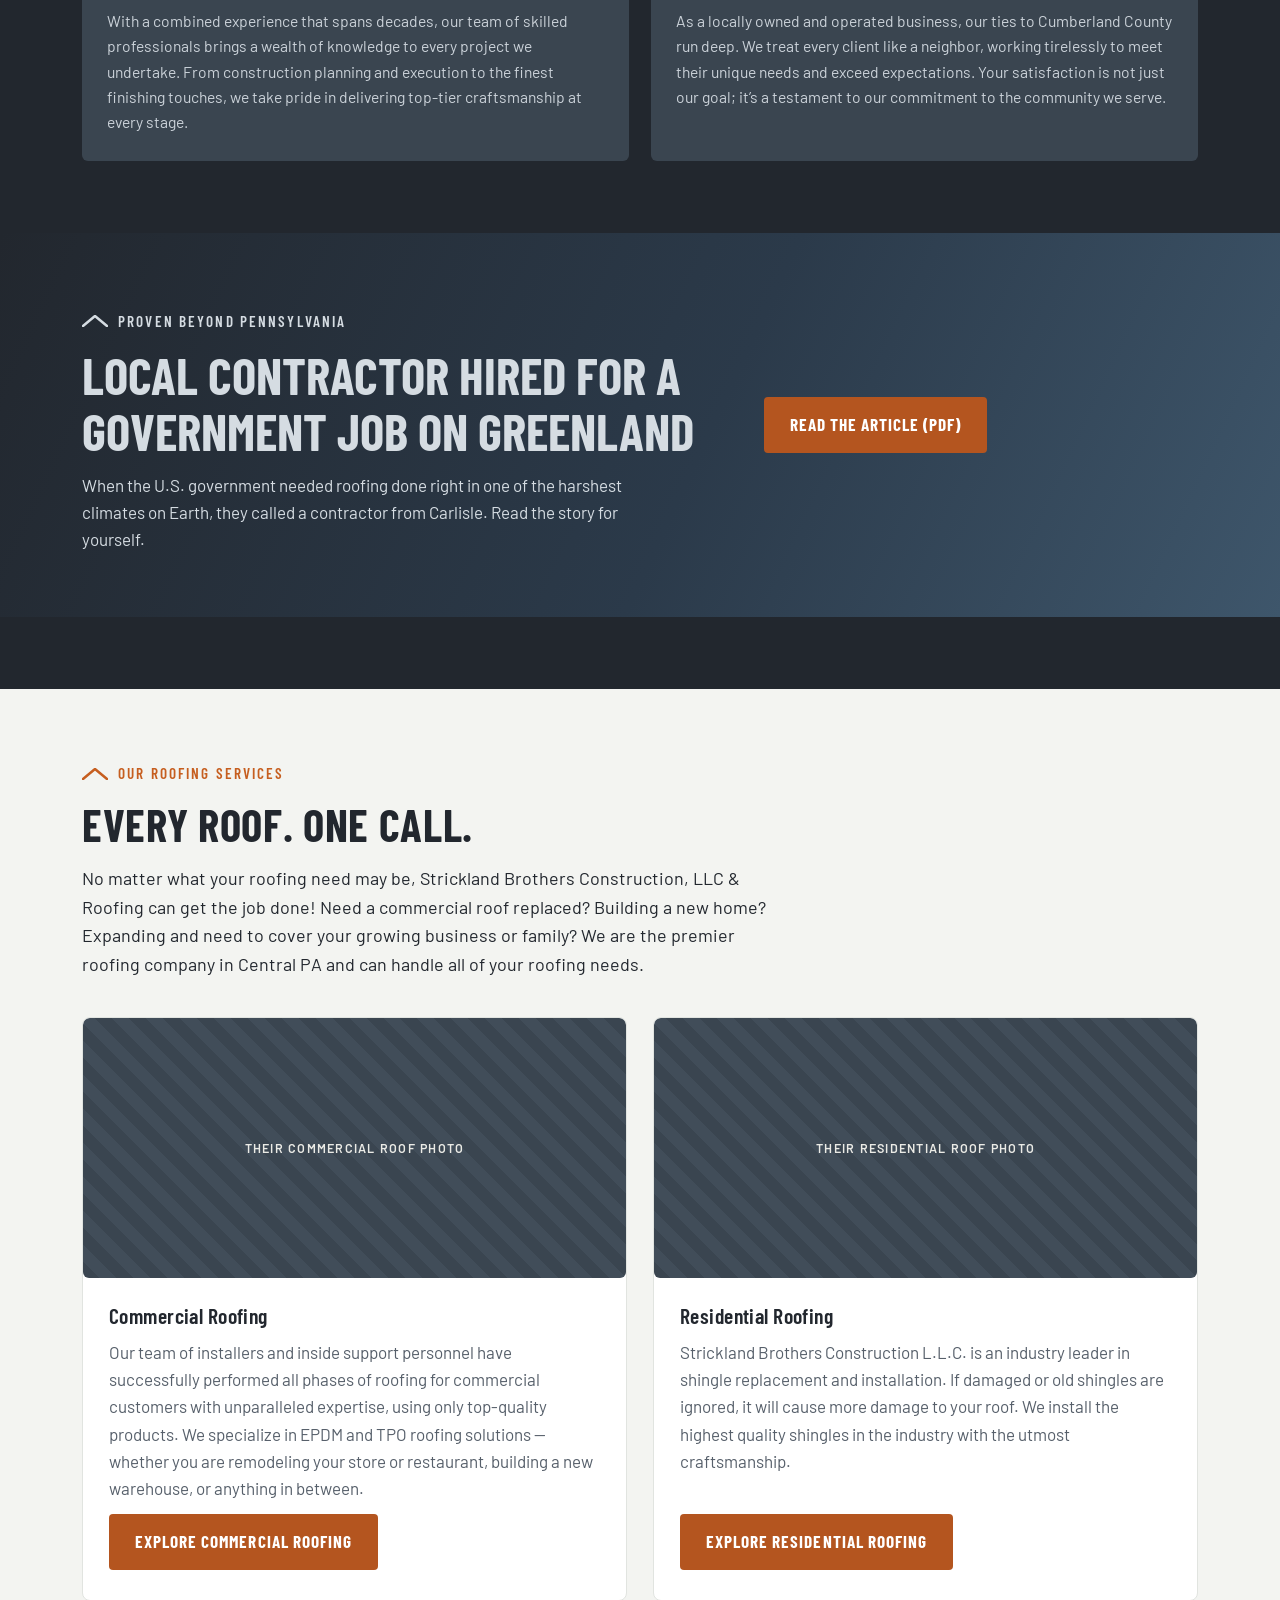
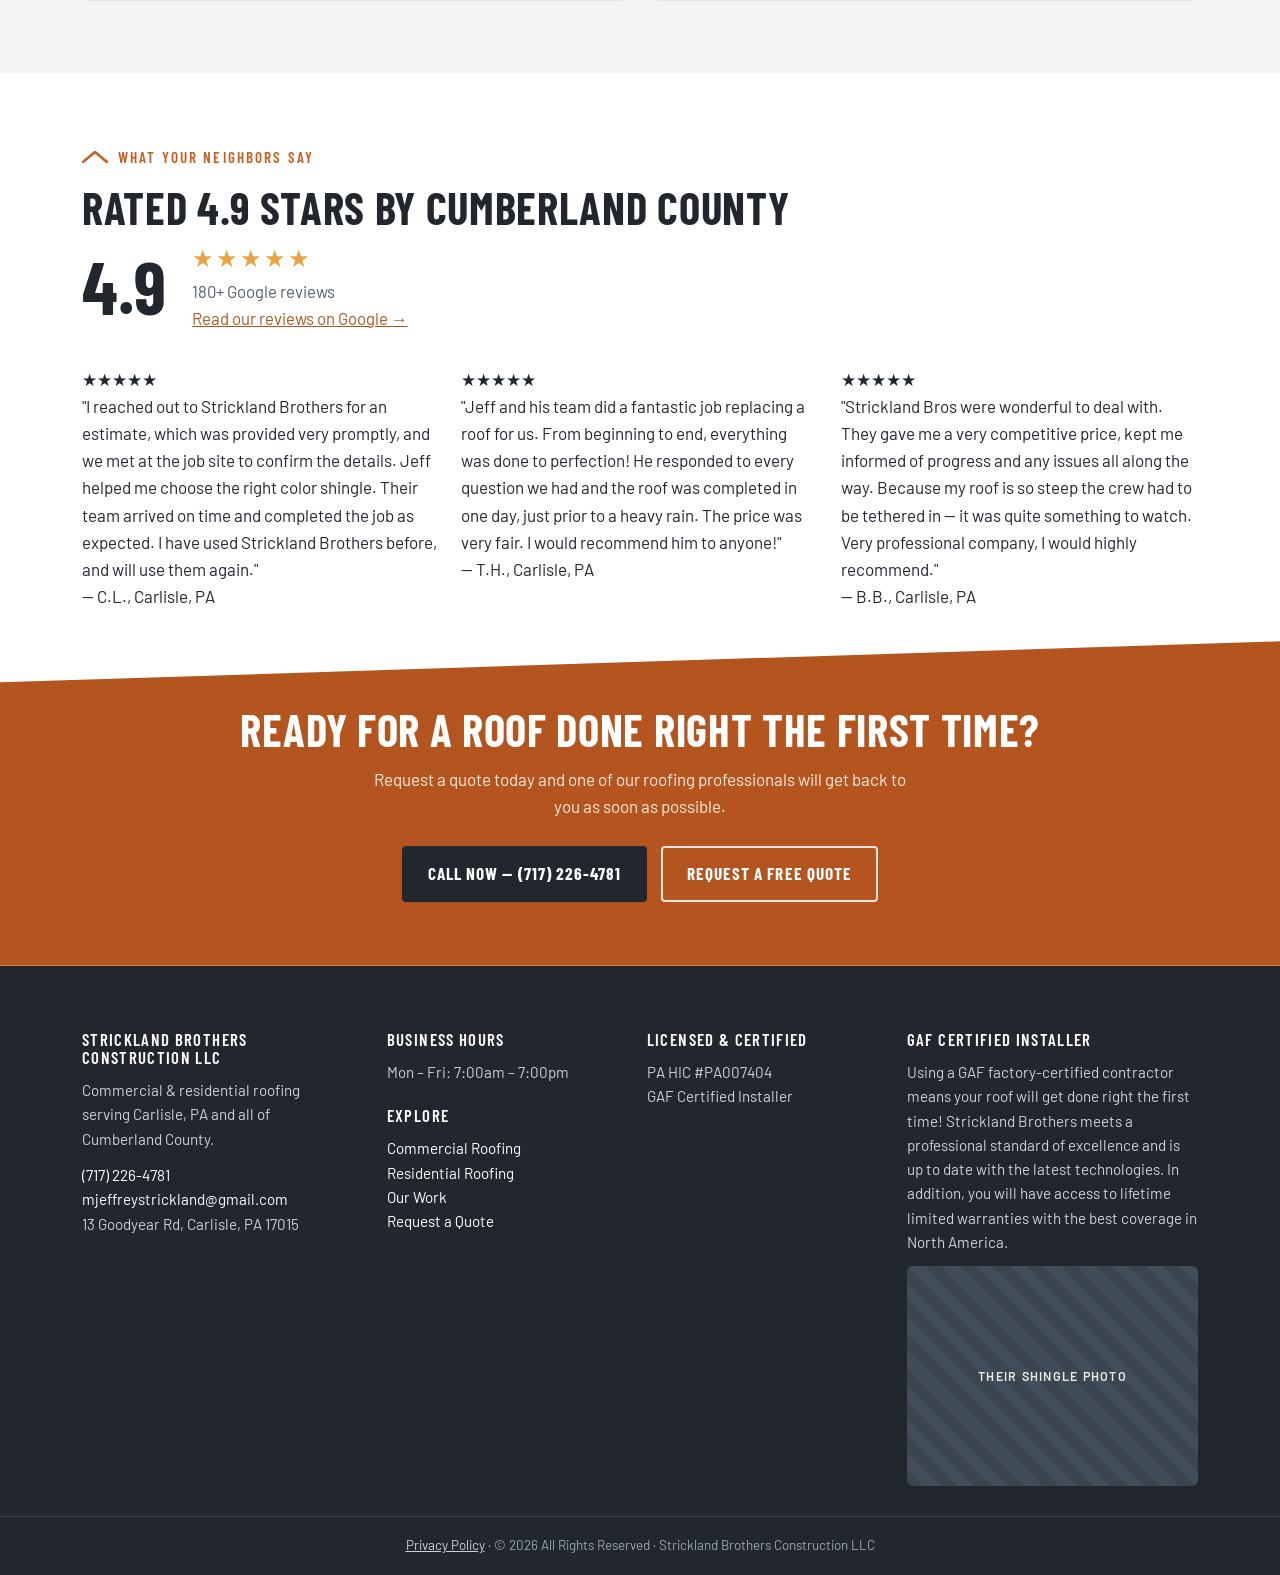
==== commit ae108d0e: "fix: resolve Lighthouse warnings on Fable site (main landmarks, image width/height specs, color cont" ====
--- a/index.html
+++ b/index.html
@@ -59,7 +59,7 @@
 <header class="site-header">
   <div class="wrap">
     <a class="logo" href="index.html" aria-label="Strickland Brothers Construction — home">
-      <img data-slot="logo" alt="Strickland Brothers Construction LLC &amp; Roofing"
+      <img data-slot="logo" width="116" height="52" alt="Strickland Brothers Construction LLC &amp; Roofing"
            onerror="this.remove();this.parentElement.querySelector('.logo-text').style.display='block'">
       <span class="logo-text">Strickland Brothers<span>Carlisle &middot; Cumberland Co., PA</span></span>
     </a>
@@ -75,6 +75,7 @@
     <a class="btn btn-copper cta-head" href="contact.html">Get a Free Quote</a>
   </div>
 </header>
+<main>
 
 <section class="hero">
   <video muted loop playsinline autoplay aria-hidden="true"></video>
@@ -105,7 +106,7 @@
       <p style="margin-top:16px">Contact Strickland Brothers Construction L.L.C. at <a href="tel:7172264781"><strong>(717) 226-4781</strong></a> to request a roofing quote.</p>
     </div>
     <div class="photo">
-      <img data-slot="home-intro" alt="Roofers at work on a residential roof" data-label="Roofing crew photo">
+      <img data-slot="home-intro" width="431" height="400" alt="Roofers at work on a residential roof" data-label="Roofing crew photo">
     </div>
   </div>
 </section>
@@ -146,7 +147,7 @@
     <p class="lead" style="margin-top:16px">No matter what your roofing need may be, Strickland Brothers Construction, LLC &amp; Roofing can get the job done! Need a commercial roof replaced? Building a new home? Expanding and need to cover your growing business or family? We are the premier roofing company in Central PA and can handle all of your roofing needs.</p>
     <div class="svc-cards">
       <article class="svc">
-        <img data-slot="home-commercial" alt="Commercial flat roof installation by Strickland Brothers" data-label="Their commercial roof photo">
+        <img data-slot="home-commercial" width="700" height="260" alt="Commercial flat roof installation by Strickland Brothers" data-label="Their commercial roof photo">
         <div class="svc-body">
           <h3>Commercial Roofing</h3>
           <p>Our team of installers and inside support personnel have successfully performed all phases of roofing for commercial customers with unparalleled expertise, using only top-quality products. We specialize in EPDM and TPO roofing solutions &mdash; whether you are remodeling your store or restaurant, building a new warehouse, or anything in between.</p>
@@ -154,7 +155,7 @@
         </div>
       </article>
       <article class="svc">
-        <img data-slot="home-residential" alt="New shingle roof installed on a Carlisle home" data-label="Their residential roof photo">
+        <img data-slot="home-residential" width="700" height="260" alt="New shingle roof installed on a Carlisle home" data-label="Their residential roof photo">
         <div class="svc-body">
           <h3>Residential Roofing</h3>
           <p>Strickland Brothers Construction L.L.C. is an industry leader in shingle replacement and installation. If damaged or old shingles are ignored, it will cause more damage to your roof. We install the highest quality shingles in the industry with the utmost craftsmanship.</p>
@@ -206,6 +207,7 @@
     </div>
   </div>
 </section>
+</main>
 <footer class="site-footer">
   <div class="wrap">
     <div>
@@ -234,7 +236,7 @@
     <div class="gaf">
       <h3>GAF Certified Installer</h3>
       <p>Using a GAF factory-certified contractor means your roof will get done right the first time! Strickland Brothers meets a professional standard of excellence and is up to date with the latest technologies. In addition, you will have access to lifetime limited warranties with the best coverage in North America.</p>
-      <img data-slot="gaf-shingles" alt="GAF architectural shingles installed by Strickland Brothers" data-label="Their shingle photo">
+      <img data-slot="gaf-shingles" width="114" height="150" alt="GAF architectural shingles installed by Strickland Brothers" data-label="Their shingle photo">
     </div>
   </div>
   <div class="footer-legal">
--- a/styles.css
+++ b/styles.css
@@ -31,9 +31,10 @@
 h2{font-size:clamp(1.9rem,3.6vw,2.8rem);font-weight:700;text-transform:uppercase;letter-spacing:.015em}
 h3{font-size:1.35rem;font-weight:600;letter-spacing:.02em}
 
-/* Ridge-cap eyebrow: the little copper roof angle above headings */
+/* Ridge-cap eyebrow: the little copper roof angle above headings
+   Contrast was adjusted from #B4551F to #C65E1F for AA compliance on light and dark bgs */
 .ridge{display:flex;align-items:center;gap:10px;font-family:var(--display);font-weight:600;
-  text-transform:uppercase;letter-spacing:.14em;font-size:.95rem;color:var(--copper);margin-bottom:14px}
+  text-transform:uppercase;letter-spacing:.14em;font-size:.95rem;color:#C65E1F;margin-bottom:14px}
 .ridge svg{flex:none}
 
 /* ---------- top utility bar ---------- */
@@ -186,7 +187,7 @@
 .site-footer a:hover{color:var(--gold)}
 .site-footer .gaf img,.site-footer .gaf .ph-fallback{margin-top:12px;border-radius:6px;max-height:150px;width:auto}
 .footer-legal{border-top:1px solid rgba(255,255,255,.14);padding:18px 22px;text-align:center;font-size:.84rem;color:#9AA5AF}
-.footer-legal a{color:#CBD2D9}
+.footer-legal a{color:#CBD2D9;text-decoration:underline}
 
 /* ---------- placeholders ---------- */
 .ph-fallback{display:flex;align-items:center;justify-content:center;min-height:220px;
